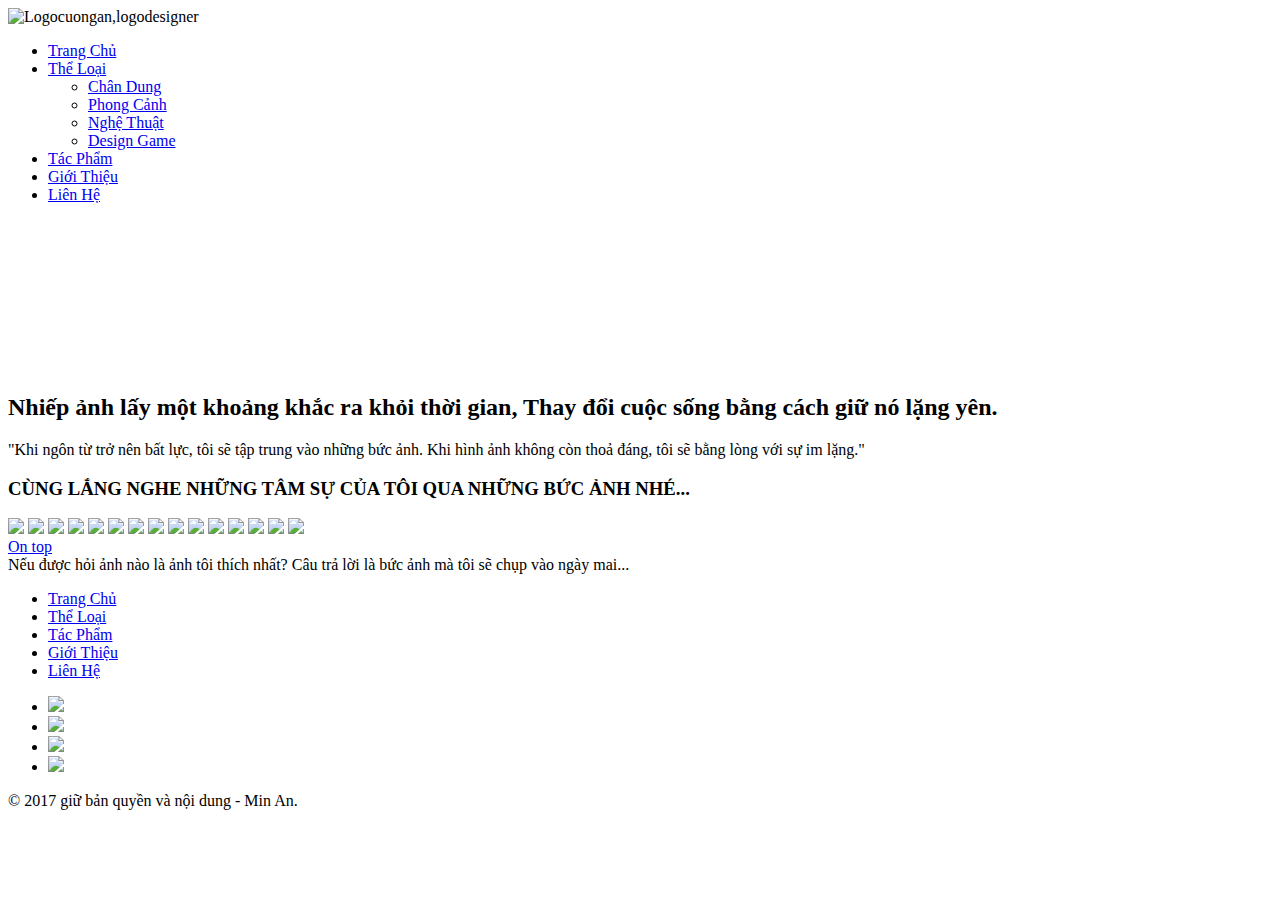
==== index.html @ e40c0449 "Add files via upload" ====
<!DOCTYPE html>
<html lang="en">

<head>
    <meta charset="UTF-8" />
    <title>Trang Chủ - Cường An Designer</title>
    <link rel="stylesheet" href="./css/reset.css">

    <link rel="stylesheet" href="./css/home.css">
    <link rel="stylesheet" href="./css/style.css">
    <link rel="stylesheet" href="./css/index.css">

</head>

<body id="home-page">
    <!-- HEADER -->
    <header>
        <div class="brands">
            <!-- Phần Logo -->
            <img src="./img/cuonganlogo2.svg" width="300" alt="Logocuongan,logodesigner">
            <!-- Phần Menu -->
            <nav>
                <ul>
                    <li><a href="index.html" class="active">Trang Chủ</a></li>
                    <li><a href="theloai.html">Thể Loại</a>
                        <ul>
                            <li><a href="chandung.html">Chân Dung</a></li>
                            <li><a href="phongcanh.html">Phong Cảnh</a></li>
                            <li><a href="nghethuat.html">Nghệ Thuật</a></li>
                            <li><a href="game.html">Design Game</a></li>
                        </ul>
                    </li>
                    <li><a href="tacpham.html">Tác Phẩm</a></li>
                    <li><a href="gioithieu.html">Giới Thiệu</a></li>
                    <li><a href="lienhe.html">Liên Hệ </a></li>
                </ul>
            </nav>
            <!-- Hết Menu -->
        </div>

    </header>
    <!-- END HEADER -->
    <!-- CONTENT -->
    <main>

        <div class="video loop">
            <video autoplay>
                <source src="./video/trailer.mp4" type="video/mp4">
                <source src="./video/trailer,ogg" type="video/ogg">
                
              </video>
        </div>

        <div class="content">
            <h2>Nhiếp ảnh lấy một khoảng khắc ra khỏi thời gian, Thay đổi cuộc sống bằng cách giữ nó lặng yên.</h2>
            <p class="danhngon">"Khi ngôn từ trở nên bất lực, tôi sẽ tập trung vào những bức ảnh. Khi hình ảnh không còn thoả đáng, tôi sẽ bằng lòng với sự im lặng."
            </p>
            <h3> CÙNG LẮNG NGHE NHỮNG TÂM SỰ CỦA TÔI QUA NHỮNG BỨC ẢNH NHÉ...</h3>
        </div>

        <div class="hinhanh">
            <a href="phongcanh.html"> <img src="./img/img1.png" width="600"></a>
            <a href="phongcanh.html"> <img src="./img/img2.jpg" width="600"></a>
            <a href="phongcanh.html"> <img src="./img/img3.jpg" width="600"></a>
            <a href="phongcanh.html"> <img src="./img/img4.jpg" width="600"></a>
            <a href="phongcanh.html"> <img src="./img/img5.jpg" width="600"></a>
            <a href="phongcanh.html"> <img src="./img/img6.jpg" width="600"></a>
            <a href="phongcanh.html"> <img src="./img/img7.jpg" width="600"></a>
            <a href="phongcanh.html"> <img src="./img/img8.jpg" width="600"></a>
            <a href="phongcanh.html"> <img src="./img/img21.jpg" width="600"></a>
            <a href="phongcanh.html"> <img src="./img/img22.jpg" width="600"></a>
            <a href="phongcanh.html"> <img src="./img/img15.jpg" width="600"></a>
            <a href="chandung.html"> <img src="./img/img27.jpg" width="600"></a>
            <a href="chandung.html"> <img src="./img/img14.jpg" width="600"></a>
            <a href="chandung.html"> <img src="./img/img31.png" width="600"></a>
            <a href="phongcanh.html"> <img src="./img/img20.jpg" width="600"></a>
        </div>
        <div class="ontop">
            <a href="./index.html"> On top </a>
        </div>
    </main>
    <!-- END CONTENT -->
    <!-- FOOTER -->
    <footer>
        <div class="clearfix">
            <div class="slogan">Nếu được hỏi ảnh nào là ảnh tôi thích nhất? Câu trả lời là bức ảnh mà tôi sẽ chụp vào ngày mai...</div>

            <div class="rightmenu">
                <nav class="link">
                    <ul>
                        <li><a href="index.html" class="active">Trang Chủ</a></li>
                        <li><a href="theloai.html">Thể Loại</a></li>
                        <li><a href="tacpham.html">Tác Phẩm</a></li>
                        <li><a href="gioithieu.html">Giới Thiệu</a></li>
                        <li><a href="lienhe.html">Liên Hệ</a></li>
                    </ul>
                </nav>
                <nav class="social">
                    <ul>
                        <li>
                            <a href="https://www.facebook.com/Minan1398"><img src="./img/fb.svg" width="50"></a>
                        </li>
                        <li>
                            <a href="https://www.youtube.com/channel/UCJ3JrV2g0ePNI617-6rcT0g?view_as=subscriber"><img src="./img/yt.svg" width="50"></a>
                        </li>
                        <li>
                            <a href="https://www.facebook.com/Minan1398"><img src="./img/ph.svg" width="50"></a>
                        </li>
                        <li>
                            <a href="https://www.instagram.com/minan1398/"><img src="./img/ig.svg" width="50"></a>
                        </li>

                    </ul>
                </nav>
            </div>
        </div>
        <div class="copyright">© 2017 giữ bản quyền và nội dung - Min An.</div>


    </footer>
    <!-- END FOOTER -->
</body>

</html>
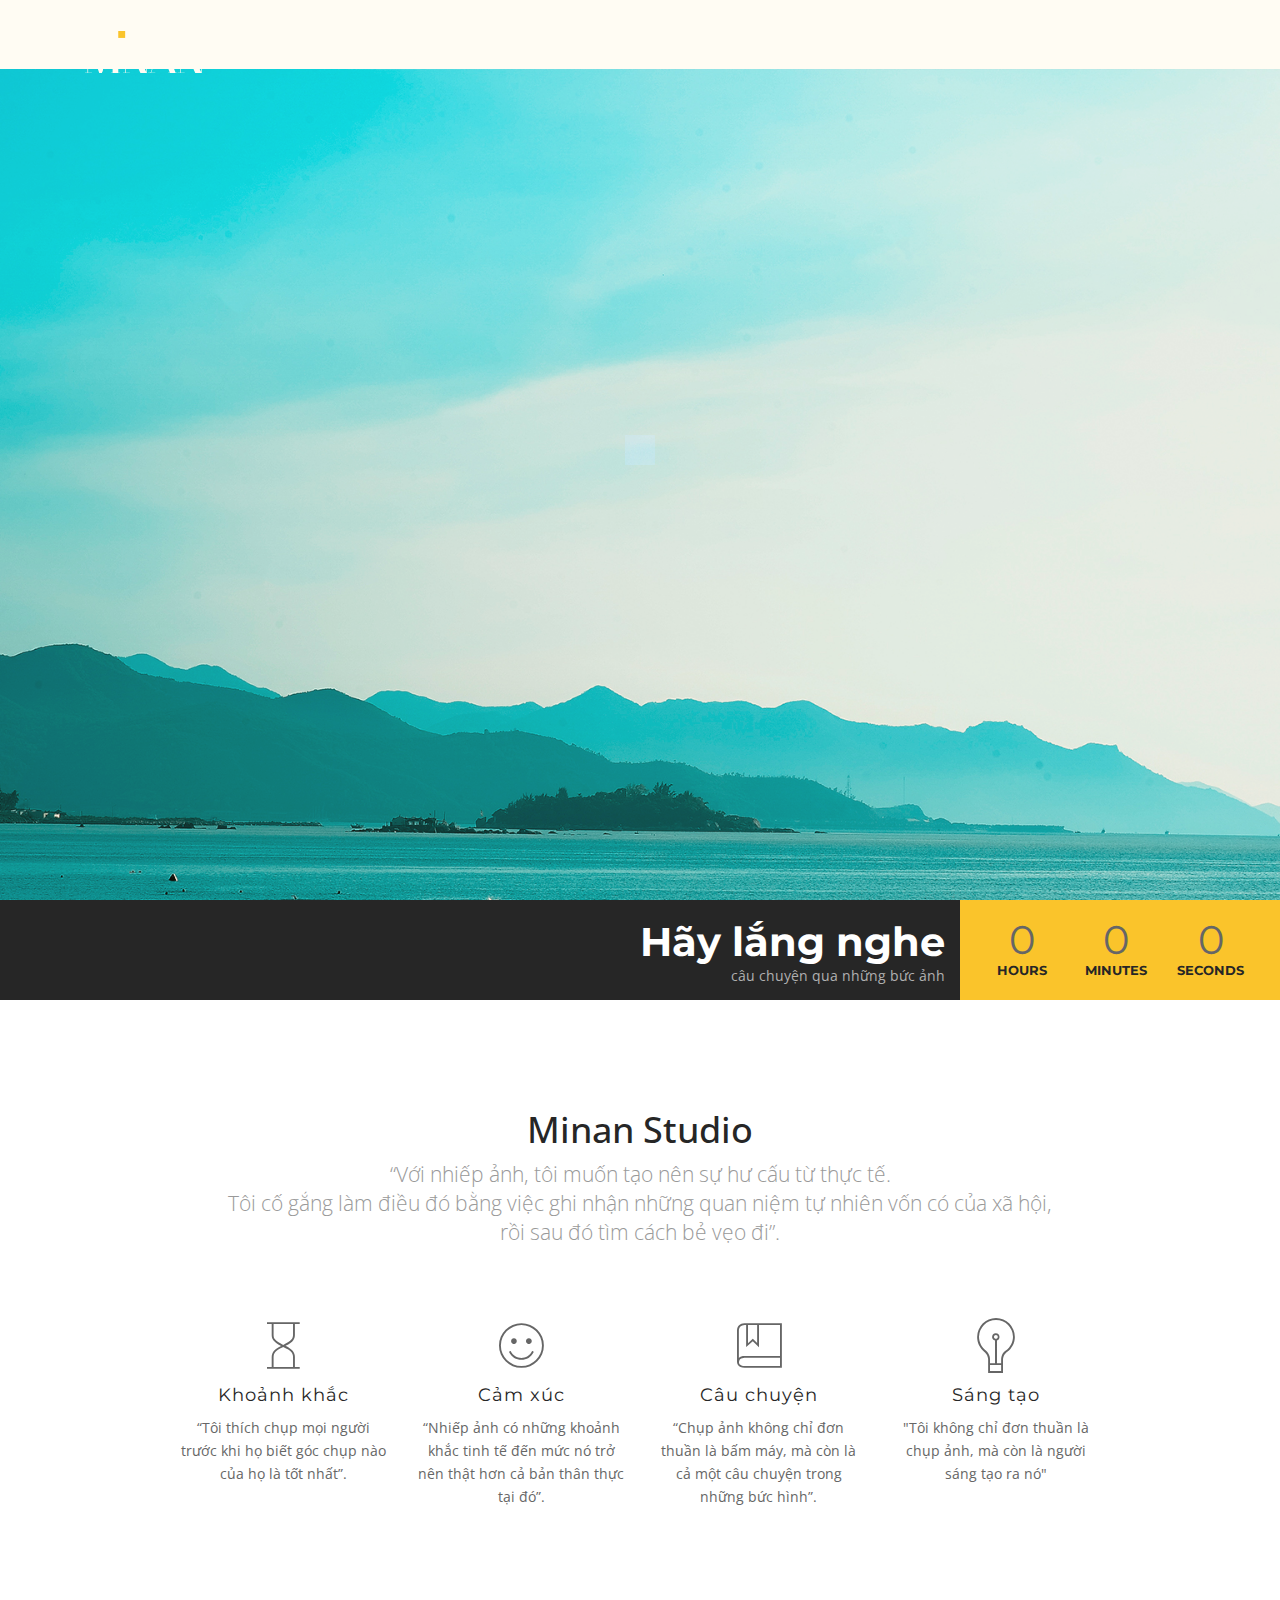
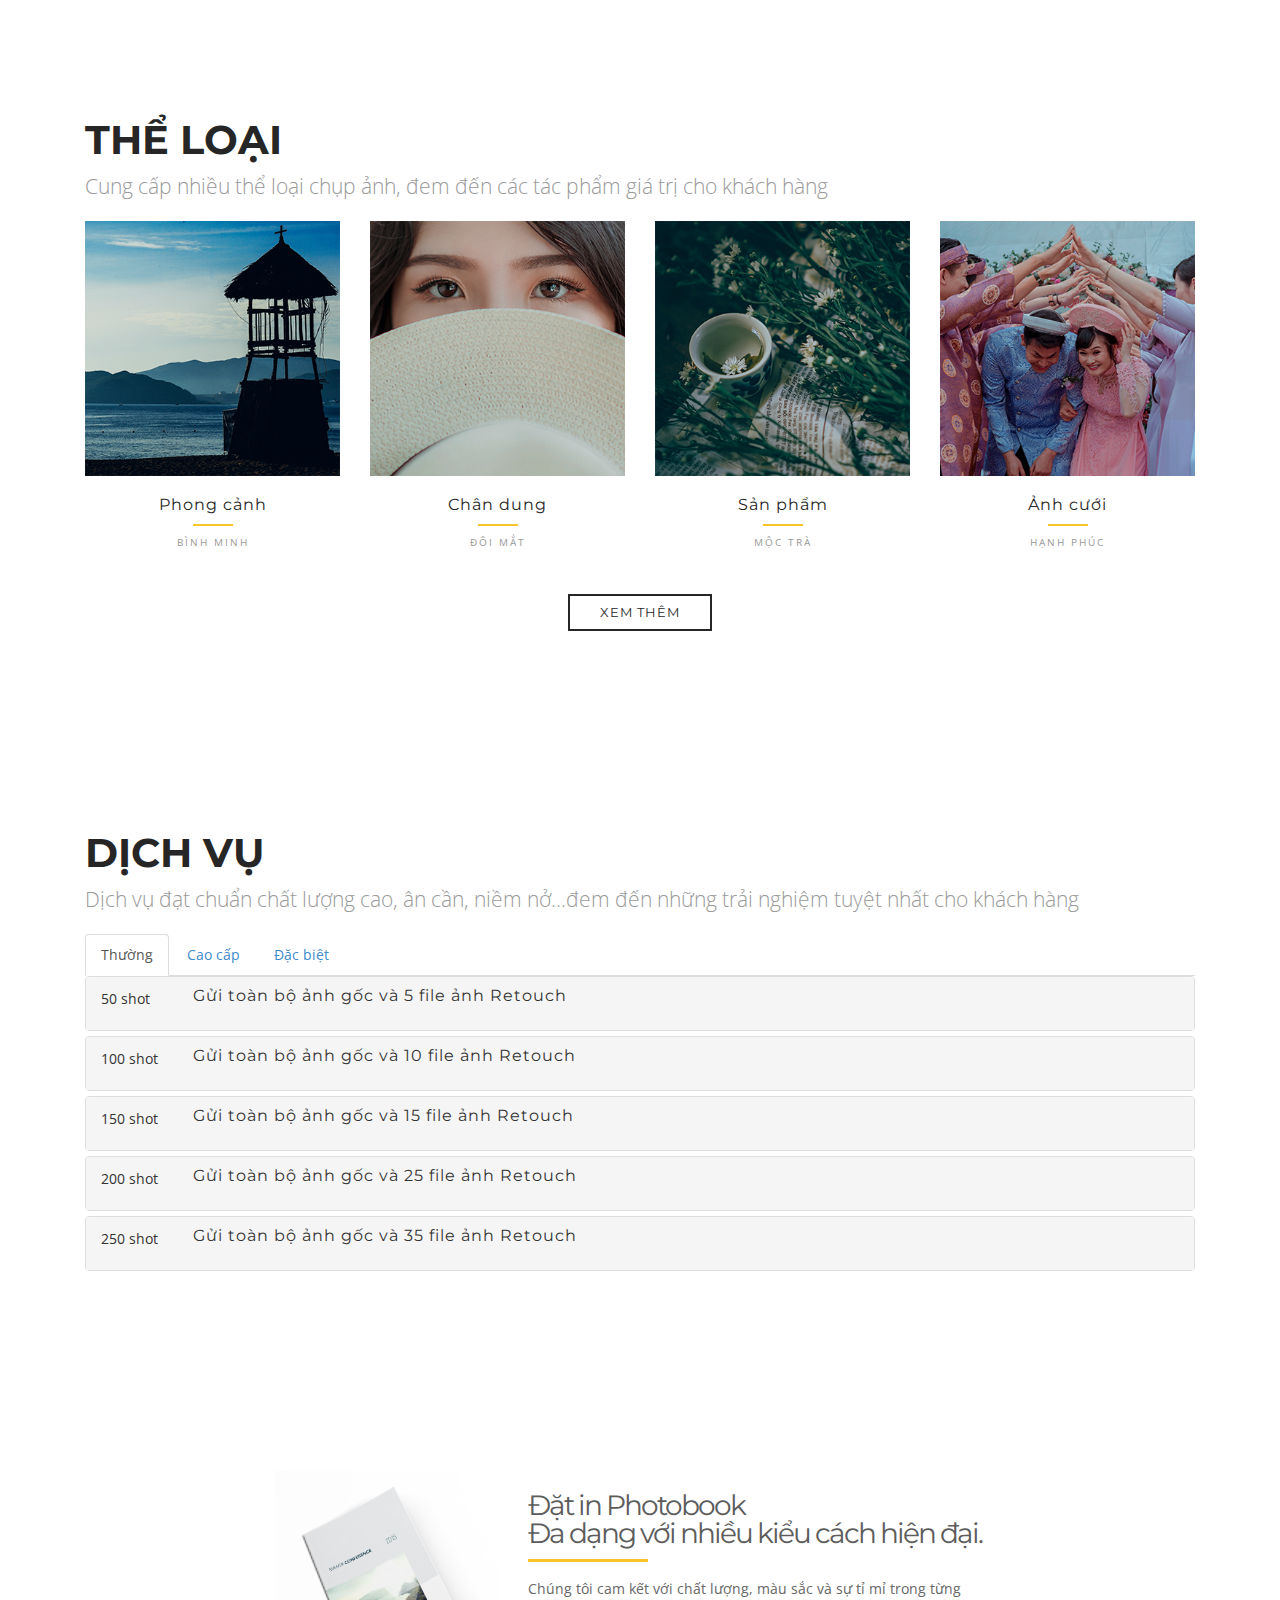
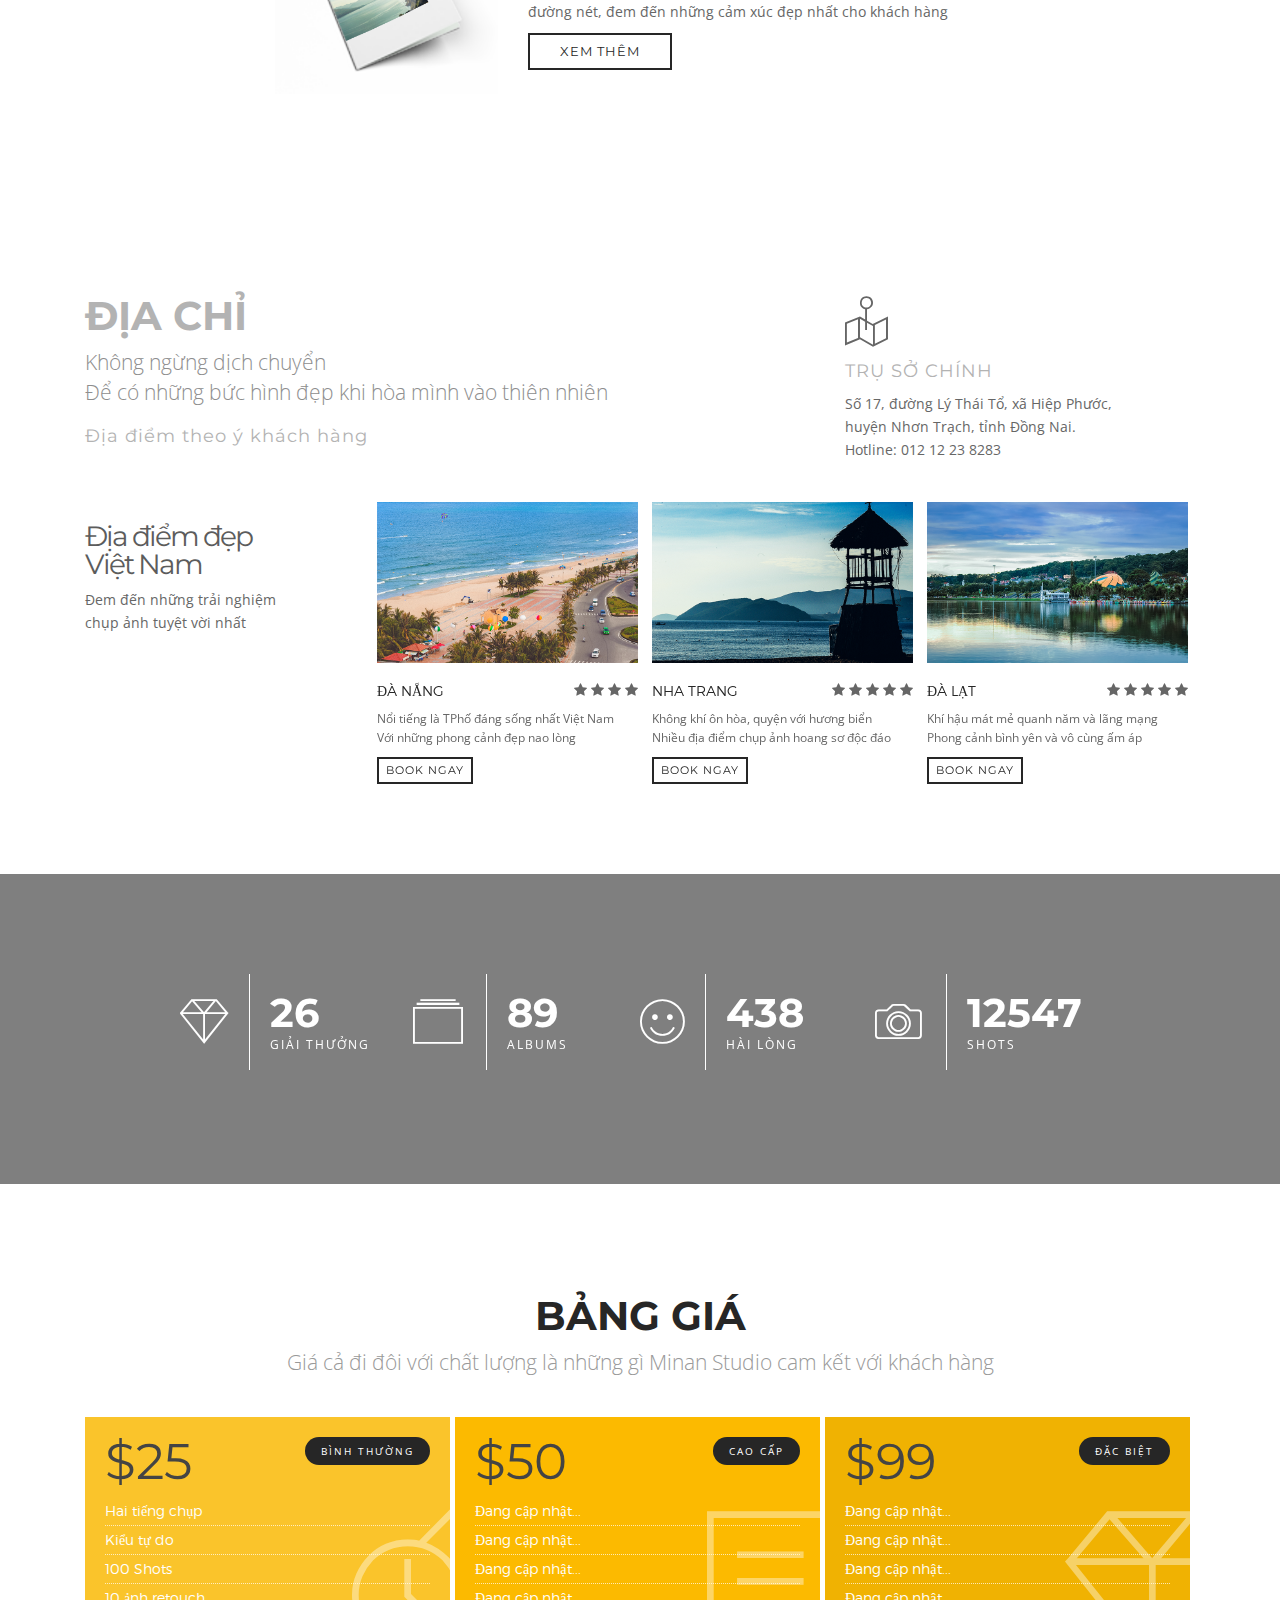
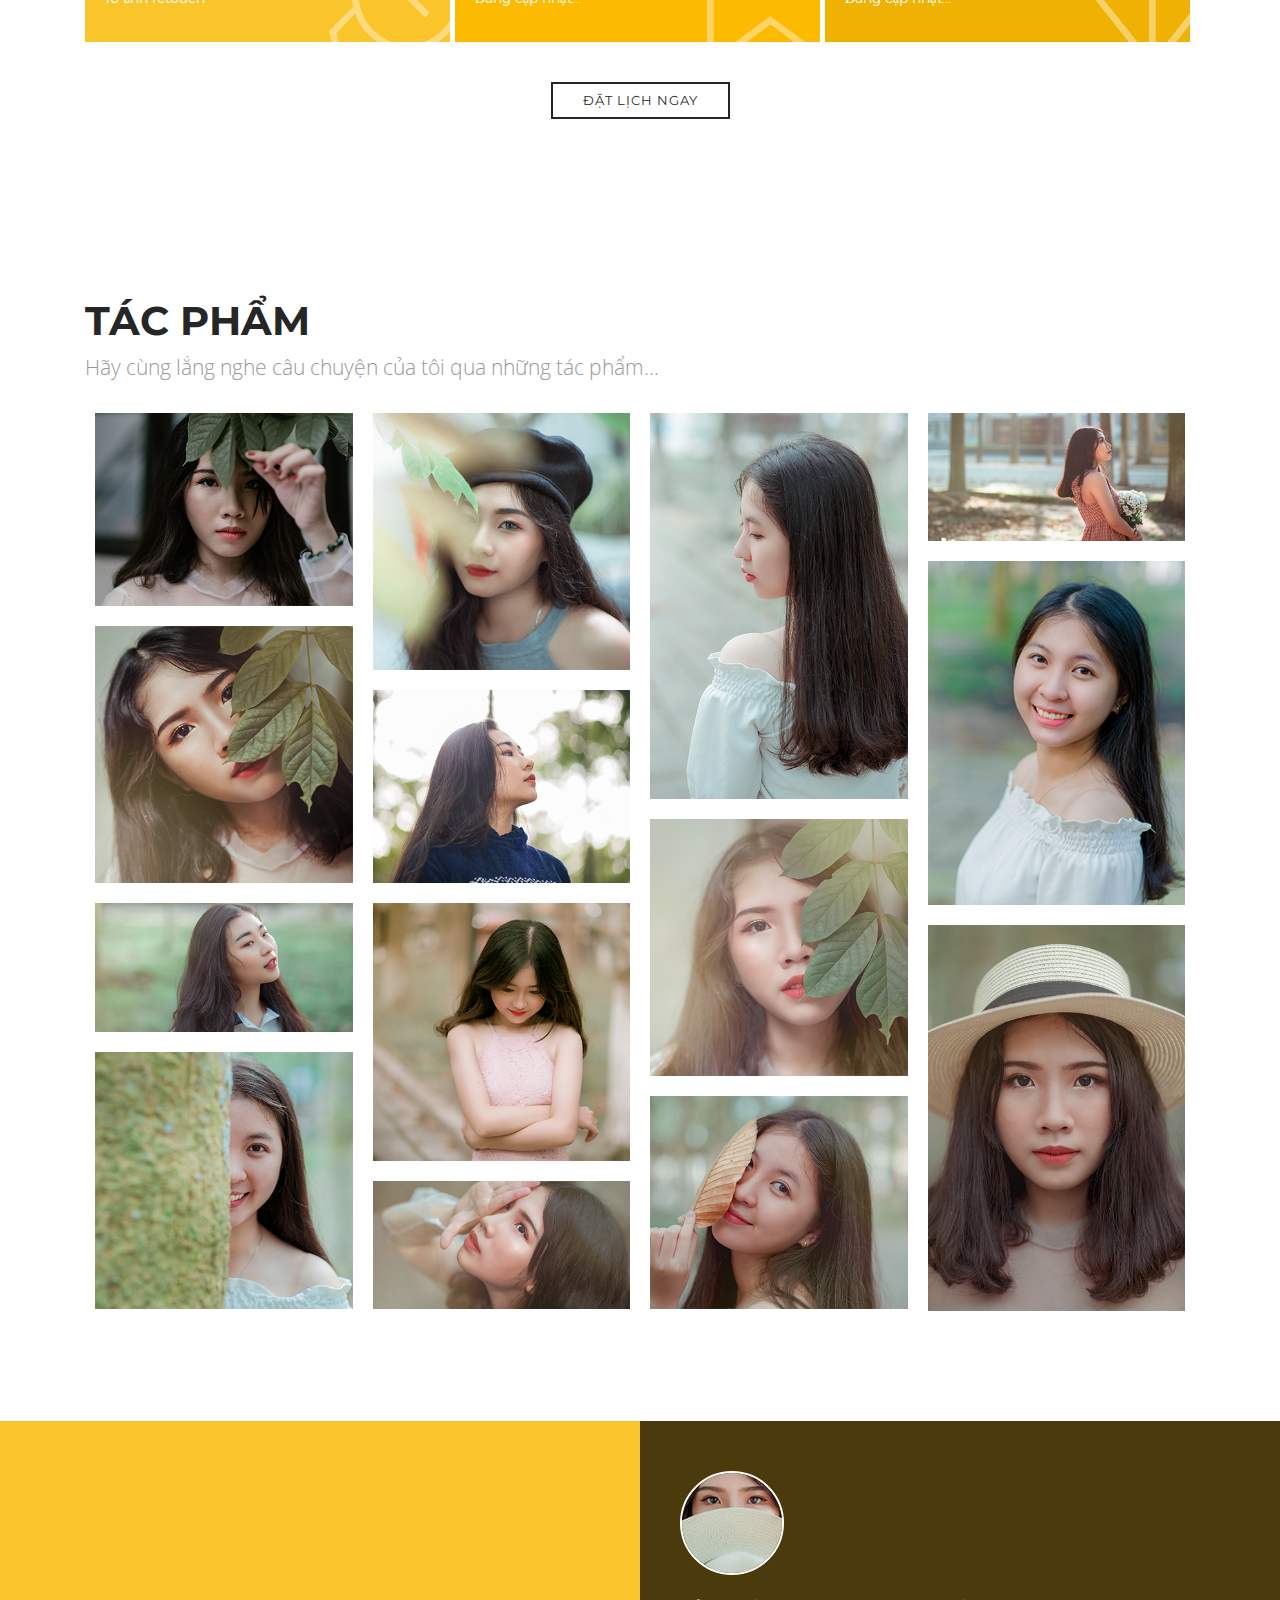
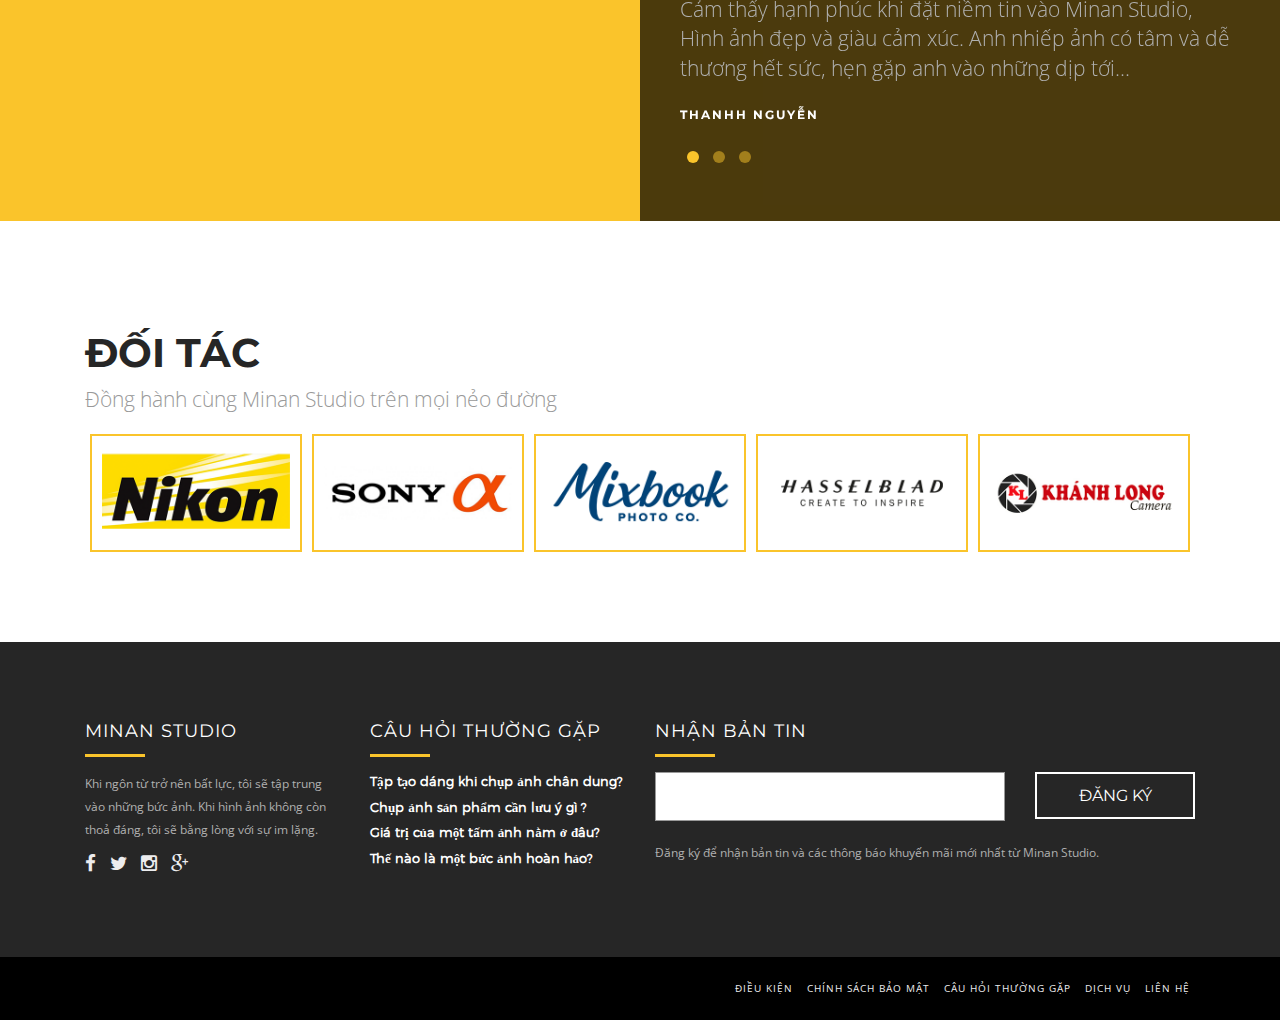
==== commit 74748846: "new_site" ====
--- a/index.html
+++ b/index.html
@@ -1,124 +1,1840 @@
-<!DOCTYPE html>
-<html lang="en">
-
-<head>
-    <meta charset="UTF-8" />
-    <title>Trang Chủ - Cường An Designer</title>
-    <link rel="stylesheet" href="./css/reset.css">
-
-    <link rel="stylesheet" href="./css/home.css">
-    <link rel="stylesheet" href="./css/style.css">
-    <link rel="stylesheet" href="./css/index.css">
-
-</head>
-
-<body id="home-page">
-    <!-- HEADER -->
-    <header>
-        <div class="brands">
-            <!-- Phần Logo -->
-            <img src="./img/cuonganlogo2.svg" width="300" alt="Logocuongan,logodesigner">
-            <!-- Phần Menu -->
-            <nav>
-                <ul>
-                    <li><a href="index.html" class="active">Trang Chủ</a></li>
-                    <li><a href="theloai.html">Thể Loại</a>
-                        <ul>
-                            <li><a href="chandung.html">Chân Dung</a></li>
-                            <li><a href="phongcanh.html">Phong Cảnh</a></li>
-                            <li><a href="nghethuat.html">Nghệ Thuật</a></li>
-                            <li><a href="game.html">Design Game</a></li>
-                        </ul>
-                    </li>
-                    <li><a href="tacpham.html">Tác Phẩm</a></li>
-                    <li><a href="gioithieu.html">Giới Thiệu</a></li>
-                    <li><a href="lienhe.html">Liên Hệ </a></li>
-                </ul>
-            </nav>
-            <!-- Hết Menu -->
-        </div>
-
-    </header>
-    <!-- END HEADER -->
-    <!-- CONTENT -->
-    <main>
-
-        <div class="video loop">
-            <video autoplay>
-                <source src="./video/trailer.mp4" type="video/mp4">
-                <source src="./video/trailer,ogg" type="video/ogg">
-                
-              </video>
-        </div>
-
-        <div class="content">
-            <h2>Nhiếp ảnh lấy một khoảng khắc ra khỏi thời gian, Thay đổi cuộc sống bằng cách giữ nó lặng yên.</h2>
-            <p class="danhngon">"Khi ngôn từ trở nên bất lực, tôi sẽ tập trung vào những bức ảnh. Khi hình ảnh không còn thoả đáng, tôi sẽ bằng lòng với sự im lặng."
-            </p>
-            <h3> CÙNG LẮNG NGHE NHỮNG TÂM SỰ CỦA TÔI QUA NHỮNG BỨC ẢNH NHÉ...</h3>
-        </div>
-
-        <div class="hinhanh">
-            <a href="phongcanh.html"> <img src="./img/img1.png" width="600"></a>
-            <a href="phongcanh.html"> <img src="./img/img2.jpg" width="600"></a>
-            <a href="phongcanh.html"> <img src="./img/img3.jpg" width="600"></a>
-            <a href="phongcanh.html"> <img src="./img/img4.jpg" width="600"></a>
-            <a href="phongcanh.html"> <img src="./img/img5.jpg" width="600"></a>
-            <a href="phongcanh.html"> <img src="./img/img6.jpg" width="600"></a>
-            <a href="phongcanh.html"> <img src="./img/img7.jpg" width="600"></a>
-            <a href="phongcanh.html"> <img src="./img/img8.jpg" width="600"></a>
-            <a href="phongcanh.html"> <img src="./img/img21.jpg" width="600"></a>
-            <a href="phongcanh.html"> <img src="./img/img22.jpg" width="600"></a>
-            <a href="phongcanh.html"> <img src="./img/img15.jpg" width="600"></a>
-            <a href="chandung.html"> <img src="./img/img27.jpg" width="600"></a>
-            <a href="chandung.html"> <img src="./img/img14.jpg" width="600"></a>
-            <a href="chandung.html"> <img src="./img/img31.png" width="600"></a>
-            <a href="phongcanh.html"> <img src="./img/img20.jpg" width="600"></a>
-        </div>
-        <div class="ontop">
-            <a href="./index.html"> On top </a>
-        </div>
-    </main>
-    <!-- END CONTENT -->
-    <!-- FOOTER -->
-    <footer>
-        <div class="clearfix">
-            <div class="slogan">Nếu được hỏi ảnh nào là ảnh tôi thích nhất? Câu trả lời là bức ảnh mà tôi sẽ chụp vào ngày mai...</div>
-
-            <div class="rightmenu">
-                <nav class="link">
-                    <ul>
-                        <li><a href="index.html" class="active">Trang Chủ</a></li>
-                        <li><a href="theloai.html">Thể Loại</a></li>
-                        <li><a href="tacpham.html">Tác Phẩm</a></li>
-                        <li><a href="gioithieu.html">Giới Thiệu</a></li>
-                        <li><a href="lienhe.html">Liên Hệ</a></li>
-                    </ul>
-                </nav>
-                <nav class="social">
-                    <ul>
-                        <li>
-                            <a href="https://www.facebook.com/Minan1398"><img src="./img/fb.svg" width="50"></a>
-                        </li>
-                        <li>
-                            <a href="https://www.youtube.com/channel/UCJ3JrV2g0ePNI617-6rcT0g?view_as=subscriber"><img src="./img/yt.svg" width="50"></a>
-                        </li>
-                        <li>
-                            <a href="https://www.facebook.com/Minan1398"><img src="./img/ph.svg" width="50"></a>
-                        </li>
-                        <li>
-                            <a href="https://www.instagram.com/minan1398/"><img src="./img/ig.svg" width="50"></a>
-                        </li>
-
-                    </ul>
-                </nav>
-            </div>
-        </div>
-        <div class="copyright">© 2017 giữ bản quyền và nội dung - Min An.</div>
-
-
-    </footer>
-    <!-- END FOOTER -->
-</body>
-
+<!DOCTYPE html>
+<!--[if lt IE 7]>      <html class="no-js lt-ie9 lt-ie8 lt-ie7"> <![endif]-->
+<!--[if IE 7]>         <html class="no-js lt-ie9 lt-ie8"> <![endif]-->
+<!--[if IE 8]>         <html class="no-js lt-ie9"> <![endif]-->
+<!--[if gt IE 8]><!-->
+<html class="no-js">
+<!--<![endif]-->
+
+<head>
+
+    <title>Minan Studio</title>
+
+    <meta charset="utf-8">
+    <meta http-equiv="X-UA-Compatible" content="IE=edge">
+    <meta name="description" content="Minan Studio">
+    <meta name="author" content="themecube">
+
+    <!-- viewport settings -->
+    <meta name="viewport" content="width=device-width, initial-scale=1.0, maximum-scale=1.0, user-scalable=no" />
+
+
+    <!-- CSS -->
+    <link rel="stylesheet" href="css/bootstrap.css">
+
+    <link rel="stylesheet" href="css/pe-icon-7-stroke.css">
+    <link rel="stylesheet" href="css/helper.css">
+    <link rel="stylesheet" href="css/animate.min.css">
+    <link rel="stylesheet" href="css/font-awesome.css">
+    <link rel="stylesheet" href="css/font.css">
+    <link rel="stylesheet" href="css/salvattore.css">
+    <link rel="stylesheet" href="css/jquery.countdown.css">
+    <link rel="stylesheet" href="css/magnific-popup.css">
+    <link rel="stylesheet" href="css/jquery.mCustomScrollbar.css">
+    <link rel="stylesheet" href="css/owl.carousel.css">
+    <link rel="stylesheet" href="css/owl.theme.css">
+    <link rel="stylesheet" href="css/owl.transitions.css">
+    <link rel="stylesheet" href="css/revolution.css">
+    <link rel="stylesheet" href="css/revolution-extralayers.css">
+
+    <link rel="stylesheet" href="css/main.css">
+
+
+    <!-- Font -->
+    <link href='http://fonts.googleapis.com/css?family=Open+Sans:400,300' rel='stylesheet' type='text/css'>
+    <link href="https://fonts.googleapis.com/css?family=Montserrat:100,100i,200,200i,300,300i,400,400i,500,500i,600,600i,700,700i,800,800i,900,900i|Pacifico|Playfair+Display:400,400i,700,700i,900,900i|Sacramento&amp;subset=cyrillic,cyrillic-ext,latin-ext,vietnamese"
+        rel="stylesheet">
+    <!-- Favicon -->
+    <link rel="shortcut icon" href="img/favicon.ico">
+
+
+</head>
+
+<body>
+
+    <!-- PRELOADING -->
+    <div id="preload">
+        <div class="preload">
+            <div class="spinner"></div>
+        </div>
+    </div>
+
+    <!-- NAVIGATION -->
+    <nav id="nav-primary" class="navbar navbar-custom" role="navigation">
+        <div class="container">
+
+            <div class="navbar-header">
+                <button type="button" class="navbar-toggle" data-toggle="collapse" data-target="#nav">
+                <span class="sr-only">Toggle navigation</span>
+                <span class="icon-bar"></span>
+                <span class="icon-bar"></span>
+                <span class="icon-bar"></span>
+              </button>
+                <a href="index.html"><img src="./img/logo_minan.svg" width="120px" alt="logo"></a>
+            </div>
+
+            <div class="collapse navbar-collapse" id="nav">
+                <ul class="nav navbar-nav navbar-right uppercase">
+                    <li><a data-toggle="elementscroll" href="#home">Trang chủ</a></li>
+                    <li><a data-toggle="elementscroll" href="#style">Thể loại</a></li>
+                    <li><a data-toggle="elementscroll" href="#service">Dịch vụ</a></li>
+                    <li><a data-toggle="elementscroll" href="#address">Địa chỉ</a></li>
+                    <li><a data-toggle="elementscroll" href="#pricelist">Bảng giá</a></li>
+                    <li><a data-toggle="elementscroll" href="#gallery">Tác phẩm</a></li>
+                    <li><a data-toggle="elementscroll" href="#partner">Đối tác</a></li>
+                    <li><a data-toggle="elementscroll" href="#contact">Liên hệ</a></li>
+                </ul>
+            </div>
+        </div>
+    </nav>
+
+    <!-- FULLSCREEN SLIDER -->
+    <div class="tp-banner-container">
+        <div class="tp-banner">
+            <ul>
+                <!-- SLIDE 1 -->
+                <li data-transition="slidevertical" data-slotamount="1" data-masterspeed="1000" data-thumb="img/slide_thumb_1.jpg" data-saveperformance="off" data-title="Slide">
+                    <!-- MAIN IMAGE -->
+                    <img src="img/slide1.jpg" alt="fullslide1" data-bgposition="center top" data-bgfit="cover" data-bgrepeat="no-repeat">
+                    <!-- LAYERS -->
+
+                    <!-- LAYER NR. 1 -->
+                    <div class="tp-caption light_heavy_70_shadowed lfb ltt tp-resizeme" data-x="center" data-hoffset="250" data-y="center" data-voffset="-70" data-speed="600" data-start="800" data-easing="Power4.easeOut" data-splitin="none" data-splitout="none" data-elementdelay="0.01"
+                        data-endelementdelay="0.1" data-endspeed="500" data-endeasing="Power4.easeIn" style="z-index: 2; max-width: auto; max-height: auto; white-space: nowrap;">NGÀY MAI
+                    </div>
+
+                    <!-- LAYER NR. 2 -->
+                    <div class="tp-caption light_medium_30_shadowed lfb ltt tp-resizeme" data-x="center" data-hoffset="205" data-y="center" data-voffset="-10" data-speed="600" data-start="900" data-easing="Power4.easeOut" data-splitin="none" data-splitout="none" data-elementdelay="0.01"
+                        data-endelementdelay="0.1" data-endspeed="500" data-endeasing="Power4.easeIn" style="z-index: 3; max-width: auto; max-height: auto; white-space: nowrap; margin-bottom: 10px">"Bức ảnh đẹp nhất, sẽ là bức ảnh chụp vào ngày mai"
+                    </div>
+
+
+                </li>
+
+                <!-- SLIDE 2 -->
+                <li data-transition="slidevertical" data-slotamount="1" data-masterspeed="1000" data-thumb="img/slide_thumb_2.jpg" data-saveperformance="off" data-title="Slide">
+                    <!-- MAIN IMAGE -->
+                    <img src="img/slide2.jpg" alt="fullslide2" data-bgposition="center top" data-bgfit="cover" data-bgrepeat="no-repeat">
+                    <!-- LAYERS -->
+
+                    <!-- LAYER NR. 1 -->
+                    <div class="tp-caption light_heavy_70_shadowed lfb ltt tp-resizeme" data-x="center" data-hoffset="270" data-y="center" data-voffset="-70" data-speed="600" data-start="800" data-easing="Power4.easeOut" data-splitin="none" data-splitout="none" data-elementdelay="0.01"
+                        data-endelementdelay="0.1" data-endspeed="500" data-endeasing="Power4.easeIn" style="z-index: 2; max-width: auto; max-height: auto; white-space: nowrap;">NHIẾP ẢNH
+                    </div>
+
+                    <!-- LAYER NR. 2 -->
+                    <div class="tp-caption light_medium_30_shadowed lfb ltt tp-resizeme" data-x="center" data-hoffset="230" data-y="center" data-voffset="0" data-speed="600" data-start="900" data-easing="Power4.easeOut" data-splitin="none" data-splitout="none" data-elementdelay="0.01"
+                        data-endelementdelay="0.1" data-endspeed="500" data-endeasing="Power4.easeIn" style="z-index: 3; max-width: auto; max-height: auto; white-space: nowrap;">"Lấy một khoảnh khắc ra khỏi thời gian, thay <br> đổi cuộc sống bằng cách giữ nó lặng im."
+                    </div>
+
+
+                </li>
+
+                <!-- SLIDE 3 -->
+                <li data-transition="slidevertical" data-slotamount="1" data-masterspeed="1000" data-thumb="img/slide_thumb_3.jpg" data-saveperformance="off" data-title="Slide">
+                    <!-- MAIN IMAGE -->
+                    <img src="img/slide3.jpg" alt="fullslide6" data-bgposition="center top" data-bgfit="cover" data-bgrepeat="no-repeat">
+                    <!-- LAYERS -->
+
+                    <!-- LAYER NR. 1 -->
+                    <div class="tp-caption light_heavy_70_shadowed lfb ltt tp-resizeme" data-x="center" data-hoffset="215" data-y="center" data-voffset="-70" data-speed="600" data-start="800" data-easing="Power4.easeOut" data-splitin="none" data-splitout="none" data-elementdelay="0.01"
+                        data-endelementdelay="0.1" data-endspeed="500" data-endeasing="Power4.easeIn" style="z-index: 2; max-width: auto; max-height: auto; white-space: nowrap;">KHOẢNH KHẮC
+                    </div>
+
+                    <!-- LAYER NR. 2 -->
+                    <div class="tp-caption light_medium_30_shadowed lfb ltt tp-resizeme" data-x="center" data-hoffset="290" data-y="center" data-voffset="40" data-speed="600" data-start="900" data-easing="Power4.easeOut" data-splitin="none" data-splitout="none" data-elementdelay="0.01"
+                        data-endelementdelay="0.1" data-endspeed="500" data-endeasing="Power4.easeIn" style="z-index: 3; max-width: auto; max-height: auto; white-space: nowrap;">"Nhiếp ảnh chỉ có thể tái hiện hiện thực. Nhưng ngay khi<br> được chụp, hiện thực đó sẽ trở thành một phần của quá khứ."
+                    </div>
+
+
+                </li>
+
+                <!-- SLIDE 4 -->
+                <li data-transition="slidevertical" data-slotamount="1" data-masterspeed="1000" data-thumb="img/slide_thumb_4.jpg" data-saveperformance="off" data-title="Slide">
+                    <!-- MAIN IMAGE -->
+                    <img src="img/slide4.jpg" alt="fullslide7" data-bgposition="center top" data-bgfit="cover" data-bgrepeat="no-repeat">
+                    <!-- LAYERS -->
+
+                    <!-- LAYER NR. 1 -->
+                    <div class="tp-caption light_heavy_70_shadowed lfb ltt tp-resizeme" data-x="center" data-hoffset="270" data-y="center" data-voffset="-70" data-speed="600" data-start="800" data-easing="Power4.easeOut" data-splitin="none" data-splitout="none" data-elementdelay="0.01"
+                        data-endelementdelay="0.1" data-endspeed="500" data-endeasing="Power4.easeIn" style="z-index: 2; max-width: auto; max-height: auto; white-space: nowrap;">CẢM NHẬN
+                    </div>
+
+                    <!-- LAYER NR. 2 -->
+                    <div class="tp-caption light_medium_30_shadowed lfb ltt tp-resizeme" data-x="center" data-hoffset="220" data-y="center" data-voffset="0" data-speed="600" data-start="900" data-easing="Power4.easeOut" data-splitin="none" data-splitout="none" data-elementdelay="0.01"
+                        data-endelementdelay="0.1" data-endspeed="500" data-endeasing="Power4.easeIn" style="z-index: 3; max-width: auto; max-height: auto; white-space: nowrap;">“Con mắt phải học cách lắng nghe<br/> trước khi nhìn”.
+                    </div>
+
+                </li>
+
+            </ul>
+            <div class="tp-bannertimer"></div>
+        </div>
+    </div>
+
+    <!-- HIGHLIGHT -->
+    <section id="highlight">
+        <div class="container-fluid">
+            <div class="row">
+
+                <div id="left" class="left col-lg-9 col-md-8 text-right">
+                    <h2>Hãy lắng nghe</h2>
+                    <p>câu chuyện qua những bức ảnh
+                </div>
+
+                <div id="right" class="col-lg-3 col-md-4 text-left">
+                    <div id="countdown"></div>
+                </div>
+
+            </div>
+        </div>
+    </section>
+
+    <!-- INFO -->
+    <section id="home">
+        <div class="container">
+            <div class="row">
+
+                <div class="col-lg-12 text-center">
+                    <h1>Minan Studio</h1>
+                    <p class="lead">“Với nhiếp ảnh, tôi muốn tạo nên sự hư cấu từ thực tế.<br>Tôi cố gắng làm điều đó bằng việc ghi nhận những quan niệm tự nhiên vốn có của xã hội,<br>rồi sau đó tìm cách bẻ vẹo đi”.</p>
+                </div>
+
+                <div class="col-lg-10 col-lg-offset-1 col-md-12 text-center">
+                    <div class="row">
+
+                        <div class="feature col-lg-3 col-md-3 col-sm-3">
+                            <i class="pe-4x pe-7s-hourglass"></i>
+                            <h4>Khoảnh khắc</h4>
+                            <p>“Tôi thích chụp mọi người trước khi họ biết góc chụp nào của họ là tốt nhất”.</p>
+                        </div>
+
+                        <div class="feature col-lg-3 col-md-3 col-sm-3">
+                            <i class="pe-4x pe-7s-smile"></i>
+                            <h4>Cảm xúc</h4>
+                            <p>“Nhiếp ảnh có những khoảnh khắc tinh tế đến mức nó trở nên thật hơn cả bản thân thực tại đó”.</p>
+                        </div>
+
+                        <div class="feature col-lg-3 col-md-3 col-sm-3">
+                            <i class="pe-4x pe-7s-notebook"></i>
+                            <h4>Câu chuyện</h4>
+                            <p>“Chụp ảnh không chỉ đơn thuần là bấm máy, mà còn là cả một câu chuyện trong những bức hình”.</p>
+                        </div>
+                        <div class="feature col-lg-3 col-md-3 col-sm-3">
+                            <i class="pe-4x pe-7s-light"></i>
+                            <h4>Sáng tạo</h4>
+                            <p>"Tôi không chỉ đơn thuần là chụp ảnh, mà còn là người sáng tạo ra nó"</p>
+                        </div>
+                    </div>
+                </div>
+
+            </div>
+        </div>
+    </section>
+
+    <!-- STYLE -->
+    <section id="style">
+        <div class="container">
+            <div class="row">
+
+                <div class="col-lg-12">
+                    <h2 class="uppercase">Thể loại</h2>
+                    <p class="lead">Cung cấp nhiều thể loại chụp ảnh, đem đến các tác phẩm giá trị cho khách hàng</p>
+                </div>
+
+                <ul id="list-speaker" class="list-unstyled">
+
+                    <!-- STYLE 1 -->
+                    <li class="col-lg-3 col-md-3 col-sm-4">
+                        <div class="speaker">
+                            <figure class="effect-ming">
+                                <img class="img-responsive" src="img/speaker1.png" alt="" />
+                                <figcaption>
+                                    <span><a class="html-popup" href="speaker-detail.html"><img class="img-responsive" src="img/plus.png" alt=""></a></span>
+                                </figcaption>
+                            </figure>
+
+                            <div class="caption text-center">
+                                <h4>Phong cảnh</h4>
+                                <p class="company">Bình minh</p>
+                            </div>
+                        </div>
+                    </li>
+
+                    <!-- STYLE2 -->
+                    <li class="col-lg-3 col-md-3 col-sm-4">
+                        <div class="speaker">
+                            <figure class="effect-ming">
+                                <img class="img-responsive" src="img/speaker2.png" alt="" />
+                                <figcaption>
+                                    <span><a class="html-popup" href="speaker-detail.html"><img class="img-responsive" src="img/plus.png" alt=""></a></span>
+                                </figcaption>
+                            </figure>
+
+                            <div class="caption text-center">
+                                <h4>Chân dung</h4>
+                                <p class="company">Đôi mắt</p>
+                            </div>
+                        </div>
+                    </li>
+
+                    <!-- STYLE 3 -->
+                    <li class="col-lg-3 col-md-3 col-sm-4">
+                        <div class="speaker">
+                            <figure class="effect-ming">
+                                <img class="img-responsive" src="img/speaker3.png" alt="" />
+                                <figcaption>
+                                    <span><a class="html-popup" href="speaker-detail.html"><img class="img-responsive" src="img/plus.png" alt=""></a></span>
+                                </figcaption>
+                            </figure>
+
+                            <div class="caption text-center">
+                                <h4>Sản phẩm</h4>
+                                <p class="company">Mộc trà</p>
+                            </div>
+                        </div>
+                    </li>
+
+                    <!-- STYLE 4 -->
+                    <li class="col-lg-3 col-md-3 col-sm-4">
+                        <div class="speaker">
+                            <figure class="effect-ming">
+                                <img class="img-responsive" src="img/speaker4.png" alt="" />
+                                <figcaption>
+                                    <span><a class="html-popup" href="speaker-detail.html"><img class="img-responsive" src="img/plus.png" alt=""></a></span>
+                                </figcaption>
+                            </figure>
+
+                            <div class="caption text-center">
+                                <h4>Ảnh cưới</h4>
+                                <p class="company">Hạnh phúc</p>
+                            </div>
+                        </div>
+                    </li>
+
+                    <!-- STYLE 5 -->
+                    <li class="col-lg-3 col-md-3 col-sm-4">
+                        <div class="speaker">
+                            <figure class="effect-ming">
+                                <img class="img-responsive" src="img/speaker5.png" alt="" />
+                                <figcaption>
+                                    <span><a class="html-popup" href="speaker-detail.html"><img class="img-responsive" src="img/plus.png" alt=""></a></span>
+                                </figcaption>
+                            </figure>
+
+                            <div class="caption text-center">
+                                <h4>Thời trang</h4>
+                                <p class="company">Min An</p>
+                            </div>
+                        </div>
+                    </li>
+
+                    <!-- STYLE 6 -->
+                    <li class="col-lg-3 col-md-3 col-sm-4">
+                        <div class="speaker">
+                            <figure class="effect-ming">
+                                <img class="img-responsive" src="img/speaker6.png" alt="" />
+                                <figcaption>
+                                    <span><a class="html-popup" href="speaker-detail.html"><img class="img-responsive" src="img/plus.png" alt=""></a></span>
+                                </figcaption>
+                            </figure>
+
+                            <div class="caption text-center">
+                                <h4>Nghệ thuật</h4>
+                                <p class="company">Min An</p>
+                            </div>
+                        </div>
+                    </li>
+
+                    <!-- STYLE 7 -->
+                    <li class="col-lg-3 col-md-3 col-sm-4">
+                        <div class="speaker">
+                            <figure class="effect-ming">
+                                <img class="img-responsive" src="img/speaker7.png" alt="" />
+                                <figcaption>
+                                    <span><a class="html-popup" href="speaker-detail.html"><img class="img-responsive" src="img/plus.png" alt=""></a></span>
+                                </figcaption>
+                            </figure>
+
+                            <div class="caption text-center">
+                                <h4>Đời thường</h4>
+                                <p class="company">Min An</p>
+                            </div>
+                        </div>
+                    </li>
+
+                    <!-- STYLE 8 -->
+                    <li class="col-lg-3 col-md-3 col-sm-4">
+                        <div class="speaker">
+                            <figure class="effect-ming">
+                                <img class="img-responsive" src="img/speaker8.png" alt="" />
+                                <figcaption>
+                                    <span><a class="html-popup" href="speaker-detail.html"><img class="img-responsive" src="img/plus.png" alt=""></a></span>
+                                </figcaption>
+                            </figure>
+
+                            <div class="caption text-center">
+                                <h4>Tĩnh vật</h4>
+                                <p class="company">Min An</p>
+                            </div>
+                        </div>
+                    </li>
+
+                </ul>
+
+                <div class="col-lg-12 col-md-12 col-sm-12 text-center">
+                    <a id="loadmore" class="button button-small button-line-dark">Xem thêm</a>
+                </div>
+
+            </div>
+        </div>
+    </section>
+
+    <!-- SERVICE -->
+    <section id="service">
+        <div class="container">
+            <div class="row">
+
+                <div class="col-lg-12">
+
+                    <h2 class="uppercase">Dịch vụ</h2>
+                    <p class="lead">Dịch vụ đạt chuẩn chất lượng cao, ân cần, niềm nở...đem đến những trải nghiệm tuyệt nhất cho khách hàng</p>
+
+                    <!-- SCHEDULE TAB -->
+                    <ul id="myTab" class="nav nav-tabs" role="tablist">
+                        <li role="presentation" class="active"><a href="#day1" id="day1-tab" role="tab" data-toggle="tab" aria-controls="day1" aria-expanded="true">Thường</a></li>
+                        <li role="presentation" class=""><a href="#day2" role="tab" id="day2-tab" data-toggle="tab" aria-controls="day2" aria-expanded="false">Cao cấp</a></li>
+                        <li role="presentation" class=""><a href="#day3" role="tab" id="day3-tab" data-toggle="tab" aria-controls="day3" aria-expanded="false">Đặc biệt</a></li>
+                    </ul>
+
+                    <!-- CONTENT -->
+                    <div id="myTabContent" class="tab-content">
+
+                        <!-- DAY 1 -->
+                        <div role="tabpanel" class="tab-pane fade active in" id="day1" aria-labelledby="day1-tab">
+                            <div class="panel-group" id="accordion1" role="tablist" aria-multiselectable="true">
+
+                                <!-- PROGRAM 1-->
+                                <div class="panel panel-default">
+
+                                    <!-- Program Heading -->
+                                    <div class="panel-heading" role="tab" id="heading1">
+
+                                        <div class="row">
+                                            <div class="col-lg-1 col-md-1 col-sm-1">
+                                                <p class="date">50 shot </p>
+                                            </div>
+
+                                            <div class="col-lg-11 col-md-11 col-sm-11">
+
+                                                <h4 class="panel-title">
+                                                    <a data-toggle="collapse" data-parent="#accordion" href="#Program1" aria-expanded="true" aria-controls="Program1">
+                                                       Gửi toàn bộ ảnh gốc và 5 file ảnh Retouch 
+                                                        </a>
+                                                </h4>
+                                            </div>
+                                        </div>
+
+                                    </div>
+
+                                    <div id="Program1" class="panel-collapse collapse" role="tabpanel" aria-labelledby="heading1">
+                                        <!-- Program Content -->
+                                        <div class="panel-body">
+                                            <div class="row">
+                                                <div class="col-lg-2 col-md-2 col-sm-2">
+                                                    <img class="img-responsive img-circle" src="img/thuong_50.png" alt="">
+                                                </div>
+
+                                                <div class="col-lg-7 col-md-7 col-sm-10">
+                                                    <p class="speaker-name uppercase">Photo: Min An</p>
+                                                    <h4>Gói chụp chân dung 50 shot</h4>
+                                                    <p>Minan Studio cung cấp thể loại chụp hình chân dung giá bình dân, phù hợp với mọi độ tuổi. Nhằm phục vụ và lưu giữ vẻ đẹp thanh xuân của khách hàng</p>
+
+                                                    <p><i class="fa fa-lg fa-clock-o"></i> <span class="small">35 mins</span></p>
+                                                    <p><i class="fa fa-lg fa-map-marker"></i> <span class="small"> Tự chọn</span></p>
+                                                    <p><i class="fa fa-lg fa-signal"></i> <span class="small">50 shots</span></p>
+                                                </div>
+
+                                                <div class="col-lg-3 col-md-3 col-sm-10">
+                                                    <h5>Về Minan Studio</h5>
+                                                    <p class="small">Minan Studio sẽ gửi toàn bộ ảnh gốc trong ngày và sẽ gửi tất cả ảnh chỉnh sửa nhanh nhất trong tuần. Khách hàng có thể đặt thiết kế Photobook hoặc in tranh ảnh. Vui lòng xem thêm thông tin </p>
+                                                    <span class="about-speaker"><i class="fa fa-lg fa-globe"></i> <a class="small" href="https://www.mixbook.com/">Mixbook.com</a></span>
+                                                </div>
+
+                                            </div>
+                                        </div>
+
+                                    </div>
+
+                                </div>
+
+                                <!-- PROGRAM 2-->
+                                <div class="panel panel-default">
+
+                                    <!-- Program Heading -->
+                                    <div class="panel-heading" role="tab" id="heading2">
+
+                                        <div class="row">
+                                            <div class="col-lg-1 col-md-1 col-sm-1">
+                                                <p class="date">100 shot</p>
+                                            </div>
+
+                                            <div class="col-lg-11 col-md-11 col-sm-11">
+
+                                                <h4 class="panel-title">
+                                                    <a data-toggle="collapse" data-parent="#accordion" href="#Program2" aria-expanded="true" aria-controls="Program2">
+                                                        Gửi toàn bộ ảnh gốc và 10 file ảnh Retouch
+                                                        </a>
+                                                </h4>
+                                            </div>
+                                        </div>
+
+                                    </div>
+
+                                    <div id="Program2" class="panel-collapse collapse" role="tabpanel" aria-labelledby="heading2">
+                                        <!-- Program Content -->
+                                        <div class="panel-body">
+                                            <div class="row">
+                                                <div class="col-lg-2 col-md-2 col-sm-2">
+                                                    <img class="img-responsive img-circle" src="img/thuong_100.png" alt="">
+                                                </div>
+
+                                                <div class="col-lg-7 col-md-7 col-sm-10">
+                                                    <p class="speaker-name uppercase">Photo: Min An</p>
+                                                    <h4>Gói chụp chân dung 100 shot</h4>
+                                                    <p>Minan Studio cung cấp thể loại chụp hình chân dung giá bình dân, phù hợp với mọi độ tuổi. Nhằm phục vụ và lưu giữ vẻ đẹp thanh xuân của khách hàng</p>
+
+                                                    <p><i class="fa fa-lg fa-clock-o"></i> <span class="small">60 mins</span></p>
+                                                    <p><i class="fa fa-lg fa-map-marker"></i> <span class="small">Tự chọn</span></p>
+                                                    <p><i class="fa fa-lg fa-signal"></i> <span class="small">100 shots</span></p>
+                                                </div>
+
+                                                <div class="col-lg-3 col-md-3 col-sm-10">
+                                                    <h5>Về Minan Studio</h5>
+                                                    <p class="small">Minan Studio sẽ gửi toàn bộ ảnh gốc trong ngày và sẽ gửi tất cả ảnh chỉnh sửa nhanh nhất trong tuần. Khách hàng có thể đặt thiết kế Photobook hoặc in tranh ảnh. Vui lòng xem thêm thông tin</p>
+                                                    <span class="about-speaker"><i class="fa fa-lg fa-globe"></i> <a class="small" href="https://www.mixbook.com/">Mixbook.com</a></span>
+                                                </div>
+
+                                            </div>
+                                        </div>
+
+                                    </div>
+
+                                </div>
+
+                                <!-- PROGRAM 3-->
+                                <div class="panel panel-default">
+
+                                    <!-- Program Heading -->
+                                    <div class="panel-heading" role="tab" id="heading3">
+
+                                        <div class="row">
+                                            <div class="col-lg-1 col-md-1 col-sm-1">
+                                                <p class="date">150 shot</p>
+                                            </div>
+
+                                            <div class="col-lg-11 col-md-11 col-sm-11">
+
+                                                <h4 class="panel-title">
+                                                    <a data-toggle="collapse" data-parent="#accordion" href="#Program3" aria-expanded="true" aria-controls="Program3">
+                                                        Gửi toàn bộ ảnh gốc và 15 file ảnh Retouch
+                                                        </a>
+                                                </h4>
+                                            </div>
+                                        </div>
+
+                                    </div>
+
+                                    <div id="Program3" class="panel-collapse collapse" role="tabpanel" aria-labelledby="heading3">
+                                        <!-- Program Content -->
+                                        <div class="panel-body">
+                                            <div class="row">
+                                                <div class="col-lg-2 col-md-2 col-sm-2">
+                                                    <img class="img-responsive img-circle" src="img/thuong_150.png" alt="">
+                                                </div>
+
+                                                <div class="col-lg-7 col-md-7 col-sm-10">
+                                                    <p class="speaker-name uppercase">Photo: Min An</p>
+                                                    <h4>Gói chụp chân dung 150 shot</h4>
+                                                    <p>Minan Studio cung cấp thể loại chụp hình chân dung giá bình dân, phù hợp với mọi độ tuổi. Nhằm phục vụ và lưu giữ vẻ đẹp thanh xuân của khách hàng </p>
+
+                                                    <p><i class="fa fa-lg fa-clock-o"></i> <span class="small">1h 45min</span></p>
+                                                    <p><i class="fa fa-lg fa-map-marker"></i> <span class="small">Tự chọn</span></p>
+                                                    <p><i class="fa fa-lg fa-signal"></i> <span class="small">150 shots</span></p>
+                                                </div>
+
+                                                <div class="col-lg-3 col-md-3 col-sm-10">
+                                                    <h5>Về Minan Studio</h5>
+                                                    <p class="small">Minan Studio sẽ gửi toàn bộ ảnh gốc trong ngày và sẽ gửi tất cả ảnh chỉnh sửa nhanh nhất trong tuần. Khách hàng có thể đặt thiết kế Photobook hoặc in tranh ảnh. Vui lòng xem thêm thông tin</p>
+                                                    <span class="about-speaker"><i class="fa fa-lg fa-globe"></i> <a class="small" href="https://www.mixbook.com/">Mixbook.com</a></span>
+                                                </div>
+
+                                            </div>
+                                        </div>
+
+                                    </div>
+
+                                </div>
+
+                                <!-- PROGRAM 4-->
+                                <div class="panel panel-default">
+
+                                    <!-- Program Heading -->
+                                    <div class="panel-heading" role="tab" id="heading4">
+
+                                        <div class="row">
+                                            <div class="col-lg-1 col-md-1 col-sm-1">
+                                                <p class="date">200 shot</p>
+                                            </div>
+
+                                            <div class="col-lg-11 col-md-11 col-sm-11">
+
+                                                <h4 class="panel-title">
+                                                    <a data-toggle="collapse" data-parent="#accordion" href="#Program4" aria-expanded="true" aria-controls="Program4">
+                                                        Gửi toàn bộ ảnh gốc và 25 file ảnh Retouch
+                                                        </a>
+                                                </h4>
+                                            </div>
+                                        </div>
+
+                                    </div>
+
+                                    <div id="Program4" class="panel-collapse collapse" role="tabpanel" aria-labelledby="heading4">
+                                        <!-- Program Content -->
+                                        <div class="panel-body">
+                                            <div class="row">
+                                                <div class="col-lg-2 col-md-2 col-sm-2">
+                                                    <img class="img-responsive img-circle" src="img/thuong_200.png" alt="">
+                                                </div>
+
+                                                <div class="col-lg-7 col-md-7 col-sm-10">
+                                                    <p class="speaker-name uppercase">Photo: Min An</p>
+                                                    <h4>Gói chụp chân dung 200 shot</h4>
+                                                    <p>Minan Studio cung cấp thể loại chụp hình chân dung giá bình dân, phù hợp với mọi độ tuổi. Nhằm phục vụ và lưu giữ vẻ đẹp thanh xuân của khách hàng</p>
+
+                                                    <p><i class="fa fa-lg fa-clock-o"></i> <span class="small">2h 30mins</span></p>
+                                                    <p><i class="fa fa-lg fa-map-marker"></i> <span class="small">tự chọn</span></p>
+                                                    <p><i class="fa fa-lg fa-signal"></i> <span class="small">200 shots</span></p>
+                                                </div>
+
+                                                <div class="col-lg-3 col-md-3 col-sm-10">
+                                                    <h5>Về Minan Studio</h5>
+                                                    <p class="small">Minan Studio sẽ gửi toàn bộ ảnh gốc trong ngày và sẽ gửi tất cả ảnh chỉnh sửa nhanh nhất trong tuần. Khách hàng có thể đặt thiết kế Photobook hoặc in tranh ảnh. Vui lòng xem thêm thông tin</p>
+                                                    <span class="about-speaker"><i class="fa fa-lg fa-globe"></i> <a class="small" href="https://www.mixbook.com/">Mixbook.com</a></span>
+                                                </div>
+
+                                            </div>
+                                        </div>
+
+                                    </div>
+
+                                </div>
+
+                                <!-- PROGRAM 5-->
+                                <div class="panel panel-default">
+
+                                    <!-- Program Heading -->
+                                    <div class="panel-heading" role="tab" id="heading5">
+
+                                        <div class="row">
+                                            <div class="col-lg-1 col-md-1 col-sm-1">
+                                                <p class="date">250 shot</p>
+                                            </div>
+
+                                            <div class="col-lg-11 col-md-11 col-sm-11">
+
+                                                <h4 class="panel-title">
+                                                    <a data-toggle="collapse" data-parent="#accordion" href="#Program5" aria-expanded="true" aria-controls="Program5">
+                                                        Gửi toàn bộ ảnh gốc và 35 file ảnh Retouch
+                                                        </a>
+                                                </h4>
+                                            </div>
+                                        </div>
+
+                                    </div>
+
+                                    <div id="Program5" class="panel-collapse collapse" role="tabpanel" aria-labelledby="heading5">
+                                        <!-- Program Content -->
+                                        <div class="panel-body">
+                                            <div class="row">
+                                                <div class="col-lg-2 col-md-2 col-sm-2">
+                                                    <img class="img-responsive img-circle" src="img/thuong_250.png" alt="">
+                                                </div>
+
+                                                <div class="col-lg-7 col-md-7 col-sm-10">
+                                                    <p class="speaker-name uppercase">Photo: Min An</p>
+                                                    <h4>Gói chụp chân dung 250 shot</h4>
+                                                    <p>Minan Studio cung cấp thể loại chụp hình chân dung giá bình dân, phù hợp với mọi độ tuổi. Nhằm phục vụ và lưu giữ vẻ đẹp thanh xuân của khách hàng</p>
+
+                                                    <p><i class="fa fa-lg fa-clock-o"></i> <span class="small">Full shots</span></p>
+                                                    <p><i class="fa fa-lg fa-map-marker"></i> <span class="small">Tự chọn</span></p>
+                                                    <p><i class="fa fa-lg fa-signal"></i> <span class="small">250 shots</span></p>
+                                                </div>
+
+                                                <div class="col-lg-3 col-md-3 col-sm-10">
+                                                    <h5>Về Minan Studio</h5>
+                                                    <p class="small">Minan Studio sẽ gửi toàn bộ ảnh gốc trong ngày và sẽ gửi tất cả ảnh chỉnh sửa nhanh nhất trong tuần. Khách hàng có thể đặt thiết kế Photobook hoặc in tranh ảnh. Vui lòng xem thêm thông tin</p>
+                                                    <span class="about-speaker"><i class="fa fa-lg fa-globe"></i> <a class="small" href="https://www.mixbook.com/">Mixbook.com</a></span>
+                                                </div>
+
+                                            </div>
+                                        </div>
+
+                                    </div>
+
+                                </div>
+
+                            </div>
+                        </div>
+
+                        <!-- DAY 2 -->
+                        <div role="tabpanel" class="tab-pane fade in" id="day2" aria-labelledby="day2-tab">
+                            <div class="panel-group" id="accordion2" role="tablist" aria-multiselectable="true">
+
+                                <!-- PROGRAM 6-->
+                                <div class="panel panel-default">
+
+                                    <!-- Program Heading -->
+                                    <div class="panel-heading" role="tab" id="heading6">
+
+                                        <div class="row">
+                                            <div class="col-lg-1 col-md-1 col-sm-1">
+                                                <p class="date">50 shot</p>
+                                            </div>
+
+                                            <div class="col-lg-11 col-md-11 col-sm-11">
+
+                                                <h4 class="panel-title">
+                                                    <a data-toggle="collapse" data-parent="#accordion" href="#Program6" aria-expanded="true" aria-controls="Program6">
+                                                       Đang cập nhật...
+                                                        </a>
+                                                </h4>
+                                            </div>
+                                        </div>
+
+                                    </div>
+
+                                    <div id="Program6" class="panel-collapse collapse" role="tabpanel" aria-labelledby="heading6">
+                                        <!-- Program Content -->
+                                        <div class="panel-body">
+                                            <div class="row">
+                                                <div class="col-lg-2 col-md-2 col-sm-2">
+                                                    <img class="img-responsive img-circle" src="img/caocap_50.png" alt="">
+                                                </div>
+
+                                                <div class="col-lg-7 col-md-7 col-sm-10">
+                                                    <p class="speaker-name uppercase">Photo: Min An</p>
+                                                    <h4>Đang trong quá trình cập nhật..</h4>
+                                                    <p>Đang trong quá trình cập nhật..</p>
+
+                                                    <p><i class="fa fa-lg fa-clock-o"></i> <span class="small">Đang cập nhật..</span></p>
+                                                    <p><i class="fa fa-lg fa-map-marker"></i> <span class="small">Đang cập nhật..</span></p>
+                                                    <p><i class="fa fa-lg fa-signal"></i> <span class="small">Đang cập nhật..</span></p>
+                                                </div>
+
+                                                <div class="col-lg-3 col-md-3 col-sm-10">
+                                                    <h5>Về Minan Studio</h5>
+                                                    <p class="small">Minan Studio sẽ gửi toàn bộ ảnh gốc trong ngày và sẽ gửi tất cả ảnh chỉnh sửa nhanh nhất trong tuần. Khách hàng có thể đặt thiết kế Photobook hoặc in tranh ảnh. Vui lòng xem thêm thông tin</p>
+                                                    <span class="about-speaker"><i class="fa fa-lg fa-globe"></i> <a class="small" href="https://www.mixbook.com/">Mixbook.com</a></span>
+                                                </div>
+
+                                            </div>
+                                        </div>
+
+                                    </div>
+
+                                </div>
+
+                                <!-- PROGRAM 7-->
+                                <div class="panel panel-default">
+
+                                    <!-- Program Heading -->
+                                    <div class="panel-heading" role="tab" id="heading7">
+
+                                        <div class="row">
+                                            <div class="col-lg-1 col-md-1 col-sm-1">
+                                                <p class="date">100 shot</p>
+                                            </div>
+
+                                            <div class="col-lg-11 col-md-11 col-sm-11">
+
+                                                <h4 class="panel-title">
+                                                    <a data-toggle="collapse" data-parent="#accordion" href="#Program7" aria-expanded="true" aria-controls="Program7">
+                                                        Đang cập nhật...
+                                                        </a>
+                                                </h4>
+                                            </div>
+                                        </div>
+
+                                    </div>
+
+                                    <div id="Program7" class="panel-collapse collapse" role="tabpanel" aria-labelledby="heading7">
+                                        <!-- Program Content -->
+                                        <div class="panel-body">
+                                            <div class="row">
+                                                <div class="col-lg-2 col-md-2 col-sm-2">
+                                                    <img class="img-responsive img-circle" src="img/caocap_100.png" alt="">
+                                                </div>
+
+                                                <div class="col-lg-7 col-md-7 col-sm-10">
+                                                    <p class="speaker-name uppercase">Photo: Min An</p>
+                                                    <h4>Đang trong quá trình cập nhật..</h4>
+                                                    <p>Đang trong quá trình cập nhật...</p>
+
+                                                    <p><i class="fa fa-lg fa-clock-o"></i> <span class="small">Đang cập nhật..</span></p>
+                                                    <p><i class="fa fa-lg fa-map-marker"></i> <span class="small">Đang cập nhật..</span></p>
+                                                    <p><i class="fa fa-lg fa-signal"></i> <span class="small">Đang cập nhật..</span></p>
+                                                </div>
+
+                                                <div class="col-lg-3 col-md-3 col-sm-10">
+                                                    <h5>Về Minan Studio</h5>
+                                                    <p class="small">Minan Studio sẽ gửi toàn bộ ảnh gốc trong ngày và sẽ gửi tất cả ảnh chỉnh sửa nhanh nhất trong tuần. Khách hàng có thể đặt thiết kế Photobook hoặc in tranh ảnh. Vui lòng xem thêm thông tin</p>
+                                                    <span class="about-speaker"><i class="fa fa-lg fa-globe"></i> <a class="small" href="https://www.mixbook.com/">Mixbook.com</a></span>
+                                                </div>
+
+                                            </div>
+                                        </div>
+
+                                    </div>
+
+                                </div>
+
+                                <!-- PROGRAM 8-->
+                                <div class="panel panel-default">
+
+                                    <!-- Program Heading -->
+                                    <div class="panel-heading" role="tab" id="heading8">
+
+                                        <div class="row">
+                                            <div class="col-lg-1 col-md-1 col-sm-1">
+                                                <p class="date">150 shot</p>
+                                            </div>
+
+                                            <div class="col-lg-11 col-md-11 col-sm-11">
+
+                                                <h4 class="panel-title">
+                                                    <a data-toggle="collapse" data-parent="#accordion" href="#Program8" aria-expanded="true" aria-controls="Program8">
+                                                        Đang cập nhật...
+                                                        </a>
+                                                </h4>
+                                            </div>
+                                        </div>
+
+                                    </div>
+
+                                    <div id="Program8" class="panel-collapse collapse" role="tabpanel" aria-labelledby="heading8">
+                                        <!-- Program Content -->
+                                        <div class="panel-body">
+                                            <div class="row">
+                                                <div class="col-lg-2 col-md-2 col-sm-2">
+                                                    <img class="img-responsive img-circle" src="img/caocap_150.png" alt="">
+                                                </div>
+
+                                                <div class="col-lg-7 col-md-7 col-sm-10">
+                                                    <p class="speaker-name uppercase">Photo: Min An</p>
+                                                    <h4>Đang trong quá trình cập nhật..</h4>
+                                                    <p>Đang trong quá trình cập nhật..</p>
+
+                                                    <p><i class="fa fa-lg fa-clock-o"></i> <span class="small">Đang cập nhật..</span></p>
+                                                    <p><i class="fa fa-lg fa-map-marker"></i> <span class="small">Đang cập nhật..</span></p>
+                                                    <p><i class="fa fa-lg fa-signal"></i> <span class="small">Đang cập nhật..</span></p>
+                                                </div>
+
+                                                <div class="col-lg-3 col-md-3 col-sm-10">
+                                                    <h5>Về Minan Studio</h5>
+                                                    <p class="small">Minan Studio sẽ gửi toàn bộ ảnh gốc trong ngày và sẽ gửi tất cả ảnh chỉnh sửa nhanh nhất trong tuần. Khách hàng có thể đặt thiết kế Photobook hoặc in tranh ảnh. Vui lòng xem thêm thông tin</p>
+                                                    <span class="about-speaker"><i class="fa fa-lg fa-globe"></i> <a class="small" href="https://www.mixbook.com/">Mixbook.com</a></span>
+                                                </div>
+
+                                            </div>
+                                        </div>
+
+                                    </div>
+
+                                </div>
+
+                                <!-- PROGRAM 9-->
+                                <div class="panel panel-default">
+
+                                    <!-- Program Heading -->
+                                    <div class="panel-heading" role="tab" id="heading9">
+
+                                        <div class="row">
+                                            <div class="col-lg-1 col-md-1 col-sm-1">
+                                                <p class="date">200 shot</p>
+                                            </div>
+
+                                            <div class="col-lg-11 col-md-11 col-sm-11">
+
+                                                <h4 class="panel-title">
+                                                    <a data-toggle="collapse" data-parent="#accordion" href="#Program9" aria-expanded="true" aria-controls="Program9">
+                                                        Đang cập nhật...
+                                                        </a>
+                                                </h4>
+                                            </div>
+                                        </div>
+
+                                    </div>
+
+                                    <div id="Program9" class="panel-collapse collapse" role="tabpanel" aria-labelledby="heading9">
+                                        <!-- Program Content -->
+                                        <div class="panel-body">
+                                            <div class="row">
+                                                <div class="col-lg-2 col-md-2 col-sm-2">
+                                                    <img class="img-responsive img-circle" src="img/caocap_200.png" alt="">
+                                                </div>
+
+                                                <div class="col-lg-7 col-md-7 col-sm-10">
+                                                    <p class="speaker-name uppercase">Photo: Min An</p>
+                                                    <h4>Đang trong quá trình cập nhật..</h4>
+                                                    <p>Đang trong quá trình cập nhật..</p>
+
+                                                    <p><i class="fa fa-lg fa-clock-o"></i> <span class="small">Đang cập nhật..</span></p>
+                                                    <p><i class="fa fa-lg fa-map-marker"></i> <span class="small">Đang cập nhật..</span></p>
+                                                    <p><i class="fa fa-lg fa-signal"></i> <span class="small">Đang cập nhật..</span></p>
+                                                </div>
+
+                                                <div class="col-lg-3 col-md-3 col-sm-10">
+                                                    <h5>Về Minan Studio</h5>
+                                                    <p class="small">Minan Studio sẽ gửi toàn bộ ảnh gốc trong ngày và sẽ gửi tất cả ảnh chỉnh sửa nhanh nhất trong tuần. Khách hàng có thể đặt thiết kế Photobook hoặc in tranh ảnh. Vui lòng xem thêm thông tin</p>
+                                                    <span class="about-speaker"><i class="fa fa-lg fa-globe"></i> <a class="small" href="https://www.mixbook.com/">Mixbook.com</a></span>
+                                                </div>
+
+                                            </div>
+                                        </div>
+
+                                    </div>
+
+                                </div>
+
+                                <!-- PROGRAM 10-->
+                                <div class="panel panel-default">
+
+                                    <!-- Program Heading -->
+                                    <div class="panel-heading" role="tab" id="heading10">
+
+                                        <div class="row">
+                                            <div class="col-lg-1 col-md-1 col-sm-1">
+                                                <p class="date">250 shot</p>
+                                            </div>
+
+                                            <div class="col-lg-11 col-md-11 col-sm-11">
+
+                                                <h4 class="panel-title">
+                                                    <a data-toggle="collapse" data-parent="#accordion" href="#Program10" aria-expanded="true" aria-controls="Program10">
+                                                        Đang cập nhật...
+                                                        </a>
+                                                </h4>
+                                            </div>
+                                        </div>
+
+                                    </div>
+
+                                    <div id="Program10" class="panel-collapse collapse" role="tabpanel" aria-labelledby="heading10">
+                                        <!-- Program Content -->
+                                        <div class="panel-body">
+                                            <div class="row">
+                                                <div class="col-lg-2 col-md-2 col-sm-2">
+                                                    <img class="img-responsive img-circle" src="img/caocap_250.png" alt="">
+                                                </div>
+
+                                                <div class="col-lg-7 col-md-7 col-sm-10">
+                                                    <p class="speaker-name uppercase">Jane Richards</p>
+                                                    <h4>Đang trong quá trình cập nhật..</h4>
+                                                    <p>Đang trong quá trình cập nhật..</p>
+
+                                                    <p><i class="fa fa-lg fa-clock-o"></i> <span class="small">Đang cập nhật..</span></p>
+                                                    <p><i class="fa fa-lg fa-map-marker"></i> <span class="small">Đang cập nhật..</span></p>
+                                                    <p><i class="fa fa-lg fa-signal"></i> <span class="small">Đang cập nhật..</span></p>
+                                                </div>
+
+                                                <div class="col-lg-3 col-md-3 col-sm-10">
+                                                    <h5>Về Minan Studio</h5>
+                                                    <p class="small">Minan Studio sẽ gửi toàn bộ ảnh gốc trong ngày và sẽ gửi tất cả ảnh chỉnh sửa nhanh nhất trong tuần. Khách hàng có thể đặt thiết kế Photobook hoặc in tranh ảnh. Vui lòng xem thêm thông tin</p>
+                                                    <span class="about-speaker"><i class="fa fa-lg fa-globe"></i> <a class="small" href="https://www.mixbook.com/">Mixbook.com</a></span>
+                                                </div>
+
+                                            </div>
+                                        </div>
+
+                                    </div>
+
+                                </div>
+
+                            </div>
+                        </div>
+
+                        <!-- DAY 3 -->
+                        <div role="tabpanel" class="tab-pane fade in" id="day3" aria-labelledby="day3-tab">
+                            <div class="panel-group" id="accordion3" role="tablist" aria-multiselectable="true">
+
+                                <!-- PROGRAM 11-->
+                                <div class="panel panel-default">
+
+                                    <!-- Program Heading -->
+                                    <div class="panel-heading" role="tab" id="heading11">
+
+                                        <div class="row">
+                                            <div class="col-lg-1 col-md-1 col-sm-1">
+                                                <p class="date">50 shot</p>
+                                            </div>
+
+                                            <div class="col-lg-11 col-md-11 col-sm-11">
+
+                                                <h4 class="panel-title">
+                                                    <a data-toggle="collapse" data-parent="#accordion" href="#Program11" aria-expanded="true" aria-controls="Program11">
+                                                        Đang cập nhật...
+                                                        </a>
+                                                </h4>
+                                            </div>
+                                        </div>
+
+                                    </div>
+
+                                    <div id="Program11" class="panel-collapse collapse" role="tabpanel" aria-labelledby="heading11">
+                                        <!-- Program Content -->
+                                        <div class="panel-body">
+                                            <div class="row">
+                                                <div class="col-lg-2 col-md-2 col-sm-2">
+                                                    <img class="img-responsive img-circle" src="img/dacbiet_50.png" alt="">
+                                                </div>
+
+                                                <div class="col-lg-7 col-md-7 col-sm-10">
+                                                    <p class="speaker-name uppercase">Photo: Min An</p>
+                                                    <h4>Đang trong quá trình cập nhật..</h4>
+                                                    <p>Đang trong quá trình cập nhật..</p>
+
+                                                    <p><i class="fa fa-lg fa-clock-o"></i> <span class="small">Đang cập nhật..</span></p>
+                                                    <p><i class="fa fa-lg fa-map-marker"></i> <span class="small">Đang cập nhật..</span></p>
+                                                    <p><i class="fa fa-lg fa-signal"></i> <span class="small">Đang cập nhật..</span></p>
+                                                </div>
+
+                                                <div class="col-lg-3 col-md-3 col-sm-10">
+                                                    <h5>Về Minan Studio</h5>
+                                                    <p class="small">Minan Studio sẽ gửi toàn bộ ảnh gốc trong ngày và sẽ gửi tất cả ảnh chỉnh sửa nhanh nhất trong tuần. Khách hàng có thể đặt thiết kế Photobook hoặc in tranh ảnh. Vui lòng xem thêm thông tin</p>
+                                                    <span class="about-speaker"><i class="fa fa-lg fa-globe"></i> <a class="small" href="https://www.mixbook.com/">Mixbook.com</a></span>
+                                                </div>
+
+                                            </div>
+                                        </div>
+
+                                    </div>
+
+                                </div>
+
+                                <!-- PROGRAM 12-->
+                                <div class="panel panel-default">
+
+                                    <!-- Program Heading -->
+                                    <div class="panel-heading" role="tab" id="heading12">
+
+                                        <div class="row">
+                                            <div class="col-lg-1 col-md-1 col-sm-1">
+                                                <p class="date">100 shot</p>
+                                            </div>
+
+                                            <div class="col-lg-11 col-md-11 col-sm-11">
+
+                                                <h4 class="panel-title">
+                                                    <a data-toggle="collapse" data-parent="#accordion" href="#Program12" aria-expanded="true" aria-controls="Program12">
+                                                        Đang cập nhật...
+                                                        </a>
+                                                </h4>
+                                            </div>
+                                        </div>
+
+                                    </div>
+
+                                    <div id="Program12" class="panel-collapse collapse" role="tabpanel" aria-labelledby="heading12">
+                                        <!-- Program Content -->
+                                        <div class="panel-body">
+                                            <div class="row">
+                                                <div class="col-lg-2 col-md-2 col-sm-2">
+                                                    <img class="img-responsive img-circle" src="img/dacbiet_100.png" alt="">
+                                                </div>
+
+                                                <div class="col-lg-7 col-md-7 col-sm-10">
+                                                    <p class="speaker-name uppercase">Photo: Min An</p>
+                                                    <h4>Đang trong quá trình cập nhật..</h4>
+                                                    <p>Đang trong quá trình cập nhật..</p>
+
+                                                    <p><i class="fa fa-lg fa-clock-o"></i> <span class="small">Đang cập nhật..</span></p>
+                                                    <p><i class="fa fa-lg fa-map-marker"></i> <span class="small">Đang cập nhật..</span></p>
+                                                    <p><i class="fa fa-lg fa-signal"></i> <span class="small">Đang cập nhật..</span></p>
+                                                </div>
+
+                                                <div class="col-lg-3 col-md-3 col-sm-10">
+                                                    <h5>Về Minan Studio</h5>
+                                                    <p class="small">Minan Studio sẽ gửi toàn bộ ảnh gốc trong ngày và sẽ gửi tất cả ảnh chỉnh sửa nhanh nhất trong tuần. Khách hàng có thể đặt thiết kế Photobook hoặc in tranh ảnh. Vui lòng xem thêm thông tin</p>
+                                                    <span class="about-speaker"><i class="fa fa-lg fa-globe"></i> <a class="small" href="https://www.mixbook.com/">Mixbook.com</a></span>
+                                                </div>
+
+                                            </div>
+                                        </div>
+
+                                    </div>
+
+                                </div>
+
+                                <!-- PROGRAM 13-->
+                                <div class="panel panel-default">
+
+                                    <!-- Program Heading -->
+                                    <div class="panel-heading" role="tab" id="heading13">
+
+                                        <div class="row">
+                                            <div class="col-lg-1 col-md-1 col-sm-1">
+                                                <p class="date">150 shot</p>
+                                            </div>
+
+                                            <div class="col-lg-11 col-md-11 col-sm-11">
+
+                                                <h4 class="panel-title">
+                                                    <a data-toggle="collapse" data-parent="#accordion" href="#Program13" aria-expanded="true" aria-controls="Program13">
+                                                        Đang cập nhật...
+                                                        </a>
+                                                </h4>
+                                            </div>
+                                        </div>
+
+                                    </div>
+
+                                    <div id="Program13" class="panel-collapse collapse" role="tabpanel" aria-labelledby="heading13">
+                                        <!-- Program Content -->
+                                        <div class="panel-body">
+                                            <div class="row">
+                                                <div class="col-lg-2 col-md-2 col-sm-2">
+                                                    <img class="img-responsive img-circle" src="img/dacbiet_150.png" alt="">
+                                                </div>
+
+                                                <div class="col-lg-7 col-md-7 col-sm-10">
+                                                    <p class="speaker-name uppercase">Photo: Minan</p>
+                                                    <h4>Đang trong quá trình cập nhật..</h4>
+                                                    <p>Đang trong quá trình cập nhật..</p>
+
+                                                    <p><i class="fa fa-lg fa-clock-o"></i> <span class="small">Đang cập nhật..</span></p>
+                                                    <p><i class="fa fa-lg fa-map-marker"></i> <span class="small">Đang cập nhật..</span></p>
+                                                    <p><i class="fa fa-lg fa-signal"></i> <span class="small">Đang cập nhật..</span></p>
+                                                </div>
+
+                                                <div class="col-lg-3 col-md-3 col-sm-10">
+                                                    <h5>Về Minan Studio</h5>
+                                                    <p class="small">Minan Studio sẽ gửi toàn bộ ảnh gốc trong ngày và sẽ gửi tất cả ảnh chỉnh sửa nhanh nhất trong tuần. Khách hàng có thể đặt thiết kế Photobook hoặc in tranh ảnh. Vui lòng xem thêm thông tin</p>
+                                                    <span class="about-speaker"><i class="fa fa-lg fa-globe"></i> <a class="small" href="https://www.mixbook.com/">Mixbook.com</a></span>
+                                                </div>
+
+                                            </div>
+                                        </div>
+
+                                    </div>
+
+                                </div>
+
+                                <!-- PROGRAM 14-->
+                                <div class="panel panel-default">
+
+                                    <!-- Program Heading -->
+                                    <div class="panel-heading" role="tab" id="heading14">
+
+                                        <div class="row">
+                                            <div class="col-lg-1 col-md-1 col-sm-1">
+                                                <p class="date">200 shot </p>
+                                            </div>
+
+                                            <div class="col-lg-11 col-md-11 col-sm-11">
+
+                                                <h4 class="panel-title">
+                                                    <a data-toggle="collapse" data-parent="#accordion" href="#Program14" aria-expanded="true" aria-controls="Program14">
+                                                        Đang cập nhật...
+                                                        </a>
+                                                </h4>
+                                            </div>
+                                        </div>
+
+                                    </div>
+
+                                    <div id="Program14" class="panel-collapse collapse" role="tabpanel" aria-labelledby="heading14">
+                                        <!-- Program Content -->
+                                        <div class="panel-body">
+                                            <div class="row">
+                                                <div class="col-lg-2 col-md-2 col-sm-2">
+                                                    <img class="img-responsive img-circle" src="img/dacbiet_200.png" alt="">
+                                                </div>
+
+                                                <div class="col-lg-7 col-md-7 col-sm-10">
+                                                    <p class="speaker-name uppercase">Photo: Min An</p>
+                                                    <h4>Đang trong quá trình cập nhật..</h4>
+                                                    <p>Đang trong quá trình cập nhật..</p>
+
+                                                    <p><i class="fa fa-lg fa-clock-o"></i> <span class="small">Đang cập nhật..</span></p>
+                                                    <p><i class="fa fa-lg fa-map-marker"></i> <span class="small">Đang cập nhật..</span></p>
+                                                    <p><i class="fa fa-lg fa-signal"></i> <span class="small">Đang cập nhật..</span></p>
+                                                </div>
+
+                                                <div class="col-lg-3 col-md-3 col-sm-10">
+                                                    <h5>Về Minan Studio</h5>
+                                                    <p class="small">Minan Studio sẽ gửi toàn bộ ảnh gốc trong ngày và sẽ gửi tất cả ảnh chỉnh sửa nhanh nhất trong tuần. Khách hàng có thể đặt thiết kế Photobook hoặc in tranh ảnh. Vui lòng xem thêm thông tin</p>
+                                                    <span class="about-speaker"><i class="fa fa-lg fa-globe"></i> <a class="small" href="https://www.mixbook.com/">Mixbook.com</a></span>
+                                                </div>
+
+                                            </div>
+                                        </div>
+
+                                    </div>
+
+                                </div>
+
+                                <!-- PROGRAM 15-->
+                                <div class="panel panel-default">
+
+                                    <!-- Program Heading -->
+                                    <div class="panel-heading" role="tab" id="heading15">
+
+                                        <div class="row">
+                                            <div class="col-lg-1 col-md-1 col-sm-1">
+                                                <p class="date">250 shot</p>
+                                            </div>
+
+                                            <div class="col-lg-11 col-md-11 col-sm-11">
+
+                                                <h4 class="panel-title">
+                                                    <a data-toggle="collapse" data-parent="#accordion" href="#Program15" aria-expanded="true" aria-controls="Program15">
+                                                        Đang cập nhật...
+                                                        </a>
+                                                </h4>
+                                            </div>
+                                        </div>
+
+                                    </div>
+
+                                    <div id="Program15" class="panel-collapse collapse" role="tabpanel" aria-labelledby="heading15">
+                                        <!-- Program Content -->
+                                        <div class="panel-body">
+                                            <div class="row">
+                                                <div class="col-lg-2 col-md-2 col-sm-2">
+                                                    <img class="img-responsive img-circle" src="img/dacbiet_250.png" alt="">
+                                                </div>
+
+                                                <div class="col-lg-7 col-md-7 col-sm-10">
+                                                    <p class="speaker-name uppercase">Photo: Min An</p>
+                                                    <h4>Đang trong quá trình cập nhật..</h4>
+                                                    <p>Đang trong quá trình cập nhật..</p>
+
+                                                    <p><i class="fa fa-lg fa-clock-o"></i> <span class="small">Đang cập nhật..</span></p>
+                                                    <p><i class="fa fa-lg fa-map-marker"></i> <span class="small">Đang cập nhật..</span></p>
+                                                    <p><i class="fa fa-lg fa-signal"></i> <span class="small">Đang cập nhật..</span></p>
+                                                </div>
+
+                                                <div class="col-lg-3 col-md-3 col-sm-10">
+                                                    <h5>Về Minan Studio</h5>
+                                                    <p class="small">Minan Studio sẽ gửi toàn bộ ảnh gốc trong ngày và sẽ gửi tất cả ảnh chỉnh sửa nhanh nhất trong tuần. Khách hàng có thể đặt thiết kế Photobook hoặc in tranh ảnh. Vui lòng xem thêm thông tin</p>
+                                                    <span class="about-speaker"><i class="fa fa-lg fa-globe"></i> <a class="small" href="https://www.mixbook.com/">Mixbook.com</a></span>
+                                                </div>
+
+                                            </div>
+                                        </div>
+
+                                    </div>
+
+                                </div>
+
+                            </div>
+                        </div>
+
+                    </div>
+
+                </div>
+
+            </div>
+        </div>
+    </section>
+
+    <!-- DOWNLOAD -->
+    <section id="download">
+        <div class="container">
+            <div class="row">
+
+                <div class="col-lg-8 col-lg-offset-2">
+                    <div class="row">
+
+                        <div class="col-lg-4 col-md-4 col-sm-3">
+                            <img class="img-responsive" src="img/download.png" alt="">
+                        </div>
+
+                        <div class="col-lg-8 col-md-8 col-sm-9">
+                            <h3>Đặt in Photobook<br>Đa dạng với nhiều kiểu cách hiện đại.</h3>
+                            <p>Chúng tôi cam kết với chất lượng, màu sắc và sự tỉ mỉ trong từng đường nét, đem đến những cảm xúc đẹp nhất cho khách hàng</p>
+
+                            <a class="button button-small button-line-dark" href="https://www.mixbook.com/">Xem thêm</a>
+                        </div>
+
+                    </div>
+                </div>
+
+            </div>
+        </div>
+    </section>
+
+    <!-- VENUE -->
+    <section id="address">
+
+        <div class="venue">
+            <div class="venue-inner">
+                <div class="container">
+                    <div class="row">
+
+                        <div class="col-lg-8 col-md-8 col-sm-8">
+                            <h2 class="uppercase">ĐỊA CHỈ</h2>
+                            <p class="lead">Không ngừng dịch chuyển<br> Để có những bức hình đẹp khi hòa mình vào thiên nhiên </p>
+                            <h4>Địa điểm theo ý khách hàng</h4>
+                            <!-- <img class="img-responsive" src="img/hotel-logo.png" alt="hotel"> -->
+                        </div>
+
+                        <div class="col-lg-4 col-md-4 col-sm-4">
+                            <i class="pe-4x pe-7s-map-2"></i>
+                            <h4 class="uppercase">Trụ sở chính</h4>
+                            <p>Số 17, đường Lý Thái Tổ, xã Hiệp Phước, <br>huyện Nhơn Trạch, tỉnh Đồng Nai.<br> Hotline: 012 12 23 8283</p>
+
+                            <a class="button button-xsmall button-line-light" href="">more information</a>
+                        </div>
+
+                    </div>
+                </div>
+            </div>
+        </div>
+
+        <div class="container">
+            <div class="row">
+
+                <div class="col-lg-3 col-md-3">
+                    <h3>Địa điểm đẹp <br> Việt Nam</h3>
+                    <p>Đem đến những trải nghiệm <br>chụp ảnh tuyệt vời nhất</p>
+                </div>
+
+                <div class="col-lg-9 col-md-9">
+
+                    <!-- hotel carousel -->
+                    <div id="hotel-carousel">
+                        <div class="item">
+                            <div class="hotel">
+                                <img class="img-responsive" src="img/hotel-img1.png" alt="">
+
+                                <div class="caption">
+                                    <h5 class="uppercase">Đà Nẵng</h5>
+                                    <span class="rating">
+                                          <i class="fa fa-star"></i>
+                                          <i class="fa fa-star"></i>
+                                          <i class="fa fa-star"></i>
+                                          <i class="fa fa-star"></i>
+                                        </span>
+
+                                    <p class="small">Nổi tiếng là TPhố đáng sống nhất Việt Nam<br>Với những phong cảnh đẹp nao lòng</p>
+                                    <a class="button button-xsmall button-line-dark" href="https://www.facebook.com/Minan1398">Book ngay</a>
+                                </div>
+
+                            </div>
+                        </div>
+
+                        <div class="item">
+                            <div class="hotel">
+                                <img class="img-responsive" src="img/hotel-img2.png" alt="">
+
+                                <div class="caption">
+                                    <h5 class="uppercase">Nha Trang</h5>
+                                    <span class="rating">
+                                          <i class="fa fa-star"></i>
+                                          <i class="fa fa-star"></i>
+                                          <i class="fa fa-star"></i>
+                                          <i class="fa fa-star"></i>
+                                          <i class="fa fa-star"></i>
+                                        </span>
+
+                                    <p class="small">Không khí ôn hòa, quyện với hương biển<br>Nhiều địa điểm chụp ảnh hoang sơ độc đáo</p>
+                                    <a class="button button-xsmall button-line-dark" href="https://www.facebook.com/Minan1398">Book ngay</a>
+                                </div>
+
+                            </div>
+                        </div>
+
+                        <div class="item">
+                            <div class="hotel">
+                                <img class="img-responsive" src="img/hotel-img3.png" alt="">
+
+                                <div class="caption">
+                                    <h5 class="uppercase">Đà Lạt</h5>
+                                    <span class="rating">
+                                          <i class="fa fa-star"></i>
+                                          <i class="fa fa-star"></i>
+                                          <i class="fa fa-star"></i>
+                                          <i class="fa fa-star"></i>
+                                          <i class="fa fa-star"></i>
+                                        </span>
+
+                                    <p class="small">Khí hậu mát mẻ quanh năm và lãng mạng<br>Phong cảnh bình yên và vô cùng ấm áp</p>
+                                    <a class="button button-xsmall button-line-dark" href="https://www.facebook.com/Minan1398">Book ngay</a>
+                                </div>
+
+                            </div>
+                        </div>
+                    </div>
+
+                </div>
+
+            </div>
+        </div>
+
+    </section>
+
+    <!-- FUNFACTS -->
+    <section id="funfacts">
+        <div class="funfacts-inner">
+            <div class="container">
+                <div class="row">
+
+                    <h2 class="hidden">Thành tựu</h2>
+
+                    <div class="col-lg-10 col-lg-offset-1">
+                        <div id="funfacts-carousel">
+
+                            <div class="item">
+                                <i class="pe pe-4x pe-7s-diamond"></i>
+                                <div class="desc">
+                                    <p class="number">26</p>
+                                    <p class="description">Giải thưởng</p>
+                                </div>
+                            </div>
+
+                            <div class="item">
+                                <i class="pe pe-4x pe-7s-albums"></i>
+                                <div class="desc">
+                                    <p class="number">89</p>
+                                    <p class="description">Albums</p>
+                                </div>
+                            </div>
+
+                            <div class="item">
+                                <i class="pe pe-4x pe-7s-smile"></i>
+                                <div class="desc">
+                                    <p class="number">438</p>
+                                    <p class="description">Hài lòng</p>
+                                </div>
+                            </div>
+
+                            <div class="item">
+                                <i class="pe pe-va pe-4x pe-7s-camera"></i>
+                                <div class="desc">
+                                    <p class="number">12547</p>
+                                    <p class="description">Shots</p>
+                                </div>
+                            </div>
+
+                        </div>
+                    </div>
+
+                </div>
+            </div>
+        </div>
+    </section>
+
+    <!-- REGISTER -->
+    <section id="pricelist">
+        <div class="container">
+            <div class="row">
+
+                <div class="col-lg-12">
+                    <h2 class="uppercase text-center">Bảng giá</h2>
+                    <p class="lead text-center">Giá cả đi đôi với chất lượng là những gì Minan Studio cam kết với khách hàng</p>
+                </div>
+
+                <div class="col-lg-12">
+                    <!-- PRICE TABLES -->
+                    <div id="price-carousel">
+
+                        <div class="price-table early-bird">
+                            <div class="icon">
+                                <i class="pe-5x pe-7s-wristwatch"></i>
+                            </div>
+
+                            <div class="table-header">
+                                <h3>Bình thường</h3>
+                                <p class="price">$25</p>
+                            </div>
+
+                            <ul class="desc list-unstyled">
+                                <li>Hai tiếng chụp</li>
+                                <li>Kiểu tự do</li>
+                                <li>100 Shots</li>
+                                <li>10 ảnh retouch</li>
+                            </ul>
+                        </div>
+
+                        <div class="price-table standart">
+                            <div class="icon">
+                                <i class="pe-5x pe-va pe-7s-ribbon"></i>
+                            </div>
+
+                            <div class="table-header">
+                                <h3>Cao cấp</h3>
+                                <p class="price">$50</p>
+                            </div>
+
+                            <ul class="desc list-unstyled">
+                                <li>Đang cập nhật...</li>
+                                <li>Đang cập nhật...</li>
+                                <li>Đang cập nhật...</li>
+                                <li>Đang cập nhật...</li>
+                            </ul>
+                        </div>
+
+                        <div class="price-table vip">
+                            <div class="icon">
+                                <i class="pe-5x pe-va pe-7s-diamond"></i>
+                            </div>
+
+                            <div class="table-header">
+                                <h3>Đặc biệt</h3>
+                                <p class="price">$99</p>
+                            </div>
+
+                            <ul class="desc list-unstyled">
+                                <li>Đang cập nhật...</li>
+                                <li>Đang cập nhật...</li>
+                                <li>Đang cập nhật...</li>
+                                <li>Đang cập nhật...</li>
+                            </ul>
+                        </div>
+
+                    </div>
+                </div>
+
+                <div class="col-lg-12 text-center">
+                    <a class="button button-small button-line-dark html-popup" href="https://www.facebook.com/Minan1398">Đặt lịch ngay</a>
+                </div>
+
+            </div>
+        </div>
+    </section>
+
+    <!-- GALLERY -->
+    <section id="gallery">
+        <div class="container">
+            <div class="row">
+
+                <div class="col-lg-12">
+                    <h2 class="uppercase">Tác phẩm</h2>
+                    <p class="lead">Hãy cùng lắng nghe câu chuyện của tôi qua những tác phẩm...</p>
+
+                    <div id="timeline" data-columns>
+                        <div class="item wrap">
+                            <img class="img-responsive" src="img/thumb1.png" alt="">
+                            <div class="overlay"></div>
+                            <div class="icon">
+                                <a class="image-popup" href="img/thumb1.png" title="Beautiful Portrait in Viet Nam - Photo by Minan"><i class="pe-3x pe-7s-plus"></i></a>
+                            </div>
+                        </div>
+
+                        <div class="item wrap">
+                            <img class="img-responsive" src="img/thumb2.png" alt="">
+                            <div class="overlay"></div>
+                            <div class="icon">
+                                <a class="image-popup" href="img/thumb2.png" title="Beautiful Portrait in Viet Nam - Photo by Minan"><i class="pe-3x pe-7s-plus"></i></a>
+                            </div>
+                        </div>
+
+                        <div class="item wrap">
+                            <img class="img-responsive" src="img/thumb3.png" alt="">
+                            <div class="overlay"></div>
+                            <div class="icon">
+                                <a class="image-popup" href="img/thumb3.png" title="Beautiful Portrait in Viet Nam - Photo by Minan"><i class="pe-3x pe-7s-plus"></i></a>
+                            </div>
+                        </div>
+
+                        <div class="item wrap">
+                            <img class="img-responsive" src="img/thumb4.png" alt="">
+                            <div class="overlay"></div>
+                            <div class="icon">
+                                <a class="image-popup" href="img/thumb4.png" title="Beautiful Portrait in Viet Nam - Photo by Minan"><i class="pe-3x pe-7s-plus"></i></a>
+                            </div>
+                        </div>
+
+                        <div class="item wrap">
+                            <img class="img-responsive" src="img/thumb5.png" alt="">
+                            <div class="overlay"></div>
+                            <div class="icon">
+                                <a class="image-popup" href="img/thumb5.png" title="Beautiful Portrait in Viet Nam - Photo by Minan"><i class="pe-3x pe-7s-plus"></i></a>
+                            </div>
+                        </div>
+
+                        <div class="item wrap">
+                            <img class="img-responsive" src="img/thumb6.png" alt="">
+                            <div class="overlay"></div>
+                            <div class="icon">
+                                <a class="image-popup" href="img/thumb6.png" title="Beautiful Portrait in Viet Nam - Photo by Minan"><i class="pe-3x pe-7s-plus"></i></a>
+                            </div>
+                        </div>
+
+                        <div class="item wrap">
+                            <img class="img-responsive" src="img/thumb7.png" alt="">
+                            <div class="overlay"></div>
+                            <div class="icon">
+                                <a class="image-popup" href="img/thumb7.png" title="Beautiful Portrait in Viet Nam - Photo by Minan"><i class="pe-3x pe-7s-plus"></i></a>
+                            </div>
+                        </div>
+
+                        <div class="item wrap">
+                            <img class="img-responsive" src="img/thumb8.png" alt="">
+                            <div class="overlay"></div>
+                            <div class="icon">
+                                <a class="image-popup" href="img/thumb8.png" title="Beautiful Portrait in Viet Nam - Photo by Minan"><i class="pe-3x pe-7s-plus"></i></a>
+                            </div>
+                        </div>
+
+                        <div class="item wrap">
+                            <img class="img-responsive" src="img/thumb9.png" alt="">
+                            <div class="overlay"></div>
+                            <div class="icon">
+                                <a class="image-popup" href="img/thumb9.png" title="Beautiful Portrait in Viet Nam - Photo by Minan"><i class="pe-3x pe-7s-plus"></i></a>
+                            </div>
+                        </div>
+
+                        <div class="item wrap">
+                            <img class="img-responsive" src="img/thumb10.png" alt="">
+                            <div class="overlay"></div>
+                            <div class="icon">
+                                <a class="image-popup" href="img/thumb10.png" title="Beautiful Portrait in Viet Nam - Photo by Minan"><i class="pe-3x pe-7s-plus"></i></a>
+                            </div>
+                        </div>
+
+                        <div class="item wrap">
+                            <img class="img-responsive" src="img/thumb11.png" alt="">
+                            <div class="overlay"></div>
+                            <div class="icon">
+                                <a class="image-popup" href="img/thumb11.png" title="Beautiful Portrait in Viet Nam - Photo by Minan"><i class="pe-3x pe-7s-plus"></i></a>
+                            </div>
+                        </div>
+
+                        <div class="item wrap">
+                            <img class="img-responsive" src="img/thumb12.png" alt="">
+                            <div class="overlay"></div>
+                            <div class="icon">
+                                <a class="image-popup" href="img/thumb12.png" title="Beautiful Portrait in Viet Nam - Photo by Minan"><i class="pe-3x pe-7s-plus"></i></a>
+                            </div>
+                        </div>
+
+                        <div class="item wrap">
+                            <img class="img-responsive" src="img/thumb13.png" alt="">
+                            <div class="overlay"></div>
+                            <div class="icon">
+                                <a class="image-popup" href="img/thumb13.png" title="Beautiful Portrait in Viet Nam - Photo by Minan"><i class="pe-3x pe-7s-plus"></i></a>
+                            </div>
+                        </div>
+
+                        <div class="item wrap">
+                            <img class="img-responsive" src="img/thumb14.png" alt="">
+                            <div class="overlay"></div>
+                            <div class="icon">
+                                <a class="image-popup" href="img/thumb14.png" title="Beautiful Portrait in Viet Nam - Photo by Minan"><i class="pe-3x pe-7s-plus"></i></a>
+                            </div>
+                        </div>
+
+
+                    </div>
+                </div>
+
+            </div>
+        </div>
+    </section>
+
+    <!-- TESTIMONIAL -->
+    <section id="testimonial">
+        <div class="container-fluid">
+            <div class="row">
+
+                <div class="col-lg-6 col-lg-offset-6 col-md-6 col-md-offset-6 no-padding">
+                    <div class="testimonial-inner">
+                        <h2 class="hidden">testimonial</h2>
+
+                        <div id="testimonial-carousel">
+                            <div class="item">
+                                <img class="img-circle" src="img/testimonial1.png" alt="">
+                                <p class="lead">Cảm thấy hạnh phúc khi đặt niềm tin vào Minan Studio, Hình ảnh đẹp và giàu cảm xúc. Anh nhiếp ảnh có tâm và dễ thương hết sức, hẹn gặp anh vào những dịp tới...</p>
+                                <p class="name">Thanhh Nguyễn</p>
+                            </div>
+
+                            <div class="item">
+                                <img class="img-circle" src="img/testimonial2.png" alt="">
+                                <p class="lead">Nhìn những tấm ảnh mà tim rụng rời, Cảm ơn Minan Studio đã bắt trọn những khoảnh khắc và nét đẹp của tôi...</p>
+                                <p class="name">Phương Châu</p>
+                            </div>
+
+                            <div class="item">
+                                <img class="img-circle" src="img/testimonial3.png" alt="">
+                                <p class="lead">Lần đầu chụp ảnh, cũng là lần đầu biết đến Minan Studio. Phục vụ ân cần, Dịch vụ tốt. Hình ảnh đẹp và có hồn...</p>
+                                <p class="name">Hạ Nghi</p>
+                            </div>
+                        </div>
+                    </div>
+                </div>
+
+            </div>
+        </div>
+    </section>
+
+    <!-- SPONSORS -->
+    <section id="partner">
+        <div class="container">
+            <div class="row">
+                <div class="col-lg-12">
+                    <h2 class="uppercase">Đối tác</h2>
+                    <p class="lead">Đồng hành cùng Minan Studio trên mọi nẻo đường</p>
+
+                    <div id="sponsors-carousel">
+
+                        <div class="sponsor">
+                            <img class="img-responsive" src="img/sponsor1.png" alt="">
+                        </div>
+
+                        <div class="sponsor">
+                            <img class="img-responsive" src="img/sponsor2.png" alt="">
+                        </div>
+
+                        <div class="sponsor">
+                            <img class="img-responsive" src="img/sponsor3.png" alt="">
+                        </div>
+
+                        <div class="sponsor">
+                            <img class="img-responsive" src="img/sponsor4.png" alt="">
+                        </div>
+
+                        <div class="sponsor">
+                            <img class="img-responsive" src="img/sponsor5.png" alt="">
+                        </div>
+
+                    </div>
+
+                </div>
+            </div>
+        </div>
+    </section>
+
+    <!-- google map -->
+    <!-- <div id="gmap_canvas"></div> -->
+
+    <!-- FOOTER -->
+    <footer id="contact">
+        <div class="container">
+            <div class="row">
+
+                <div class="col-lg-3 col-md-3 col-sm-6">
+                    <h4 class="uppercase">MINAN Studio</h4>
+                    <p class="small">Khi ngôn từ trở nên bất lực, tôi sẽ tập trung vào những bức ảnh. Khi hình ảnh không còn thoả đáng, tôi sẽ bằng lòng với sự im lặng.</p>
+                    <ul class="list-unstyled list-inline uppercase">
+                        <li><a href="https://www.facebook.com/Minan1398"><i class="fa fa-lg fa-facebook"></i></a></li>
+                        <li><a href="#"><i class="fa fa-lg fa-twitter"></i></a></li>
+                        <li><a href="https://www.instagram.com/minan1398/"><i class="fa fa-lg fa-instagram"></i></a></li>
+                        <li><a href="#"><i class="fa fa-lg fa-google-plus"></i></a></li>
+                    </ul>
+                </div>
+
+                <div class="col-lg-3 col-md-3 col-sm-6">
+                    <h4 class="uppercase">Câu hỏi thường gặp</h4>
+                    <!--<p class="small">Etiam nec porta risus. Aliquam id odio orci. Duis accumsan feugiat feugiat.</p>-->
+
+                    <dl class="faqs">
+                        <dt>Tập tạo dáng khi chụp ảnh chân dung?</dt>
+                        <dd class="small">Đang cập nhật câu trả lời tốt nhất...</dd>
+
+                        <dt>Chụp ảnh sản phẩm cần lưu ý gì ?</dt>
+                        <dd class="small">Đang cập nhật câu trả lời tốt nhất...</dd>
+
+                        <dt>Giá trị của một tấm ảnh nằm ở đâu?</dt>
+                        <dd class="small">Đang cập nhật câu trả lời tốt nhất...</dd>
+
+                        <dt> Thế nào là một bức ảnh hoàn hảo?</dt>
+                        <dd class="small">Đang cập nhật câu trả lời tốt nhất...</dd>
+                    </dl>
+                </div>
+
+
+                <div class="col-lg-6 col-md-6 col-sm-12">
+                    <h4 class="uppercase">Nhận bản tin</h4>
+
+                    <div class="row">
+                        <div class="col-lg-8">
+                            <input type="email" id="newsletter_email">
+                        </div>
+                        <div class="col-lg-4">
+                            <button class="button button-big button-line-light" onclick="newsletter_send();">Đăng ký</button>
+                        </div>
+                    </div>
+
+                    <p class="small">Đăng ký để nhận bản tin và các thông báo khuyến mãi mới nhất từ Minan Studio.</p>
+
+                </div>
+
+            </div>
+        </div>
+    </footer>
+
+    <!-- SUBFOOTER -->
+    <div class="subfooter">
+        <div class="container">
+            <div class="row">
+
+                <div class="col-lg-12">
+                    <ul class="list-unstyled list-inline pull-right uppercase">
+                        <li><a href="#">Điều kiện</a></li>
+                        <li><a href="#">Chính sách bảo mật</a></li>
+                        <li><a href="#">Câu hỏi thường gặp</a></li>
+                        <li><a href="#">Dịch vụ</a></li>
+                        <li><a href="#">Liên hệ</a></li>
+                    </ul>
+                </div>
+
+            </div>
+        </div>
+    </div>
+
+
+
+    <script src="js/jquery-1.11.1.min.js"></script>
+    <script type="text/javascript" src="http://maps.google.com/maps/api/js?sensor=false"></script>
+    <script src="js/jquery.themepunch.tools.min.js"></script>
+    <script src="js/jquery.themepunch.revolution.min.js"></script>
+    <script src="js/bootstrap.min.js"></script>
+    <script src="js/jquery.sticky.js"></script>
+    <script src="js/jquery.magnific-popup.min.js"></script>
+    <script src="js/salvattore.js"></script>
+    <script src="js/jquery.countdown.js"></script>
+    <script src="js/jquery.mCustomScrollbar.concat.min.js"></script>
+    <script src="js/waypoints.min.js"></script>
+    <script src="js/jquery.counterup.min.js"></script>
+    <script src="js/owl.carousel.min.js"></script>
+    <script src="js/retina.js"></script>
+
+    <script src="js/main.js"></script>
+
+
+
+
+    <!-- GOOGLE ANALYTICS -->
+    <script>
+        (function(i, s, o, g, r, a, m) {
+            i['GoogleAnalyticsObject'] = r;
+            i[r] = i[r] || function() {
+                (i[r].q = i[r].q || []).push(arguments)
+            }, i[r].l = 1 * new Date();
+            a = s.createElement(o),
+                m = s.getElementsByTagName(o)[0];
+            a.async = 1;
+            a.src = g;
+            m.parentNode.insertBefore(a, m)
+        })(window, document, 'script', 'http://www.google-analytics.com/analytics.js', 'ga');
+
+        ga('create', 'UA-XXXXXXX-XX', 'yourdomain.com');
+        ga('send', 'pageview');
+    </script>
+
+</body>
+
 </html>--- a/css/pe-icon-7-stroke.css
+++ b/css/pe-icon-7-stroke.css
@@ -0,0 +1,632 @@
+@font-face {
+	font-family: 'Pe-icon-7-stroke';
+	src:url('../fonts/Pe-icon-7-stroke.eot?d7yf1v');
+	src:url('../fonts/Pe-icon-7-stroke.eot?#iefixd7yf1v') format('embedded-opentype'),
+		url('../fonts/Pe-icon-7-stroke.woff?d7yf1v') format('woff'),
+		url('../fonts/Pe-icon-7-stroke.ttf?d7yf1v') format('truetype'),
+		url('../fonts/Pe-icon-7-stroke.svg?d7yf1v#Pe-icon-7-stroke') format('svg');
+	font-weight: normal;
+	font-style: normal;
+}
+
+[class^="pe-7s-"], [class*=" pe-7s-"] {
+	display: inline-block;
+	font-family: 'Pe-icon-7-stroke';
+	speak: none;
+	font-style: normal;
+	font-weight: normal;
+	font-variant: normal;
+	text-transform: none;
+	line-height: 1;
+
+	/* Better Font Rendering =========== */
+	-webkit-font-smoothing: antialiased;
+	-moz-osx-font-smoothing: grayscale;
+}
+
+.pe-7s-album:before {
+	content: "\e6aa";
+}
+.pe-7s-arc:before {
+	content: "\e6ab";
+}
+.pe-7s-back-2:before {
+	content: "\e6ac";
+}
+.pe-7s-bandaid:before {
+	content: "\e6ad";
+}
+.pe-7s-car:before {
+	content: "\e6ae";
+}
+.pe-7s-diamond:before {
+	content: "\e6af";
+}
+.pe-7s-door-lock:before {
+	content: "\e6b0";
+}
+.pe-7s-eyedropper:before {
+	content: "\e6b1";
+}
+.pe-7s-female:before {
+	content: "\e6b2";
+}
+.pe-7s-gym:before {
+	content: "\e6b3";
+}
+.pe-7s-hammer:before {
+	content: "\e6b4";
+}
+.pe-7s-headphones:before {
+	content: "\e6b5";
+}
+.pe-7s-helm:before {
+	content: "\e6b6";
+}
+.pe-7s-hourglass:before {
+	content: "\e6b7";
+}
+.pe-7s-leaf:before {
+	content: "\e6b8";
+}
+.pe-7s-magic-wand:before {
+	content: "\e6b9";
+}
+.pe-7s-male:before {
+	content: "\e6ba";
+}
+.pe-7s-map-2:before {
+	content: "\e6bb";
+}
+.pe-7s-next-2:before {
+	content: "\e6bc";
+}
+.pe-7s-paint-bucket:before {
+	content: "\e6bd";
+}
+.pe-7s-pendrive:before {
+	content: "\e6be";
+}
+.pe-7s-photo:before {
+	content: "\e6bf";
+}
+.pe-7s-piggy:before {
+	content: "\e6c0";
+}
+.pe-7s-plugin:before {
+	content: "\e6c1";
+}
+.pe-7s-refresh-2:before {
+	content: "\e6c2";
+}
+.pe-7s-rocket:before {
+	content: "\e6c3";
+}
+.pe-7s-settings:before {
+	content: "\e6c4";
+}
+.pe-7s-shield:before {
+	content: "\e6c5";
+}
+.pe-7s-smile:before {
+	content: "\e6c6";
+}
+.pe-7s-usb:before {
+	content: "\e6c7";
+}
+.pe-7s-vector:before {
+	content: "\e6c8";
+}
+.pe-7s-wine:before {
+	content: "\e6c9";
+}
+.pe-7s-cloud-upload:before {
+	content: "\e68a";
+}
+.pe-7s-cash:before {
+	content: "\e68c";
+}
+.pe-7s-close:before {
+	content: "\e680";
+}
+.pe-7s-bluetooth:before {
+	content: "\e68d";
+}
+.pe-7s-cloud-download:before {
+	content: "\e68b";
+}
+.pe-7s-way:before {
+	content: "\e68e";
+}
+.pe-7s-close-circle:before {
+	content: "\e681";
+}
+.pe-7s-id:before {
+	content: "\e68f";
+}
+.pe-7s-angle-up:before {
+	content: "\e682";
+}
+.pe-7s-wristwatch:before {
+	content: "\e690";
+}
+.pe-7s-angle-up-circle:before {
+	content: "\e683";
+}
+.pe-7s-world:before {
+	content: "\e691";
+}
+.pe-7s-angle-right:before {
+	content: "\e684";
+}
+.pe-7s-volume:before {
+	content: "\e692";
+}
+.pe-7s-angle-right-circle:before {
+	content: "\e685";
+}
+.pe-7s-users:before {
+	content: "\e693";
+}
+.pe-7s-angle-left:before {
+	content: "\e686";
+}
+.pe-7s-user-female:before {
+	content: "\e694";
+}
+.pe-7s-angle-left-circle:before {
+	content: "\e687";
+}
+.pe-7s-up-arrow:before {
+	content: "\e695";
+}
+.pe-7s-angle-down:before {
+	content: "\e688";
+}
+.pe-7s-switch:before {
+	content: "\e696";
+}
+.pe-7s-angle-down-circle:before {
+	content: "\e689";
+}
+.pe-7s-scissors:before {
+	content: "\e697";
+}
+.pe-7s-wallet:before {
+	content: "\e600";
+}
+.pe-7s-safe:before {
+	content: "\e698";
+}
+.pe-7s-volume2:before {
+	content: "\e601";
+}
+.pe-7s-volume1:before {
+	content: "\e602";
+}
+.pe-7s-voicemail:before {
+	content: "\e603";
+}
+.pe-7s-video:before {
+	content: "\e604";
+}
+.pe-7s-user:before {
+	content: "\e605";
+}
+.pe-7s-upload:before {
+	content: "\e606";
+}
+.pe-7s-unlock:before {
+	content: "\e607";
+}
+.pe-7s-umbrella:before {
+	content: "\e608";
+}
+.pe-7s-trash:before {
+	content: "\e609";
+}
+.pe-7s-tools:before {
+	content: "\e60a";
+}
+.pe-7s-timer:before {
+	content: "\e60b";
+}
+.pe-7s-ticket:before {
+	content: "\e60c";
+}
+.pe-7s-target:before {
+	content: "\e60d";
+}
+.pe-7s-sun:before {
+	content: "\e60e";
+}
+.pe-7s-study:before {
+	content: "\e60f";
+}
+.pe-7s-stopwatch:before {
+	content: "\e610";
+}
+.pe-7s-star:before {
+	content: "\e611";
+}
+.pe-7s-speaker:before {
+	content: "\e612";
+}
+.pe-7s-signal:before {
+	content: "\e613";
+}
+.pe-7s-shuffle:before {
+	content: "\e614";
+}
+.pe-7s-shopbag:before {
+	content: "\e615";
+}
+.pe-7s-share:before {
+	content: "\e616";
+}
+.pe-7s-server:before {
+	content: "\e617";
+}
+.pe-7s-search:before {
+	content: "\e618";
+}
+.pe-7s-film:before {
+	content: "\e6a5";
+}
+.pe-7s-science:before {
+	content: "\e619";
+}
+.pe-7s-disk:before {
+	content: "\e6a6";
+}
+.pe-7s-ribbon:before {
+	content: "\e61a";
+}
+.pe-7s-repeat:before {
+	content: "\e61b";
+}
+.pe-7s-refresh:before {
+	content: "\e61c";
+}
+.pe-7s-add-user:before {
+	content: "\e6a9";
+}
+.pe-7s-refresh-cloud:before {
+	content: "\e61d";
+}
+.pe-7s-paperclip:before {
+	content: "\e69c";
+}
+.pe-7s-radio:before {
+	content: "\e61e";
+}
+.pe-7s-note2:before {
+	content: "\e69d";
+}
+.pe-7s-print:before {
+	content: "\e61f";
+}
+.pe-7s-network:before {
+	content: "\e69e";
+}
+.pe-7s-prev:before {
+	content: "\e620";
+}
+.pe-7s-mute:before {
+	content: "\e69f";
+}
+.pe-7s-power:before {
+	content: "\e621";
+}
+.pe-7s-medal:before {
+	content: "\e6a0";
+}
+.pe-7s-portfolio:before {
+	content: "\e622";
+}
+.pe-7s-like2:before {
+	content: "\e6a1";
+}
+.pe-7s-plus:before {
+	content: "\e623";
+}
+.pe-7s-left-arrow:before {
+	content: "\e6a2";
+}
+.pe-7s-play:before {
+	content: "\e624";
+}
+.pe-7s-key:before {
+	content: "\e6a3";
+}
+.pe-7s-plane:before {
+	content: "\e625";
+}
+.pe-7s-joy:before {
+	content: "\e6a4";
+}
+.pe-7s-photo-gallery:before {
+	content: "\e626";
+}
+.pe-7s-pin:before {
+	content: "\e69b";
+}
+.pe-7s-phone:before {
+	content: "\e627";
+}
+.pe-7s-plug:before {
+	content: "\e69a";
+}
+.pe-7s-pen:before {
+	content: "\e628";
+}
+.pe-7s-right-arrow:before {
+	content: "\e699";
+}
+.pe-7s-paper-plane:before {
+	content: "\e629";
+}
+.pe-7s-delete-user:before {
+	content: "\e6a7";
+}
+.pe-7s-paint:before {
+	content: "\e62a";
+}
+.pe-7s-bottom-arrow:before {
+	content: "\e6a8";
+}
+.pe-7s-notebook:before {
+	content: "\e62b";
+}
+.pe-7s-note:before {
+	content: "\e62c";
+}
+.pe-7s-next:before {
+	content: "\e62d";
+}
+.pe-7s-news-paper:before {
+	content: "\e62e";
+}
+.pe-7s-musiclist:before {
+	content: "\e62f";
+}
+.pe-7s-music:before {
+	content: "\e630";
+}
+.pe-7s-mouse:before {
+	content: "\e631";
+}
+.pe-7s-more:before {
+	content: "\e632";
+}
+.pe-7s-moon:before {
+	content: "\e633";
+}
+.pe-7s-monitor:before {
+	content: "\e634";
+}
+.pe-7s-micro:before {
+	content: "\e635";
+}
+.pe-7s-menu:before {
+	content: "\e636";
+}
+.pe-7s-map:before {
+	content: "\e637";
+}
+.pe-7s-map-marker:before {
+	content: "\e638";
+}
+.pe-7s-mail:before {
+	content: "\e639";
+}
+.pe-7s-mail-open:before {
+	content: "\e63a";
+}
+.pe-7s-mail-open-file:before {
+	content: "\e63b";
+}
+.pe-7s-magnet:before {
+	content: "\e63c";
+}
+.pe-7s-loop:before {
+	content: "\e63d";
+}
+.pe-7s-look:before {
+	content: "\e63e";
+}
+.pe-7s-lock:before {
+	content: "\e63f";
+}
+.pe-7s-lintern:before {
+	content: "\e640";
+}
+.pe-7s-link:before {
+	content: "\e641";
+}
+.pe-7s-like:before {
+	content: "\e642";
+}
+.pe-7s-light:before {
+	content: "\e643";
+}
+.pe-7s-less:before {
+	content: "\e644";
+}
+.pe-7s-keypad:before {
+	content: "\e645";
+}
+.pe-7s-junk:before {
+	content: "\e646";
+}
+.pe-7s-info:before {
+	content: "\e647";
+}
+.pe-7s-home:before {
+	content: "\e648";
+}
+.pe-7s-help2:before {
+	content: "\e649";
+}
+.pe-7s-help1:before {
+	content: "\e64a";
+}
+.pe-7s-graph3:before {
+	content: "\e64b";
+}
+.pe-7s-graph2:before {
+	content: "\e64c";
+}
+.pe-7s-graph1:before {
+	content: "\e64d";
+}
+.pe-7s-graph:before {
+	content: "\e64e";
+}
+.pe-7s-global:before {
+	content: "\e64f";
+}
+.pe-7s-gleam:before {
+	content: "\e650";
+}
+.pe-7s-glasses:before {
+	content: "\e651";
+}
+.pe-7s-gift:before {
+	content: "\e652";
+}
+.pe-7s-folder:before {
+	content: "\e653";
+}
+.pe-7s-flag:before {
+	content: "\e654";
+}
+.pe-7s-filter:before {
+	content: "\e655";
+}
+.pe-7s-file:before {
+	content: "\e656";
+}
+.pe-7s-expand1:before {
+	content: "\e657";
+}
+.pe-7s-exapnd2:before {
+	content: "\e658";
+}
+.pe-7s-edit:before {
+	content: "\e659";
+}
+.pe-7s-drop:before {
+	content: "\e65a";
+}
+.pe-7s-drawer:before {
+	content: "\e65b";
+}
+.pe-7s-download:before {
+	content: "\e65c";
+}
+.pe-7s-display2:before {
+	content: "\e65d";
+}
+.pe-7s-display1:before {
+	content: "\e65e";
+}
+.pe-7s-diskette:before {
+	content: "\e65f";
+}
+.pe-7s-date:before {
+	content: "\e660";
+}
+.pe-7s-cup:before {
+	content: "\e661";
+}
+.pe-7s-culture:before {
+	content: "\e662";
+}
+.pe-7s-crop:before {
+	content: "\e663";
+}
+.pe-7s-credit:before {
+	content: "\e664";
+}
+.pe-7s-copy-file:before {
+	content: "\e665";
+}
+.pe-7s-config:before {
+	content: "\e666";
+}
+.pe-7s-compass:before {
+	content: "\e667";
+}
+.pe-7s-comment:before {
+	content: "\e668";
+}
+.pe-7s-coffee:before {
+	content: "\e669";
+}
+.pe-7s-cloud:before {
+	content: "\e66a";
+}
+.pe-7s-clock:before {
+	content: "\e66b";
+}
+.pe-7s-check:before {
+	content: "\e66c";
+}
+.pe-7s-chat:before {
+	content: "\e66d";
+}
+.pe-7s-cart:before {
+	content: "\e66e";
+}
+.pe-7s-camera:before {
+	content: "\e66f";
+}
+.pe-7s-call:before {
+	content: "\e670";
+}
+.pe-7s-calculator:before {
+	content: "\e671";
+}
+.pe-7s-browser:before {
+	content: "\e672";
+}
+.pe-7s-box2:before {
+	content: "\e673";
+}
+.pe-7s-box1:before {
+	content: "\e674";
+}
+.pe-7s-bookmarks:before {
+	content: "\e675";
+}
+.pe-7s-bicycle:before {
+	content: "\e676";
+}
+.pe-7s-bell:before {
+	content: "\e677";
+}
+.pe-7s-battery:before {
+	content: "\e678";
+}
+.pe-7s-ball:before {
+	content: "\e679";
+}
+.pe-7s-back:before {
+	content: "\e67a";
+}
+.pe-7s-attention:before {
+	content: "\e67b";
+}
+.pe-7s-anchor:before {
+	content: "\e67c";
+}
+.pe-7s-albums:before {
+	content: "\e67d";
+}
+.pe-7s-alarm:before {
+	content: "\e67e";
+}
+.pe-7s-airplay:before {
+	content: "\e67f";
+}
--- a/css/helper.css
+++ b/css/helper.css
@@ -0,0 +1,190 @@
+
+/* HELPER CLASS 
+ * -------------------------- */
+
+/* FA based classes */
+
+/*! Modified from font-awesome helper CSS classes - PIXEDEN
+ *  Font Awesome 4.0.3 by @davegandy - http://fontawesome.io - @fontawesome
+ *  License - http://fontawesome.io/license (CSS: MIT License)
+ */
+
+/* makes the font 33% larger relative to the icon container */
+.pe-lg {
+  font-size: 1.3333333333333333em;
+  line-height: 0.75em;
+  vertical-align: -15%;
+}
+.pe-2x {
+  font-size: 2em;
+}
+.pe-3x {
+  font-size: 3em;
+}
+.pe-4x {
+  font-size: 4em;
+}
+.pe-5x {
+  font-size: 5em;
+}
+.pe-fw {
+  width: 1.2857142857142858em;
+  text-align: center;
+}
+.pe-ul {
+  padding-left: 0;
+  margin-left: 2.142857142857143em;
+  list-style-type: none;
+}
+.pe-ul > li {
+  position: relative;
+}
+.pe-li {
+  position: absolute;
+  left: -2.142857142857143em;
+  width: 2.142857142857143em;
+  top: 0.14285714285714285em;
+  text-align: center;
+}
+.pe-li.pe-lg {
+  left: -1.8571428571428572em;
+}
+.pe-border {
+  padding: .2em .25em .15em;
+  border: solid 0.08em #ffcd00;
+}
+.pull-right {
+  float: right;
+}
+.pull-left {
+  float: left;
+}
+.pe.pull-left {
+  margin-right: .3em;
+}
+.pe.pull-right {
+  margin-left: .3em;
+}
+.pe-spin {
+  -webkit-animation: spin 2s infinite linear;
+  -moz-animation: spin 2s infinite linear;
+  -o-animation: spin 2s infinite linear;
+  animation: spin 2s infinite linear;
+}
+@-moz-keyframes spin {
+  0% {
+    -moz-transform: rotate(0deg);
+  }
+  100% {
+    -moz-transform: rotate(359deg);
+  }
+}
+@-webkit-keyframes spin {
+  0% {
+    -webkit-transform: rotate(0deg);
+  }
+  100% {
+    -webkit-transform: rotate(359deg);
+  }
+}
+@-o-keyframes spin {
+  0% {
+    -o-transform: rotate(0deg);
+  }
+  100% {
+    -o-transform: rotate(359deg);
+  }
+}
+@-ms-keyframes spin {
+  0% {
+    -ms-transform: rotate(0deg);
+  }
+  100% {
+    -ms-transform: rotate(359deg);
+  }
+}
+@keyframes spin {
+  0% {
+    transform: rotate(0deg);
+  }
+  100% {
+    transform: rotate(359deg);
+  }
+}
+.pe-rotate-90 {
+  filter: progid:DXImageTransform.Microsoft.BasicImage(rotation=1);
+  -webkit-transform: rotate(90deg);
+  -moz-transform: rotate(90deg);
+  -ms-transform: rotate(90deg);
+  -o-transform: rotate(90deg);
+  transform: rotate(90deg);
+}
+.pe-rotate-180 {
+  filter: progid:DXImageTransform.Microsoft.BasicImage(rotation=2);
+  -webkit-transform: rotate(180deg);
+  -moz-transform: rotate(180deg);
+  -ms-transform: rotate(180deg);
+  -o-transform: rotate(180deg);
+  transform: rotate(180deg);
+}
+.pe-rotate-270 {
+  filter: progid:DXImageTransform.Microsoft.BasicImage(rotation=3);
+  -webkit-transform: rotate(270deg);
+  -moz-transform: rotate(270deg);
+  -ms-transform: rotate(270deg);
+  -o-transform: rotate(270deg);
+  transform: rotate(270deg);
+}
+.pe-flip-horizontal {
+  filter: progid:DXImageTransform.Microsoft.BasicImage(rotation=0, mirror=1);
+  -webkit-transform: scale(-1, 1);
+  -moz-transform: scale(-1, 1);
+  -ms-transform: scale(-1, 1);
+  -o-transform: scale(-1, 1);
+  transform: scale(-1, 1);
+}
+.pe-flip-vertical {
+  filter: progid:DXImageTransform.Microsoft.BasicImage(rotation=2, mirror=1);
+  -webkit-transform: scale(1, -1);
+  -moz-transform: scale(1, -1);
+  -ms-transform: scale(1, -1);
+  -o-transform: scale(1, -1);
+  transform: scale(1, -1);
+}
+.pe-stack {
+  position: relative;
+  display: inline-block;
+  width: 2em;
+  height: 2em;
+  line-height: 2em;
+  vertical-align: middle;
+}
+.pe-stack-1x,
+.pe-stack-2x {
+  position: absolute;
+  left: 0;
+  width: 100%;
+  text-align: center;
+}
+.pe-stack-1x {
+  line-height: inherit;
+}
+.pe-stack-2x {
+  font-size: 2em;
+}
+.pe-inverse {
+  color: #ffffff;
+}
+
+/* Custom classes / mods - PIXEDEN */
+.pe-va {
+  vertical-align: middle;
+}
+
+.pe-border {
+  border: solid 0.08em #eaeaea;
+}
+
+[class^="pe-7s-"], [class*=" pe-7s-"] {
+  display: inline-block;
+}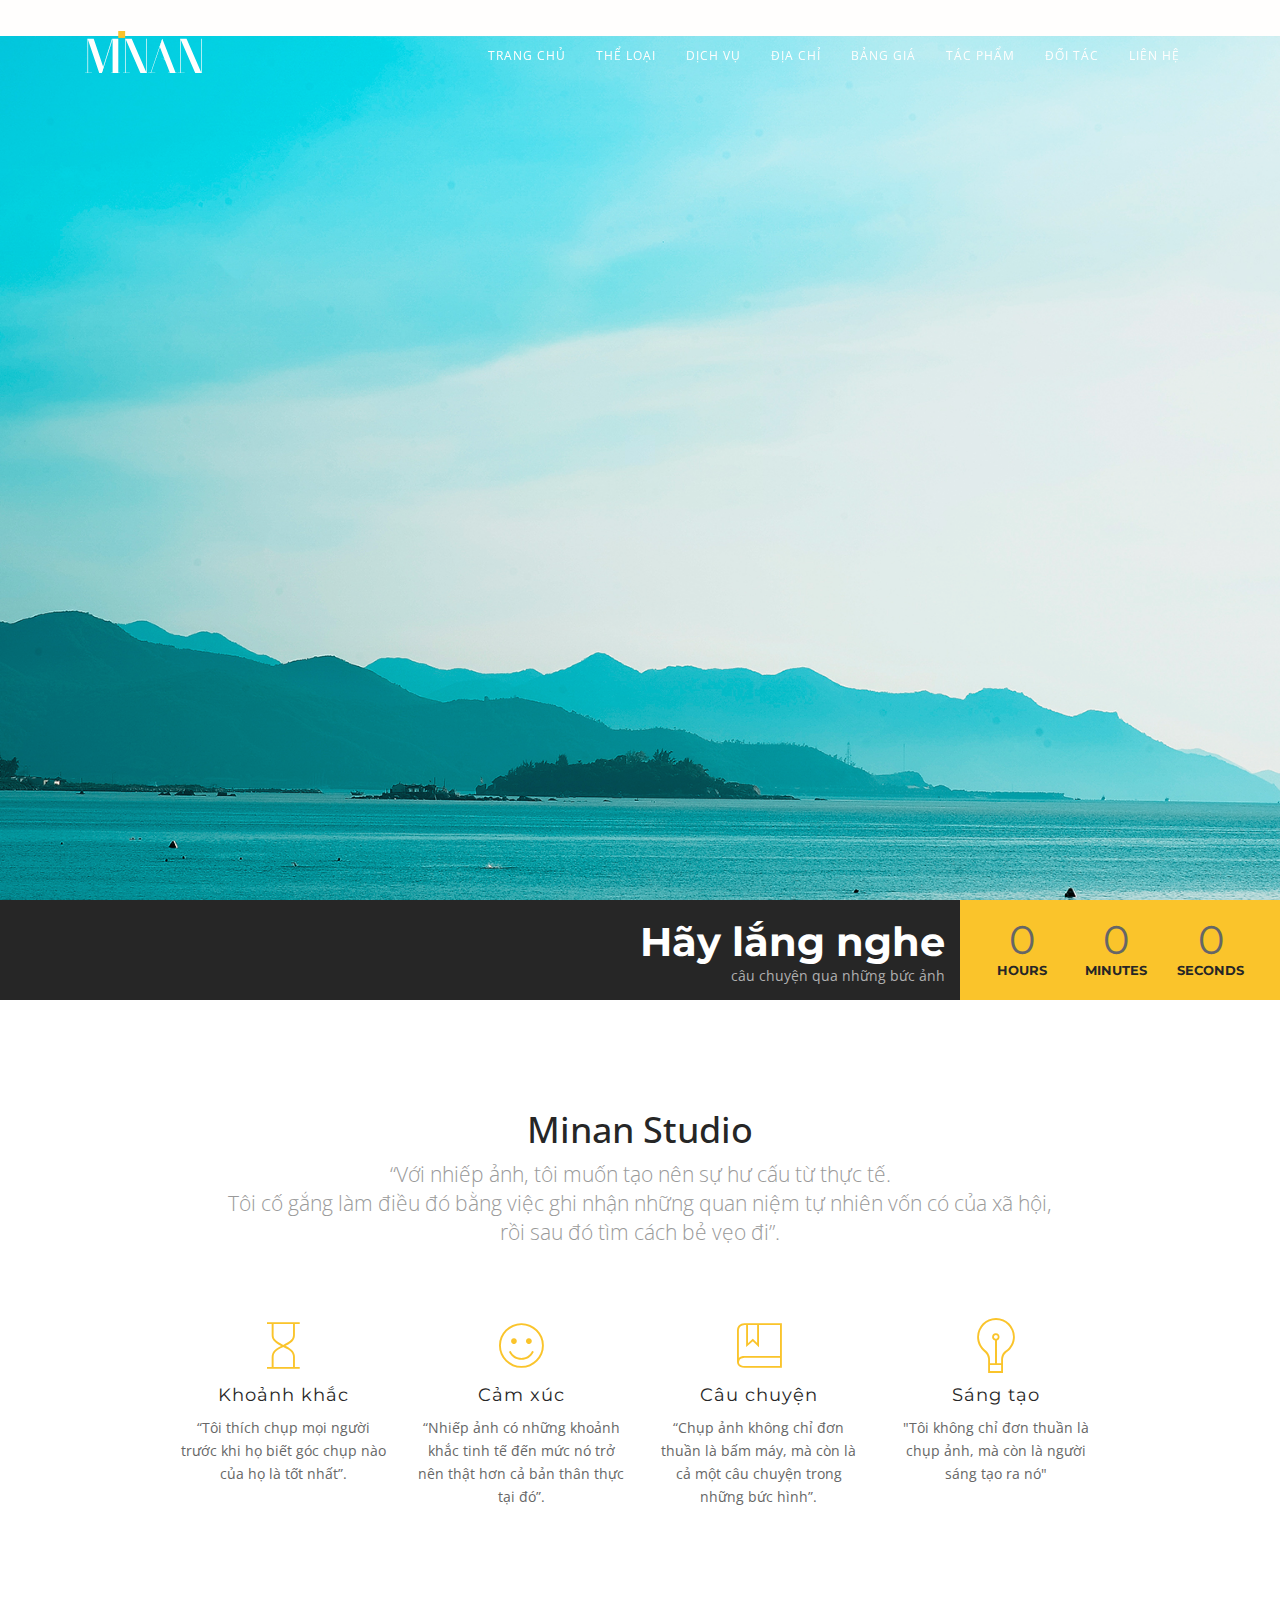
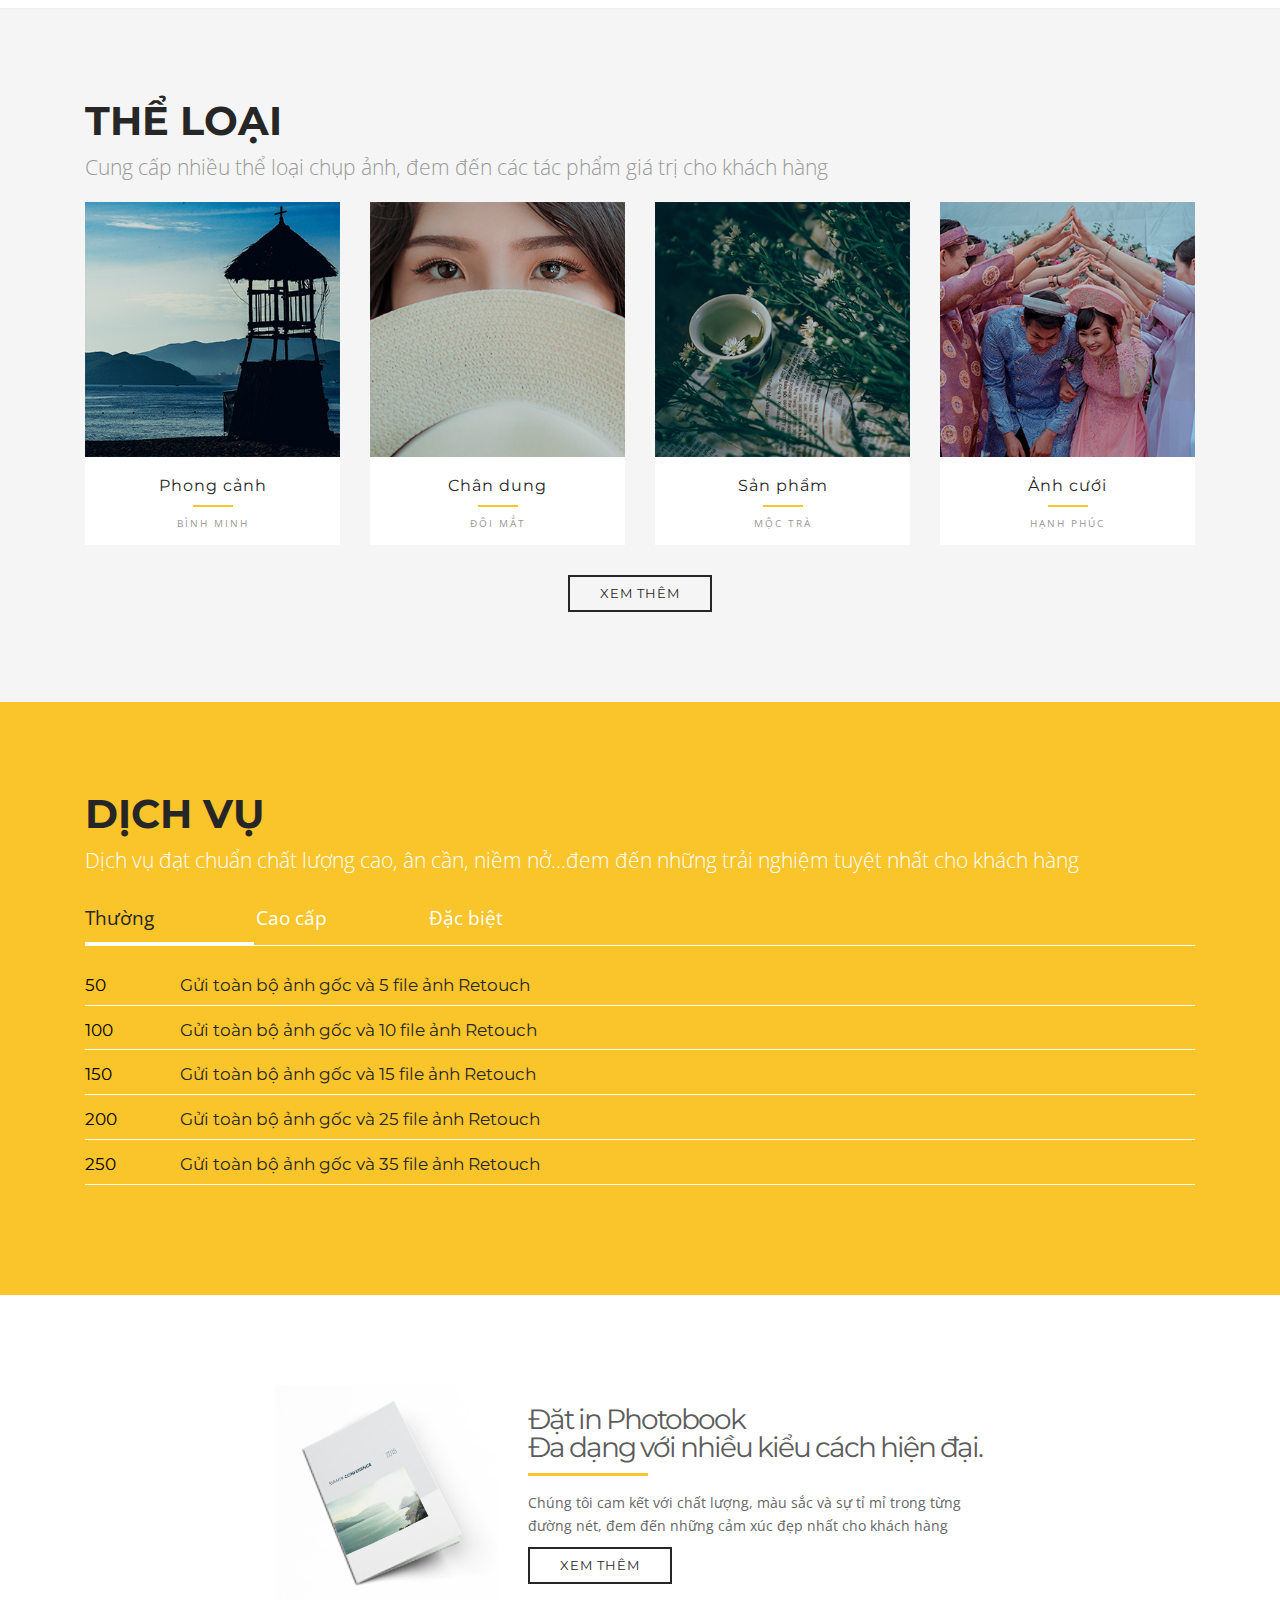
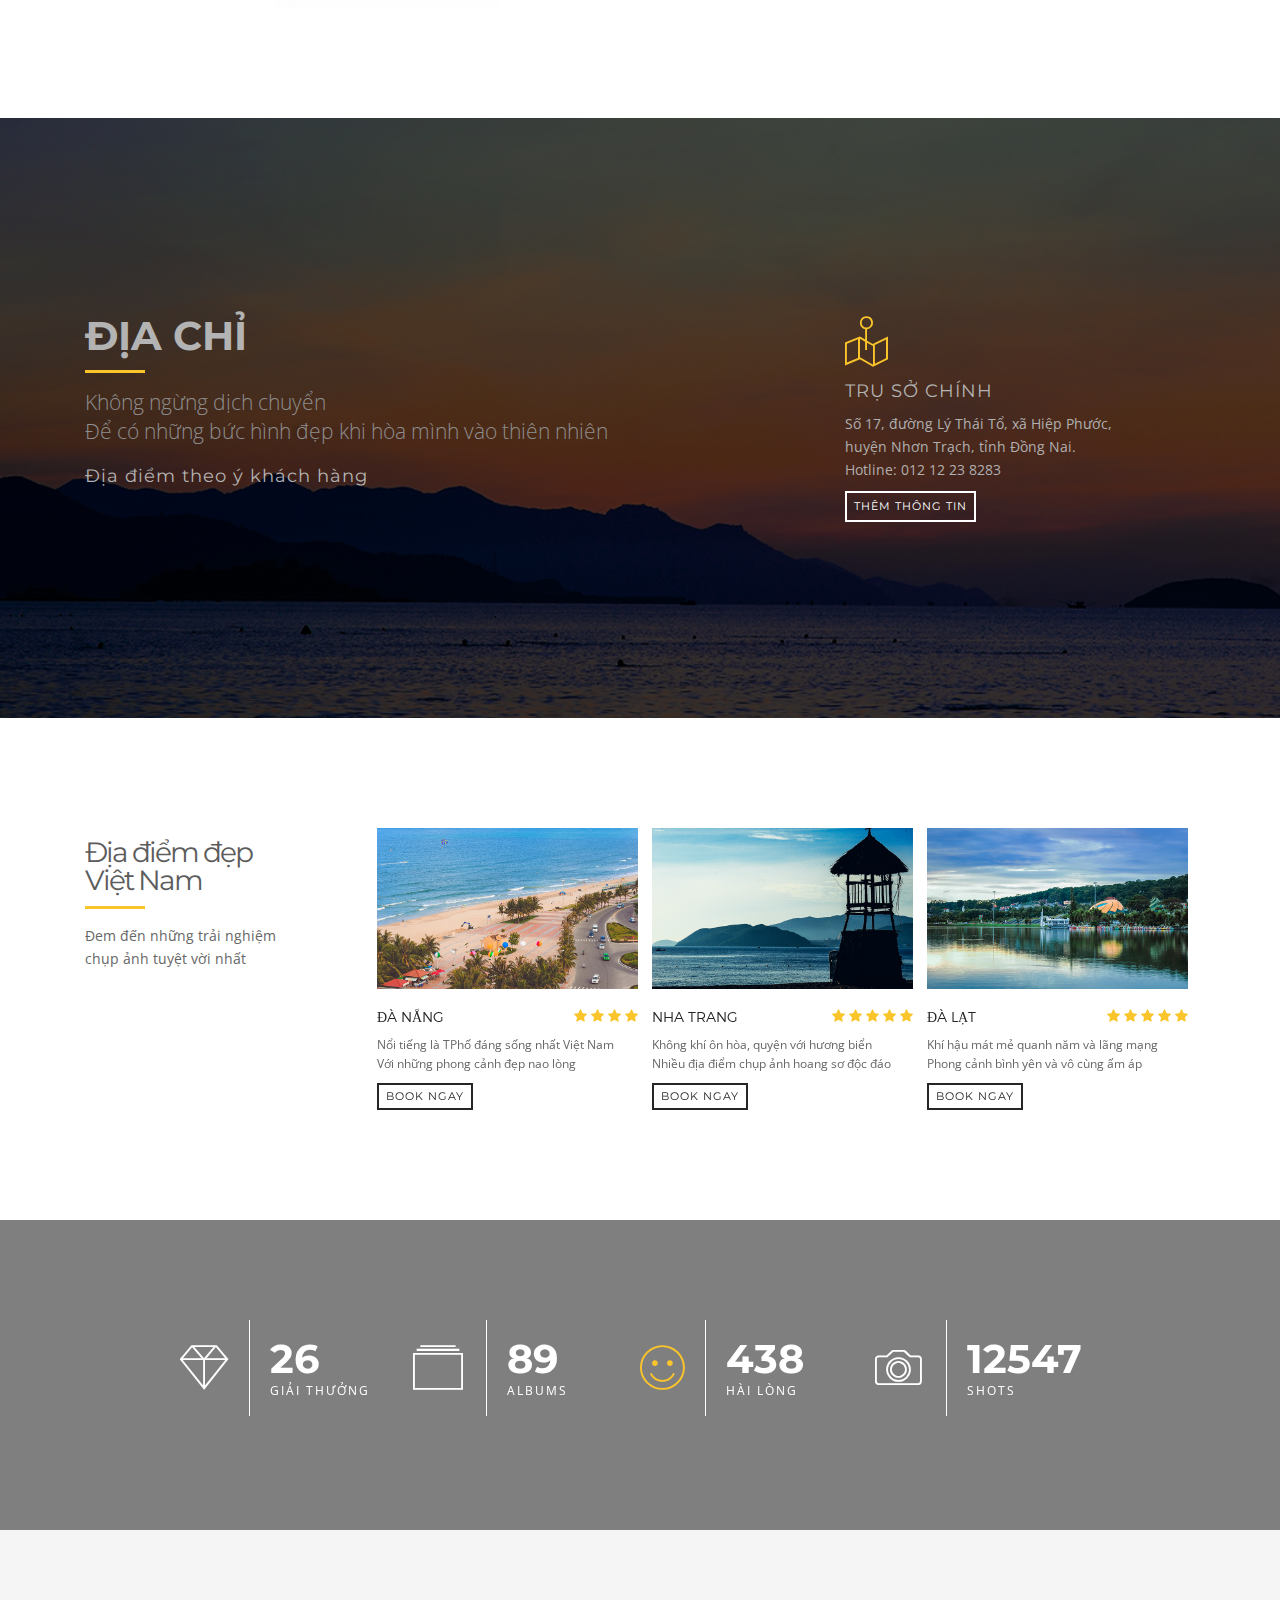
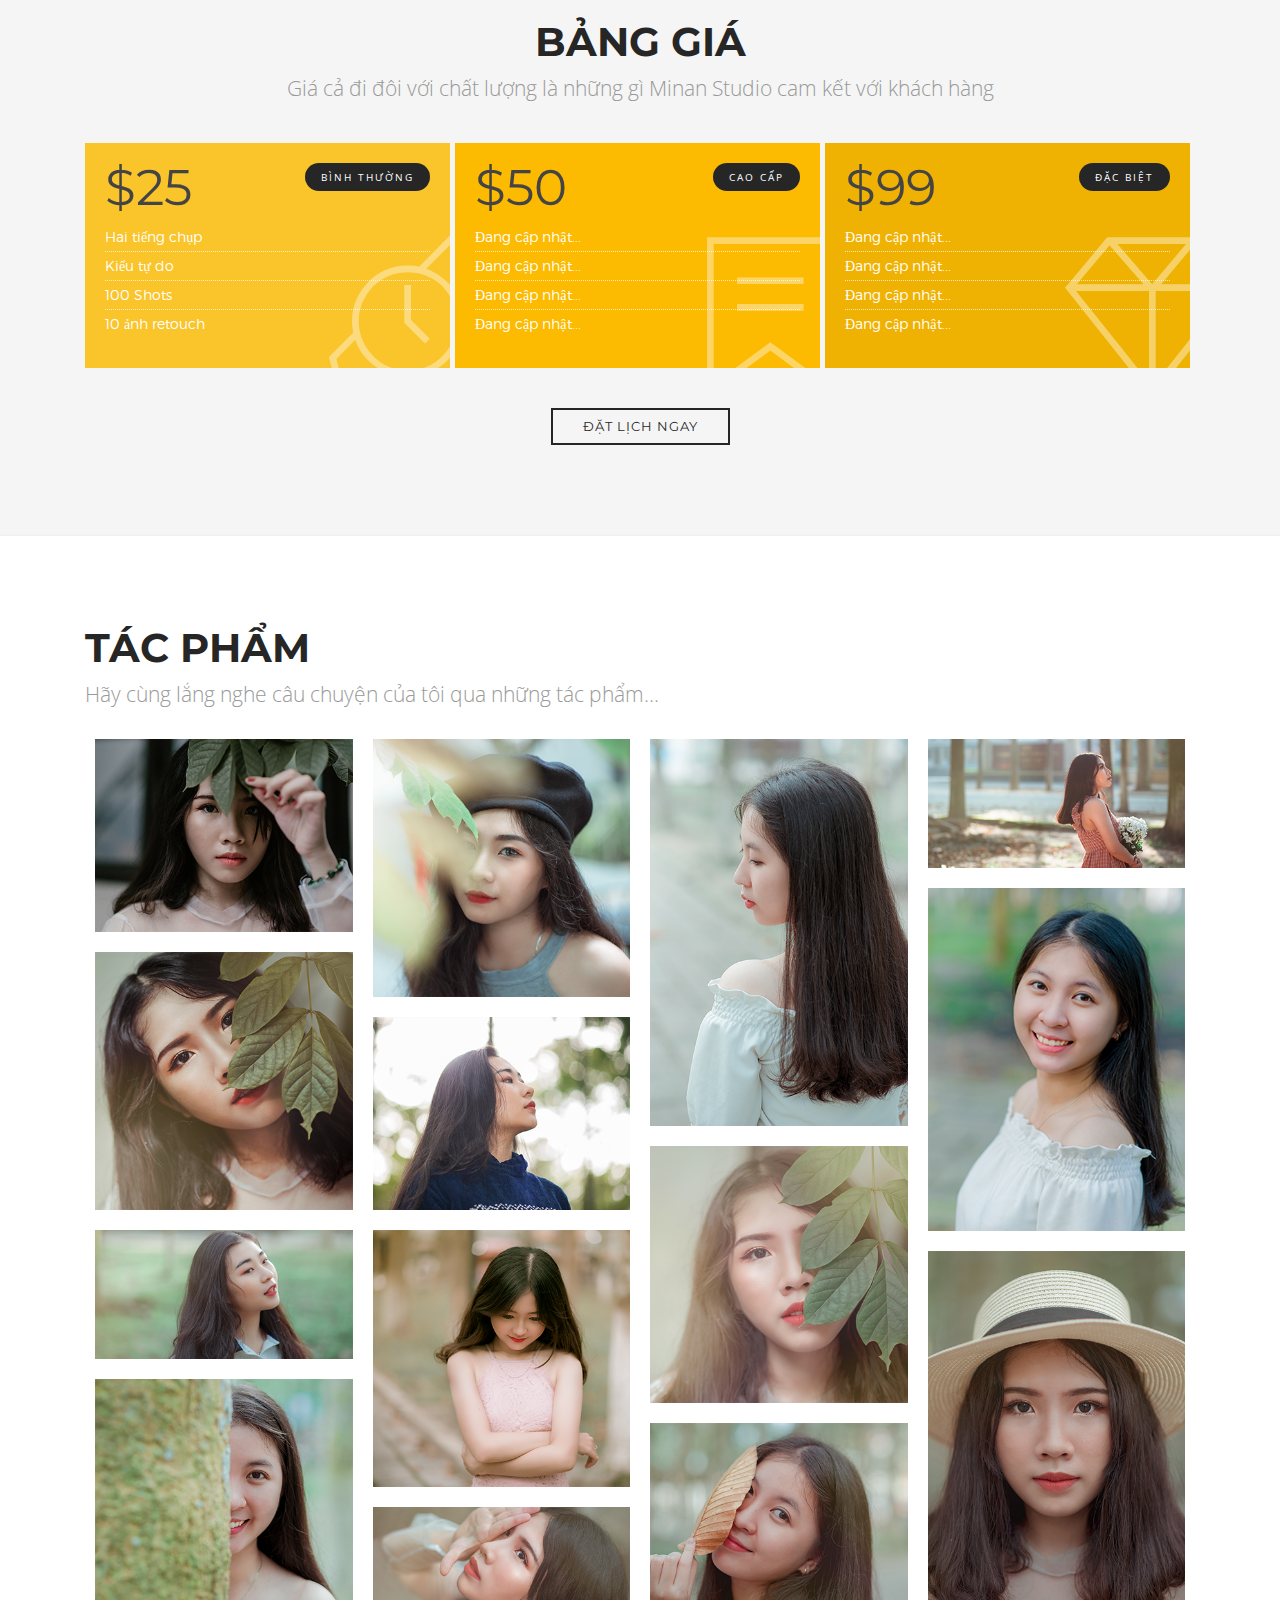
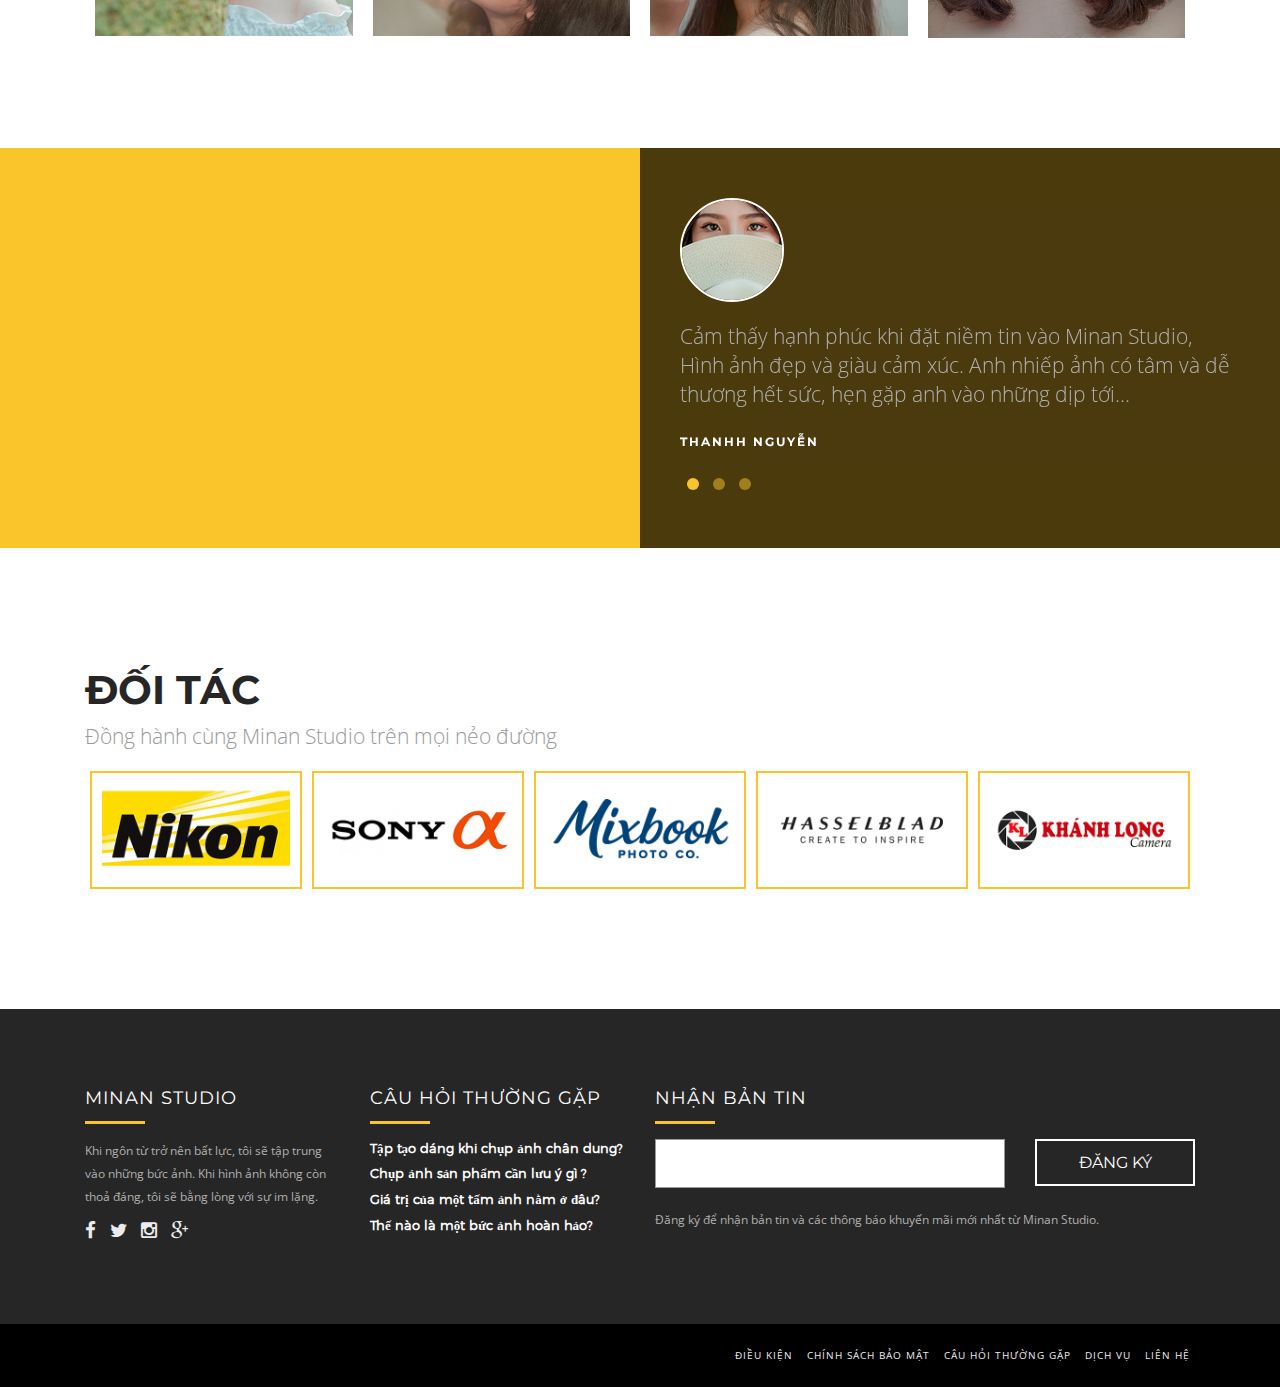
==== commit cb31d2b5: "speaker-detail" ====
--- a/index.html
+++ b/index.html
@@ -250,7 +250,7 @@
                             <figure class="effect-ming">
                                 <img class="img-responsive" src="img/speaker1.png" alt="" />
                                 <figcaption>
-                                    <span><a class="html-popup" href="speaker-detail.html"><img class="img-responsive" src="img/plus.png" alt=""></a></span>
+                                    <span><a class="html-popup" href="speaker-detail_1.html"><img class="img-responsive" src="img/plus.png" alt=""></a></span>
                                 </figcaption>
                             </figure>
 
@@ -267,7 +267,7 @@
                             <figure class="effect-ming">
                                 <img class="img-responsive" src="img/speaker2.png" alt="" />
                                 <figcaption>
-                                    <span><a class="html-popup" href="speaker-detail.html"><img class="img-responsive" src="img/plus.png" alt=""></a></span>
+                                    <span><a class="html-popup" href="speaker-detail_2.html"><img class="img-responsive" src="img/plus.png" alt=""></a></span>
                                 </figcaption>
                             </figure>
 
@@ -284,7 +284,7 @@
                             <figure class="effect-ming">
                                 <img class="img-responsive" src="img/speaker3.png" alt="" />
                                 <figcaption>
-                                    <span><a class="html-popup" href="speaker-detail.html"><img class="img-responsive" src="img/plus.png" alt=""></a></span>
+                                    <span><a class="html-popup" href="speaker-detail_3.html"><img class="img-responsive" src="img/plus.png" alt=""></a></span>
                                 </figcaption>
                             </figure>
 
@@ -301,7 +301,7 @@
                             <figure class="effect-ming">
                                 <img class="img-responsive" src="img/speaker4.png" alt="" />
                                 <figcaption>
-                                    <span><a class="html-popup" href="speaker-detail.html"><img class="img-responsive" src="img/plus.png" alt=""></a></span>
+                                    <span><a class="html-popup" href="speaker-detail_4.html"><img class="img-responsive" src="img/plus.png" alt=""></a></span>
                                 </figcaption>
                             </figure>
 
@@ -318,7 +318,7 @@
                             <figure class="effect-ming">
                                 <img class="img-responsive" src="img/speaker5.png" alt="" />
                                 <figcaption>
-                                    <span><a class="html-popup" href="speaker-detail.html"><img class="img-responsive" src="img/plus.png" alt=""></a></span>
+                                    <span><a class="html-popup" href="speaker-detail_5.html"><img class="img-responsive" src="img/plus.png" alt=""></a></span>
                                 </figcaption>
                             </figure>
 
@@ -335,7 +335,7 @@
                             <figure class="effect-ming">
                                 <img class="img-responsive" src="img/speaker6.png" alt="" />
                                 <figcaption>
-                                    <span><a class="html-popup" href="speaker-detail.html"><img class="img-responsive" src="img/plus.png" alt=""></a></span>
+                                    <span><a class="html-popup" href="speaker-detail_6.html"><img class="img-responsive" src="img/plus.png" alt=""></a></span>
                                 </figcaption>
                             </figure>
 
@@ -352,7 +352,7 @@
                             <figure class="effect-ming">
                                 <img class="img-responsive" src="img/speaker7.png" alt="" />
                                 <figcaption>
-                                    <span><a class="html-popup" href="speaker-detail.html"><img class="img-responsive" src="img/plus.png" alt=""></a></span>
+                                    <span><a class="html-popup" href="speaker-detail_7.html"><img class="img-responsive" src="img/plus.png" alt=""></a></span>
                                 </figcaption>
                             </figure>
 
@@ -369,7 +369,7 @@
                             <figure class="effect-ming">
                                 <img class="img-responsive" src="img/speaker8.png" alt="" />
                                 <figcaption>
-                                    <span><a class="html-popup" href="speaker-detail.html"><img class="img-responsive" src="img/plus.png" alt=""></a></span>
+                                    <span><a class="html-popup" href="speaker-detail_8.html"><img class="img-responsive" src="img/plus.png" alt=""></a></span>
                                 </figcaption>
                             </figure>
 
@@ -422,7 +422,7 @@
 
                                         <div class="row">
                                             <div class="col-lg-1 col-md-1 col-sm-1">
-                                                <p class="date">50 shot </p>
+                                                <p class="date">50 </p>
                                             </div>
 
                                             <div class="col-lg-11 col-md-11 col-sm-11">
@@ -476,7 +476,7 @@
 
                                         <div class="row">
                                             <div class="col-lg-1 col-md-1 col-sm-1">
-                                                <p class="date">100 shot</p>
+                                                <p class="date">100</p>
                                             </div>
 
                                             <div class="col-lg-11 col-md-11 col-sm-11">
@@ -530,7 +530,7 @@
 
                                         <div class="row">
                                             <div class="col-lg-1 col-md-1 col-sm-1">
-                                                <p class="date">150 shot</p>
+                                                <p class="date">150</p>
                                             </div>
 
                                             <div class="col-lg-11 col-md-11 col-sm-11">
@@ -555,7 +555,7 @@
 
                                                 <div class="col-lg-7 col-md-7 col-sm-10">
                                                     <p class="speaker-name uppercase">Photo: Min An</p>
-                                                    <h4>Gói chụp chân dung 150 shot</h4>
+                                                    <h4>Gói chụp chân dung 150</h4>
                                                     <p>Minan Studio cung cấp thể loại chụp hình chân dung giá bình dân, phù hợp với mọi độ tuổi. Nhằm phục vụ và lưu giữ vẻ đẹp thanh xuân của khách hàng </p>
 
                                                     <p><i class="fa fa-lg fa-clock-o"></i> <span class="small">1h 45min</span></p>
@@ -584,7 +584,7 @@
 
                                         <div class="row">
                                             <div class="col-lg-1 col-md-1 col-sm-1">
-                                                <p class="date">200 shot</p>
+                                                <p class="date">200</p>
                                             </div>
 
                                             <div class="col-lg-11 col-md-11 col-sm-11">
@@ -638,7 +638,7 @@
 
                                         <div class="row">
                                             <div class="col-lg-1 col-md-1 col-sm-1">
-                                                <p class="date">250 shot</p>
+                                                <p class="date">250</p>
                                             </div>
 
                                             <div class="col-lg-11 col-md-11 col-sm-11">
@@ -699,7 +699,7 @@
 
                                         <div class="row">
                                             <div class="col-lg-1 col-md-1 col-sm-1">
-                                                <p class="date">50 shot</p>
+                                                <p class="date">50</p>
                                             </div>
 
                                             <div class="col-lg-11 col-md-11 col-sm-11">
@@ -753,7 +753,7 @@
 
                                         <div class="row">
                                             <div class="col-lg-1 col-md-1 col-sm-1">
-                                                <p class="date">100 shot</p>
+                                                <p class="date">100</p>
                                             </div>
 
                                             <div class="col-lg-11 col-md-11 col-sm-11">
@@ -807,7 +807,7 @@
 
                                         <div class="row">
                                             <div class="col-lg-1 col-md-1 col-sm-1">
-                                                <p class="date">150 shot</p>
+                                                <p class="date">150</p>
                                             </div>
 
                                             <div class="col-lg-11 col-md-11 col-sm-11">
@@ -861,7 +861,7 @@
 
                                         <div class="row">
                                             <div class="col-lg-1 col-md-1 col-sm-1">
-                                                <p class="date">200 shot</p>
+                                                <p class="date">200</p>
                                             </div>
 
                                             <div class="col-lg-11 col-md-11 col-sm-11">
@@ -915,7 +915,7 @@
 
                                         <div class="row">
                                             <div class="col-lg-1 col-md-1 col-sm-1">
-                                                <p class="date">250 shot</p>
+                                                <p class="date">250</p>
                                             </div>
 
                                             <div class="col-lg-11 col-md-11 col-sm-11">
@@ -976,7 +976,7 @@
 
                                         <div class="row">
                                             <div class="col-lg-1 col-md-1 col-sm-1">
-                                                <p class="date">50 shot</p>
+                                                <p class="date">50</p>
                                             </div>
 
                                             <div class="col-lg-11 col-md-11 col-sm-11">
@@ -1030,7 +1030,7 @@
 
                                         <div class="row">
                                             <div class="col-lg-1 col-md-1 col-sm-1">
-                                                <p class="date">100 shot</p>
+                                                <p class="date">100</p>
                                             </div>
 
                                             <div class="col-lg-11 col-md-11 col-sm-11">
@@ -1084,7 +1084,7 @@
 
                                         <div class="row">
                                             <div class="col-lg-1 col-md-1 col-sm-1">
-                                                <p class="date">150 shot</p>
+                                                <p class="date">150</p>
                                             </div>
 
                                             <div class="col-lg-11 col-md-11 col-sm-11">
@@ -1138,7 +1138,7 @@
 
                                         <div class="row">
                                             <div class="col-lg-1 col-md-1 col-sm-1">
-                                                <p class="date">200 shot </p>
+                                                <p class="date">200 </p>
                                             </div>
 
                                             <div class="col-lg-11 col-md-11 col-sm-11">
@@ -1192,7 +1192,7 @@
 
                                         <div class="row">
                                             <div class="col-lg-1 col-md-1 col-sm-1">
-                                                <p class="date">250 shot</p>
+                                                <p class="date">250</p>
                                             </div>
 
                                             <div class="col-lg-11 col-md-11 col-sm-11">
@@ -1275,11 +1275,11 @@
         </div>
     </section>
 
-    <!-- VENUE -->
+    <!-- address -->
     <section id="address">
 
-        <div class="venue">
-            <div class="venue-inner">
+        <div class="address">
+            <div class="address-inner">
                 <div class="container">
                     <div class="row">
 
@@ -1295,7 +1295,7 @@
                             <h4 class="uppercase">Trụ sở chính</h4>
                             <p>Số 17, đường Lý Thái Tổ, xã Hiệp Phước, <br>huyện Nhơn Trạch, tỉnh Đồng Nai.<br> Hotline: 012 12 23 8283</p>
 
-                            <a class="button button-xsmall button-line-light" href="">more information</a>
+                            <a class="button button-xsmall button-line-light" href="https://www.facebook.com/Minan1398">Thêm thông tin</a>
                         </div>
 
                     </div>
@@ -1508,7 +1508,7 @@
                 </div>
 
                 <div class="col-lg-12 text-center">
-                    <a class="button button-small button-line-dark html-popup" href="https://www.facebook.com/Minan1398">Đặt lịch ngay</a>
+                    <a class="button button-small button-line-dark html-popup" href="register.html">Đặt lịch ngay</a>
                 </div>
 
             </div>
@@ -1680,8 +1680,8 @@
         </div>
     </section>
 
-    <!-- SPONSORS -->
-    <section id="partner">
+    <!-- partners -->
+    <section id="partners">
         <div class="container">
             <div class="row">
                 <div class="col-lg-12">
--- a/css/pe-icon-7-stroke.css
+++ b/css/pe-icon-7-stroke.css
@@ -1,632 +1,834 @@
 @font-face {
-	font-family: 'Pe-icon-7-stroke';
-	src:url('../fonts/Pe-icon-7-stroke.eot?d7yf1v');
-	src:url('../fonts/Pe-icon-7-stroke.eot?#iefixd7yf1v') format('embedded-opentype'),
-		url('../fonts/Pe-icon-7-stroke.woff?d7yf1v') format('woff'),
-		url('../fonts/Pe-icon-7-stroke.ttf?d7yf1v') format('truetype'),
-		url('../fonts/Pe-icon-7-stroke.svg?d7yf1v#Pe-icon-7-stroke') format('svg');
-	font-weight: normal;
-	font-style: normal;
-}
-
-[class^="pe-7s-"], [class*=" pe-7s-"] {
-	display: inline-block;
-	font-family: 'Pe-icon-7-stroke';
-	speak: none;
-	font-style: normal;
-	font-weight: normal;
-	font-variant: normal;
-	text-transform: none;
-	line-height: 1;
-
-	/* Better Font Rendering =========== */
-	-webkit-font-smoothing: antialiased;
-	-moz-osx-font-smoothing: grayscale;
+    font-family: 'Pe-icon-7-stroke';
+    src: url('../fonts/Pe-icon-7-stroke.eot?d7yf1v');
+    src: url('../fonts/Pe-icon-7-stroke.eot?#iefixd7yf1v') format('embedded-opentype'), url('../fonts/Pe-icon-7-stroke.woff?d7yf1v') format('woff'), url('../fonts/Pe-icon-7-stroke.ttf?d7yf1v') format('truetype'), url('../fonts/Pe-icon-7-stroke.svg?d7yf1v#Pe-icon-7-stroke') format('svg');
+    font-weight: normal;
+    font-style: normal;
+}
+
+[class^="pe-7s-"],
+[class*=" pe-7s-"] {
+    display: inline-block;
+    font-family: 'Pe-icon-7-stroke';
+    speak: none;
+    font-style: normal;
+    font-weight: normal;
+    font-variant: normal;
+    text-transform: none;
+    line-height: 1;
+    /* Better Font Rendering =========== */
+    -webkit-font-smoothing: antialiased;
+    -moz-osx-font-smoothing: grayscale;
 }
 
 .pe-7s-album:before {
-	content: "\e6aa";
-}
+    content: "\e6aa";
+}
+
 .pe-7s-arc:before {
-	content: "\e6ab";
-}
+    content: "\e6ab";
+}
+
 .pe-7s-back-2:before {
-	content: "\e6ac";
-}
+    content: "\e6ac";
+}
+
 .pe-7s-bandaid:before {
-	content: "\e6ad";
-}
+    content: "\e6ad";
+}
+
 .pe-7s-car:before {
-	content: "\e6ae";
-}
+    content: "\e6ae";
+}
+
 .pe-7s-diamond:before {
-	content: "\e6af";
-}
+    content: "\e6af";
+}
+
 .pe-7s-door-lock:before {
-	content: "\e6b0";
-}
+    content: "\e6b0";
+}
+
 .pe-7s-eyedropper:before {
-	content: "\e6b1";
-}
+    content: "\e6b1";
+}
+
 .pe-7s-female:before {
-	content: "\e6b2";
-}
+    content: "\e6b2";
+}
+
 .pe-7s-gym:before {
-	content: "\e6b3";
-}
+    content: "\e6b3";
+}
+
 .pe-7s-hammer:before {
-	content: "\e6b4";
-}
+    content: "\e6b4";
+}
+
 .pe-7s-headphones:before {
-	content: "\e6b5";
-}
+    content: "\e6b5";
+}
+
 .pe-7s-helm:before {
-	content: "\e6b6";
-}
+    content: "\e6b6";
+}
+
 .pe-7s-hourglass:before {
-	content: "\e6b7";
-}
+    content: "\e6b7";
+    color: #fac42b;
+}
+
 .pe-7s-leaf:before {
-	content: "\e6b8";
-}
+    content: "\e6b8";
+}
+
 .pe-7s-magic-wand:before {
-	content: "\e6b9";
-}
+    content: "\e6b9";
+}
+
 .pe-7s-male:before {
-	content: "\e6ba";
-}
+    content: "\e6ba";
+}
+
 .pe-7s-map-2:before {
-	content: "\e6bb";
-}
+    content: "\e6bb";
+}
+
 .pe-7s-next-2:before {
-	content: "\e6bc";
-}
+    content: "\e6bc";
+}
+
 .pe-7s-paint-bucket:before {
-	content: "\e6bd";
-}
+    content: "\e6bd";
+}
+
 .pe-7s-pendrive:before {
-	content: "\e6be";
-}
+    content: "\e6be";
+}
+
 .pe-7s-photo:before {
-	content: "\e6bf";
-}
+    content: "\e6bf";
+}
+
 .pe-7s-piggy:before {
-	content: "\e6c0";
-}
+    content: "\e6c0";
+}
+
 .pe-7s-plugin:before {
-	content: "\e6c1";
-}
+    content: "\e6c1";
+}
+
 .pe-7s-refresh-2:before {
-	content: "\e6c2";
-}
+    content: "\e6c2";
+}
+
 .pe-7s-rocket:before {
-	content: "\e6c3";
-}
+    content: "\e6c3";
+}
+
 .pe-7s-settings:before {
-	content: "\e6c4";
-}
+    content: "\e6c4";
+}
+
 .pe-7s-shield:before {
-	content: "\e6c5";
-}
+    content: "\e6c5";
+}
+
 .pe-7s-smile:before {
-	content: "\e6c6";
-}
+    content: "\e6c6";
+    color: #fac42b;
+}
+
 .pe-7s-usb:before {
-	content: "\e6c7";
-}
+    content: "\e6c7";
+}
+
 .pe-7s-vector:before {
-	content: "\e6c8";
-}
+    content: "\e6c8";
+}
+
 .pe-7s-wine:before {
-	content: "\e6c9";
-}
+    content: "\e6c9";
+}
+
 .pe-7s-cloud-upload:before {
-	content: "\e68a";
-}
+    content: "\e68a";
+}
+
 .pe-7s-cash:before {
-	content: "\e68c";
-}
+    content: "\e68c";
+}
+
 .pe-7s-close:before {
-	content: "\e680";
-}
+    content: "\e680";
+}
+
 .pe-7s-bluetooth:before {
-	content: "\e68d";
-}
+    content: "\e68d";
+}
+
 .pe-7s-cloud-download:before {
-	content: "\e68b";
-}
+    content: "\e68b";
+}
+
 .pe-7s-way:before {
-	content: "\e68e";
-}
+    content: "\e68e";
+}
+
 .pe-7s-close-circle:before {
-	content: "\e681";
-}
+    content: "\e681";
+}
+
 .pe-7s-id:before {
-	content: "\e68f";
-}
+    content: "\e68f";
+}
+
 .pe-7s-angle-up:before {
-	content: "\e682";
-}
+    content: "\e682";
+}
+
 .pe-7s-wristwatch:before {
-	content: "\e690";
-}
+    content: "\e690";
+}
+
 .pe-7s-angle-up-circle:before {
-	content: "\e683";
-}
+    content: "\e683";
+}
+
 .pe-7s-world:before {
-	content: "\e691";
-}
+    content: "\e691";
+}
+
 .pe-7s-angle-right:before {
-	content: "\e684";
-}
+    content: "\e684";
+}
+
 .pe-7s-volume:before {
-	content: "\e692";
-}
+    content: "\e692";
+}
+
 .pe-7s-angle-right-circle:before {
-	content: "\e685";
-}
+    content: "\e685";
+}
+
 .pe-7s-users:before {
-	content: "\e693";
-}
+    content: "\e693";
+}
+
 .pe-7s-angle-left:before {
-	content: "\e686";
-}
+    content: "\e686";
+}
+
 .pe-7s-user-female:before {
-	content: "\e694";
-}
+    content: "\e694";
+}
+
 .pe-7s-angle-left-circle:before {
-	content: "\e687";
-}
+    content: "\e687";
+}
+
 .pe-7s-up-arrow:before {
-	content: "\e695";
-}
+    content: "\e695";
+}
+
 .pe-7s-angle-down:before {
-	content: "\e688";
-}
+    content: "\e688";
+}
+
 .pe-7s-switch:before {
-	content: "\e696";
-}
+    content: "\e696";
+}
+
 .pe-7s-angle-down-circle:before {
-	content: "\e689";
-}
+    content: "\e689";
+}
+
 .pe-7s-scissors:before {
-	content: "\e697";
-}
+    content: "\e697";
+}
+
 .pe-7s-wallet:before {
-	content: "\e600";
-}
+    content: "\e600";
+}
+
 .pe-7s-safe:before {
-	content: "\e698";
-}
+    content: "\e698";
+}
+
 .pe-7s-volume2:before {
-	content: "\e601";
-}
+    content: "\e601";
+}
+
 .pe-7s-volume1:before {
-	content: "\e602";
-}
+    content: "\e602";
+}
+
 .pe-7s-voicemail:before {
-	content: "\e603";
-}
+    content: "\e603";
+}
+
 .pe-7s-video:before {
-	content: "\e604";
-}
+    content: "\e604";
+}
+
 .pe-7s-user:before {
-	content: "\e605";
-}
+    content: "\e605";
+}
+
 .pe-7s-upload:before {
-	content: "\e606";
-}
+    content: "\e606";
+}
+
 .pe-7s-unlock:before {
-	content: "\e607";
-}
+    content: "\e607";
+}
+
 .pe-7s-umbrella:before {
-	content: "\e608";
-}
+    content: "\e608";
+}
+
 .pe-7s-trash:before {
-	content: "\e609";
-}
+    content: "\e609";
+}
+
 .pe-7s-tools:before {
-	content: "\e60a";
-}
+    content: "\e60a";
+}
+
 .pe-7s-timer:before {
-	content: "\e60b";
-}
+    content: "\e60b";
+}
+
 .pe-7s-ticket:before {
-	content: "\e60c";
-}
+    content: "\e60c";
+}
+
 .pe-7s-target:before {
-	content: "\e60d";
-}
+    content: "\e60d";
+}
+
 .pe-7s-sun:before {
-	content: "\e60e";
-}
+    content: "\e60e";
+}
+
 .pe-7s-study:before {
-	content: "\e60f";
-}
+    content: "\e60f";
+}
+
 .pe-7s-stopwatch:before {
-	content: "\e610";
-}
+    content: "\e610";
+}
+
 .pe-7s-star:before {
-	content: "\e611";
-}
+    content: "\e611";
+}
+
 .pe-7s-speaker:before {
-	content: "\e612";
-}
+    content: "\e612";
+}
+
 .pe-7s-signal:before {
-	content: "\e613";
-}
+    content: "\e613";
+}
+
 .pe-7s-shuffle:before {
-	content: "\e614";
-}
+    content: "\e614";
+}
+
 .pe-7s-shopbag:before {
-	content: "\e615";
-}
+    content: "\e615";
+}
+
 .pe-7s-share:before {
-	content: "\e616";
-}
+    content: "\e616";
+}
+
 .pe-7s-server:before {
-	content: "\e617";
-}
+    content: "\e617";
+}
+
 .pe-7s-search:before {
-	content: "\e618";
-}
+    content: "\e618";
+}
+
 .pe-7s-film:before {
-	content: "\e6a5";
-}
+    content: "\e6a5";
+}
+
 .pe-7s-science:before {
-	content: "\e619";
-}
+    content: "\e619";
+}
+
 .pe-7s-disk:before {
-	content: "\e6a6";
-}
+    content: "\e6a6";
+}
+
 .pe-7s-ribbon:before {
-	content: "\e61a";
-}
+    content: "\e61a";
+}
+
 .pe-7s-repeat:before {
-	content: "\e61b";
-}
+    content: "\e61b";
+}
+
 .pe-7s-refresh:before {
-	content: "\e61c";
-}
+    content: "\e61c";
+}
+
 .pe-7s-add-user:before {
-	content: "\e6a9";
-}
+    content: "\e6a9";
+}
+
 .pe-7s-refresh-cloud:before {
-	content: "\e61d";
-}
+    content: "\e61d";
+}
+
 .pe-7s-paperclip:before {
-	content: "\e69c";
-}
+    content: "\e69c";
+}
+
 .pe-7s-radio:before {
-	content: "\e61e";
-}
+    content: "\e61e";
+}
+
 .pe-7s-note2:before {
-	content: "\e69d";
-}
+    content: "\e69d";
+}
+
 .pe-7s-print:before {
-	content: "\e61f";
-}
+    content: "\e61f";
+}
+
 .pe-7s-network:before {
-	content: "\e69e";
-}
+    content: "\e69e";
+}
+
 .pe-7s-prev:before {
-	content: "\e620";
-}
+    content: "\e620";
+}
+
 .pe-7s-mute:before {
-	content: "\e69f";
-}
+    content: "\e69f";
+}
+
 .pe-7s-power:before {
-	content: "\e621";
-}
+    content: "\e621";
+}
+
 .pe-7s-medal:before {
-	content: "\e6a0";
-}
+    content: "\e6a0";
+}
+
 .pe-7s-portfolio:before {
-	content: "\e622";
-}
+    content: "\e622";
+}
+
 .pe-7s-like2:before {
-	content: "\e6a1";
-}
+    content: "\e6a1";
+}
+
 .pe-7s-plus:before {
-	content: "\e623";
-}
+    content: "\e623";
+}
+
 .pe-7s-left-arrow:before {
-	content: "\e6a2";
-}
+    content: "\e6a2";
+}
+
 .pe-7s-play:before {
-	content: "\e624";
-}
+    content: "\e624";
+}
+
 .pe-7s-key:before {
-	content: "\e6a3";
-}
+    content: "\e6a3";
+}
+
 .pe-7s-plane:before {
-	content: "\e625";
-}
+    content: "\e625";
+}
+
 .pe-7s-joy:before {
-	content: "\e6a4";
-}
+    content: "\e6a4";
+}
+
 .pe-7s-photo-gallery:before {
-	content: "\e626";
-}
+    content: "\e626";
+}
+
 .pe-7s-pin:before {
-	content: "\e69b";
-}
+    content: "\e69b";
+}
+
 .pe-7s-phone:before {
-	content: "\e627";
-}
+    content: "\e627";
+}
+
 .pe-7s-plug:before {
-	content: "\e69a";
-}
+    content: "\e69a";
+}
+
 .pe-7s-pen:before {
-	content: "\e628";
-}
+    content: "\e628";
+}
+
 .pe-7s-right-arrow:before {
-	content: "\e699";
-}
+    content: "\e699";
+}
+
 .pe-7s-paper-plane:before {
-	content: "\e629";
-}
+    content: "\e629";
+}
+
 .pe-7s-delete-user:before {
-	content: "\e6a7";
-}
+    content: "\e6a7";
+}
+
 .pe-7s-paint:before {
-	content: "\e62a";
-}
+    content: "\e62a";
+}
+
 .pe-7s-bottom-arrow:before {
-	content: "\e6a8";
-}
+    content: "\e6a8";
+}
+
 .pe-7s-notebook:before {
-	content: "\e62b";
-}
+    content: "\e62b";
+    color: #fac42b;
+}
+
 .pe-7s-note:before {
-	content: "\e62c";
-}
+    content: "\e62c";
+}
+
 .pe-7s-next:before {
-	content: "\e62d";
-}
+    content: "\e62d";
+}
+
 .pe-7s-news-paper:before {
-	content: "\e62e";
-}
+    content: "\e62e";
+}
+
 .pe-7s-musiclist:before {
-	content: "\e62f";
-}
+    content: "\e62f";
+}
+
 .pe-7s-music:before {
-	content: "\e630";
-}
+    content: "\e630";
+}
+
 .pe-7s-mouse:before {
-	content: "\e631";
-}
+    content: "\e631";
+}
+
 .pe-7s-more:before {
-	content: "\e632";
-}
+    content: "\e632";
+}
+
 .pe-7s-moon:before {
-	content: "\e633";
-}
+    content: "\e633";
+}
+
 .pe-7s-monitor:before {
-	content: "\e634";
-}
+    content: "\e634";
+}
+
 .pe-7s-micro:before {
-	content: "\e635";
-}
+    content: "\e635";
+}
+
 .pe-7s-menu:before {
-	content: "\e636";
-}
+    content: "\e636";
+}
+
 .pe-7s-map:before {
-	content: "\e637";
-}
+    content: "\e637";
+}
+
 .pe-7s-map-marker:before {
-	content: "\e638";
-}
+    content: "\e638";
+}
+
 .pe-7s-mail:before {
-	content: "\e639";
-}
+    content: "\e639";
+}
+
 .pe-7s-mail-open:before {
-	content: "\e63a";
-}
+    content: "\e63a";
+}
+
 .pe-7s-mail-open-file:before {
-	content: "\e63b";
-}
+    content: "\e63b";
+}
+
 .pe-7s-magnet:before {
-	content: "\e63c";
-}
+    content: "\e63c";
+}
+
 .pe-7s-loop:before {
-	content: "\e63d";
-}
+    content: "\e63d";
+}
+
 .pe-7s-look:before {
-	content: "\e63e";
-}
+    content: "\e63e";
+}
+
 .pe-7s-lock:before {
-	content: "\e63f";
-}
+    content: "\e63f";
+}
+
 .pe-7s-lintern:before {
-	content: "\e640";
-}
+    content: "\e640";
+}
+
 .pe-7s-link:before {
-	content: "\e641";
-}
+    content: "\e641";
+}
+
 .pe-7s-like:before {
-	content: "\e642";
-}
+    content: "\e642";
+}
+
 .pe-7s-light:before {
-	content: "\e643";
-}
+    content: "\e643";
+    color: #fac42b;
+}
+
 .pe-7s-less:before {
-	content: "\e644";
-}
+    content: "\e644";
+}
+
 .pe-7s-keypad:before {
-	content: "\e645";
-}
+    content: "\e645";
+}
+
 .pe-7s-junk:before {
-	content: "\e646";
-}
+    content: "\e646";
+}
+
 .pe-7s-info:before {
-	content: "\e647";
-}
+    content: "\e647";
+}
+
 .pe-7s-home:before {
-	content: "\e648";
-}
+    content: "\e648";
+}
+
 .pe-7s-help2:before {
-	content: "\e649";
-}
+    content: "\e649";
+}
+
 .pe-7s-help1:before {
-	content: "\e64a";
-}
+    content: "\e64a";
+}
+
 .pe-7s-graph3:before {
-	content: "\e64b";
-}
+    content: "\e64b";
+}
+
 .pe-7s-graph2:before {
-	content: "\e64c";
-}
+    content: "\e64c";
+}
+
 .pe-7s-graph1:before {
-	content: "\e64d";
-}
+    content: "\e64d";
+}
+
 .pe-7s-graph:before {
-	content: "\e64e";
-}
+    content: "\e64e";
+}
+
 .pe-7s-global:before {
-	content: "\e64f";
-}
+    content: "\e64f";
+}
+
 .pe-7s-gleam:before {
-	content: "\e650";
-}
+    content: "\e650";
+}
+
 .pe-7s-glasses:before {
-	content: "\e651";
-}
+    content: "\e651";
+}
+
 .pe-7s-gift:before {
-	content: "\e652";
-}
+    content: "\e652";
+}
+
 .pe-7s-folder:before {
-	content: "\e653";
-}
+    content: "\e653";
+}
+
 .pe-7s-flag:before {
-	content: "\e654";
-}
+    content: "\e654";
+}
+
 .pe-7s-filter:before {
-	content: "\e655";
-}
+    content: "\e655";
+}
+
 .pe-7s-file:before {
-	content: "\e656";
-}
+    content: "\e656";
+}
+
 .pe-7s-expand1:before {
-	content: "\e657";
-}
+    content: "\e657";
+}
+
 .pe-7s-exapnd2:before {
-	content: "\e658";
-}
+    content: "\e658";
+}
+
 .pe-7s-edit:before {
-	content: "\e659";
-}
+    content: "\e659";
+}
+
 .pe-7s-drop:before {
-	content: "\e65a";
-}
+    content: "\e65a";
+}
+
 .pe-7s-drawer:before {
-	content: "\e65b";
-}
+    content: "\e65b";
+}
+
 .pe-7s-download:before {
-	content: "\e65c";
-}
+    content: "\e65c";
+}
+
 .pe-7s-display2:before {
-	content: "\e65d";
-}
+    content: "\e65d";
+}
+
 .pe-7s-display1:before {
-	content: "\e65e";
-}
+    content: "\e65e";
+}
+
 .pe-7s-diskette:before {
-	content: "\e65f";
-}
+    content: "\e65f";
+}
+
 .pe-7s-date:before {
-	content: "\e660";
-}
+    content: "\e660";
+}
+
 .pe-7s-cup:before {
-	content: "\e661";
-}
+    content: "\e661";
+}
+
 .pe-7s-culture:before {
-	content: "\e662";
-}
+    content: "\e662";
+}
+
 .pe-7s-crop:before {
-	content: "\e663";
-}
+    content: "\e663";
+}
+
 .pe-7s-credit:before {
-	content: "\e664";
-}
+    content: "\e664";
+}
+
 .pe-7s-copy-file:before {
-	content: "\e665";
-}
+    content: "\e665";
+}
+
 .pe-7s-config:before {
-	content: "\e666";
-}
+    content: "\e666";
+}
+
 .pe-7s-compass:before {
-	content: "\e667";
-}
+    content: "\e667";
+}
+
 .pe-7s-comment:before {
-	content: "\e668";
-}
+    content: "\e668";
+}
+
 .pe-7s-coffee:before {
-	content: "\e669";
-}
+    content: "\e669";
+}
+
 .pe-7s-cloud:before {
-	content: "\e66a";
-}
+    content: "\e66a";
+}
+
 .pe-7s-clock:before {
-	content: "\e66b";
-}
+    content: "\e66b";
+}
+
 .pe-7s-check:before {
-	content: "\e66c";
-}
+    content: "\e66c";
+}
+
 .pe-7s-chat:before {
-	content: "\e66d";
-}
+    content: "\e66d";
+}
+
 .pe-7s-cart:before {
-	content: "\e66e";
-}
+    content: "\e66e";
+}
+
 .pe-7s-camera:before {
-	content: "\e66f";
-}
+    content: "\e66f";
+}
+
 .pe-7s-call:before {
-	content: "\e670";
-}
+    content: "\e670";
+}
+
 .pe-7s-calculator:before {
-	content: "\e671";
-}
+    content: "\e671";
+}
+
 .pe-7s-browser:before {
-	content: "\e672";
-}
+    content: "\e672";
+}
+
 .pe-7s-box2:before {
-	content: "\e673";
-}
+    content: "\e673";
+}
+
 .pe-7s-box1:before {
-	content: "\e674";
-}
+    content: "\e674";
+}
+
 .pe-7s-bookmarks:before {
-	content: "\e675";
-}
+    content: "\e675";
+}
+
 .pe-7s-bicycle:before {
-	content: "\e676";
-}
+    content: "\e676";
+}
+
 .pe-7s-bell:before {
-	content: "\e677";
-}
+    content: "\e677";
+}
+
 .pe-7s-battery:before {
-	content: "\e678";
-}
+    content: "\e678";
+}
+
 .pe-7s-ball:before {
-	content: "\e679";
-}
+    content: "\e679";
+}
+
 .pe-7s-back:before {
-	content: "\e67a";
-}
+    content: "\e67a";
+}
+
 .pe-7s-attention:before {
-	content: "\e67b";
-}
+    content: "\e67b";
+}
+
 .pe-7s-anchor:before {
-	content: "\e67c";
-}
+    content: "\e67c";
+}
+
 .pe-7s-albums:before {
-	content: "\e67d";
-}
+    content: "\e67d";
+}
+
 .pe-7s-alarm:before {
-	content: "\e67e";
-}
+    content: "\e67e";
+}
+
 .pe-7s-airplay:before {
-	content: "\e67f";
-}
+    content: "\e67f";
+}--- a/css/main.css
+++ b/css/main.css
@@ -4,15 +4,15 @@
 	2. NAVBAR
 	3. HIGHLIGHT 
 	4. INFO 
-	5. SPEAKERS
-	6. PROGRAM
+	5. style
+	6. service
 	7. DOWNLOAD
-	8. VENUE
+	8. address
 	9. FUNFACTS
-	10. REGISTER
+	10. pricelist
 	11. GALLERY
 	12. TESTIMONIAL
-	13. SPONSORS
+	13. partners
 	14. FOOTER
 	15. MISC.
  
@@ -275,7 +275,7 @@
 
 /* SPEAKER */
 
-#speakers {
+#style {
     background: #f5f5f5;
     border-top: 1px solid #f0f0f0;
     padding: 70px 0 90px 0;
@@ -319,7 +319,7 @@
     margin: 0;
 }
 
-#speakers .owl-buttons {
+#style .owl-buttons {
     position: absolute;
     font-size: 10px;
     right: 0;
@@ -413,34 +413,34 @@
 }
 
 
-/* PROGRAM */
-
-#program {
+/* service */
+
+#service {
     color: #ffffff;
     background: #fac42b;
     padding: 70px 0 90px 0;
 }
 
-#program h4 {
+#service h4 {
     font-size: 17px;
     letter-spacing: 0;
 }
 
-#program .lead {
-    color: #ffffff;
-}
-
-#program img {
+#service .lead {
+    color: #ffffff;
+}
+
+#service img {
     border: 2px solid #ffffff;
 }
 
-#program .nav-tabs {
+#service .nav-tabs {
     border-bottom: 1px solid #ffffff;
     margin-bottom: 20px;
     font-size: 19px;
 }
 
-#program .nav-tabs>li>a {
+#service .nav-tabs>li>a {
     color: #ffffff;
     padding: 10px 100px 10px 0;
     background: none;
@@ -448,45 +448,45 @@
     cursor: default;
 }
 
-#program .nav-tabs>li.active>a {
+#service .nav-tabs>li.active>a {
     color: #262626;
     padding: 10px 50px 10px 0;
     border-bottom: 4px solid #ffffff;
     padding: 10px 100px 10px 0;
 }
 
-#program .nav-tabs>li>a:hover,
-#program .nav-tabs>li.active>a:hover {
+#service .nav-tabs>li>a:hover,
+#service .nav-tabs>li.active>a:hover {
     color: #262626;
 }
 
-#program .panel {
+#service .panel {
     background: transparent;
 }
 
-#program .panel-body {
+#service .panel-body {
     border-top: 1px solid #ffffff;
     padding: 20px 0;
 }
 
-#program .panel-default {
+#service .panel-default {
     border: none;
     border-bottom: 1px solid #ffffff;
     border-radius: 0px;
 }
 
-#program .panel-default>.panel-heading {
+#service .panel-default>.panel-heading {
     color: #333333;
     background: transparent;
     border-color: #ffffff;
     padding: 10px 0;
 }
 
-#program .panel-title {
+#service .panel-title {
     float: left;
 }
 
-#program .panel-title>a {
+#service .panel-title>a {
     color: #262626;
     text-decoration: none;
     -webkit-transition: all 0.1s;
@@ -494,11 +494,11 @@
     transition: all 0.1s;
 }
 
-#program .panel-title>a:hover {
-    color: #ffffff;
-}
-
-#program .date {
+#service .panel-title>a:hover {
+    color: #ffffff;
+}
+
+#service .date {
     color: #000;
     font-family: 'Montserrat', sans-serif;
     font-weight: 400;
@@ -508,7 +508,7 @@
     line-height: 18px;
 }
 
-#program .speaker-name {
+#service .speaker-name {
     font-family: 'Montserrat', sans-serif;
     font-weight: 400;
     ;
@@ -516,31 +516,31 @@
     letter-spacing: 1px;
 }
 
-#program .panel-body h4 {
+#service .panel-body h4 {
     color: #666666;
     font-size: 21px;
 }
 
-#program .panel-body p {
+#service .panel-body p {
     margin-right: 10px;
     display: inline-block;
 }
 
-#program .panel-body p span {
+#service .panel-body p span {
     color: #666666;
     display: inherit;
 }
 
-#program .about-speaker i {
+#service .about-speaker i {
     color: #262626;
 }
 
-#program .about-speaker a {
+#service .about-speaker a {
     color: #262626;
     text-decoration: none;
 }
 
-#program .about-speaker a:hover {
+#service .about-speaker a:hover {
     color: #000000;
     text-decoration: none;
 }
@@ -550,11 +550,11 @@
     #myTab li {
         width: 100%;
     }
-    #program .panel-title {
+    #service .panel-title {
         display: block;
         float: none;
     }
-    #program .speaker-name {
+    #service .speaker-name {
         text-align: center;
         margin-top: 20px;
     }
@@ -578,15 +578,15 @@
 }
 
 
-/* VENUE */
-
-#venue {
+/* address */
+
+#address {
     padding-top: 0;
     padding-bottom: 110px;
 }
 
-#venue .venue {
-    background-image: url(../img/bg-venue.png);
+#address .address {
+    background-image: url(../img/bg-address.png);
     background-repeat: no-repeat;
     background-position: center;
     background-size: cover;
@@ -598,19 +598,19 @@
     width: 100%;
 }
 
-#venue .venue .venue-inner {
+#address .address .address-inner {
     color: #b0b0b0;
     background: rgba(0, 0, 0, 0.7);
     display: table-cell;
     vertical-align: middle;
 }
 
-.venue-inner h2 {
+.address-inner h2 {
     color: #b3b3b3;
     margin-top: 0;
 }
 
-#venue h2:after {
+#address h2:after {
     content: "";
     display: block;
     width: 60px;
@@ -620,11 +620,11 @@
     margin-bottom: 15px;
 }
 
-#venue h3 {
+#address h3 {
     margin-top: 10px;
 }
 
-#venue h3:after {
+#address h3:after {
     content: "";
     display: block;
     width: 60px;
@@ -634,20 +634,20 @@
     margin-bottom: 15px;
 }
 
-.venue-inner h4 {
+.address-inner h4 {
     color: #b3b3b3;
 }
 
-#venue i {
+#address i {
     color: #fac42b;
 }
 
-.venue-inner .lead {
+.address-inner .lead {
     /* color: #b0b0b0; */
     color: #8e8e8e
 }
 
-.venue-info {
+.address-info {
     margin-bottom: 45px;
 }
 
@@ -736,9 +736,9 @@
 }
 
 
-/* REGISTER */
-
-#register {
+/* pricelist */
+
+#pricelist {
     background: #f5f5f5;
     border-bottom: 1px solid #f0f0f0;
     padding: 70px 0 90px 0;
@@ -815,18 +815,18 @@
 }
 
 
-/* register form */
-
-#register-form {
+/* pricelist form */
+
+#pricelist-form {
     padding: 25px;
     background: #ffffff;
 }
 
-#register-form h2 {
+#pricelist-form h2 {
     margin-bottom: 15px;
 }
 
-.register-form {
+.pricelist-form {
     margin-top: 20px;
 }
 
@@ -886,9 +886,9 @@
 }
 
 
-/* SPONSORS */
-
-#sponsors {
+/* partners */
+
+#partners {
     margin: 30px 0;
     padding: 70px 0 90px 0;
 }
